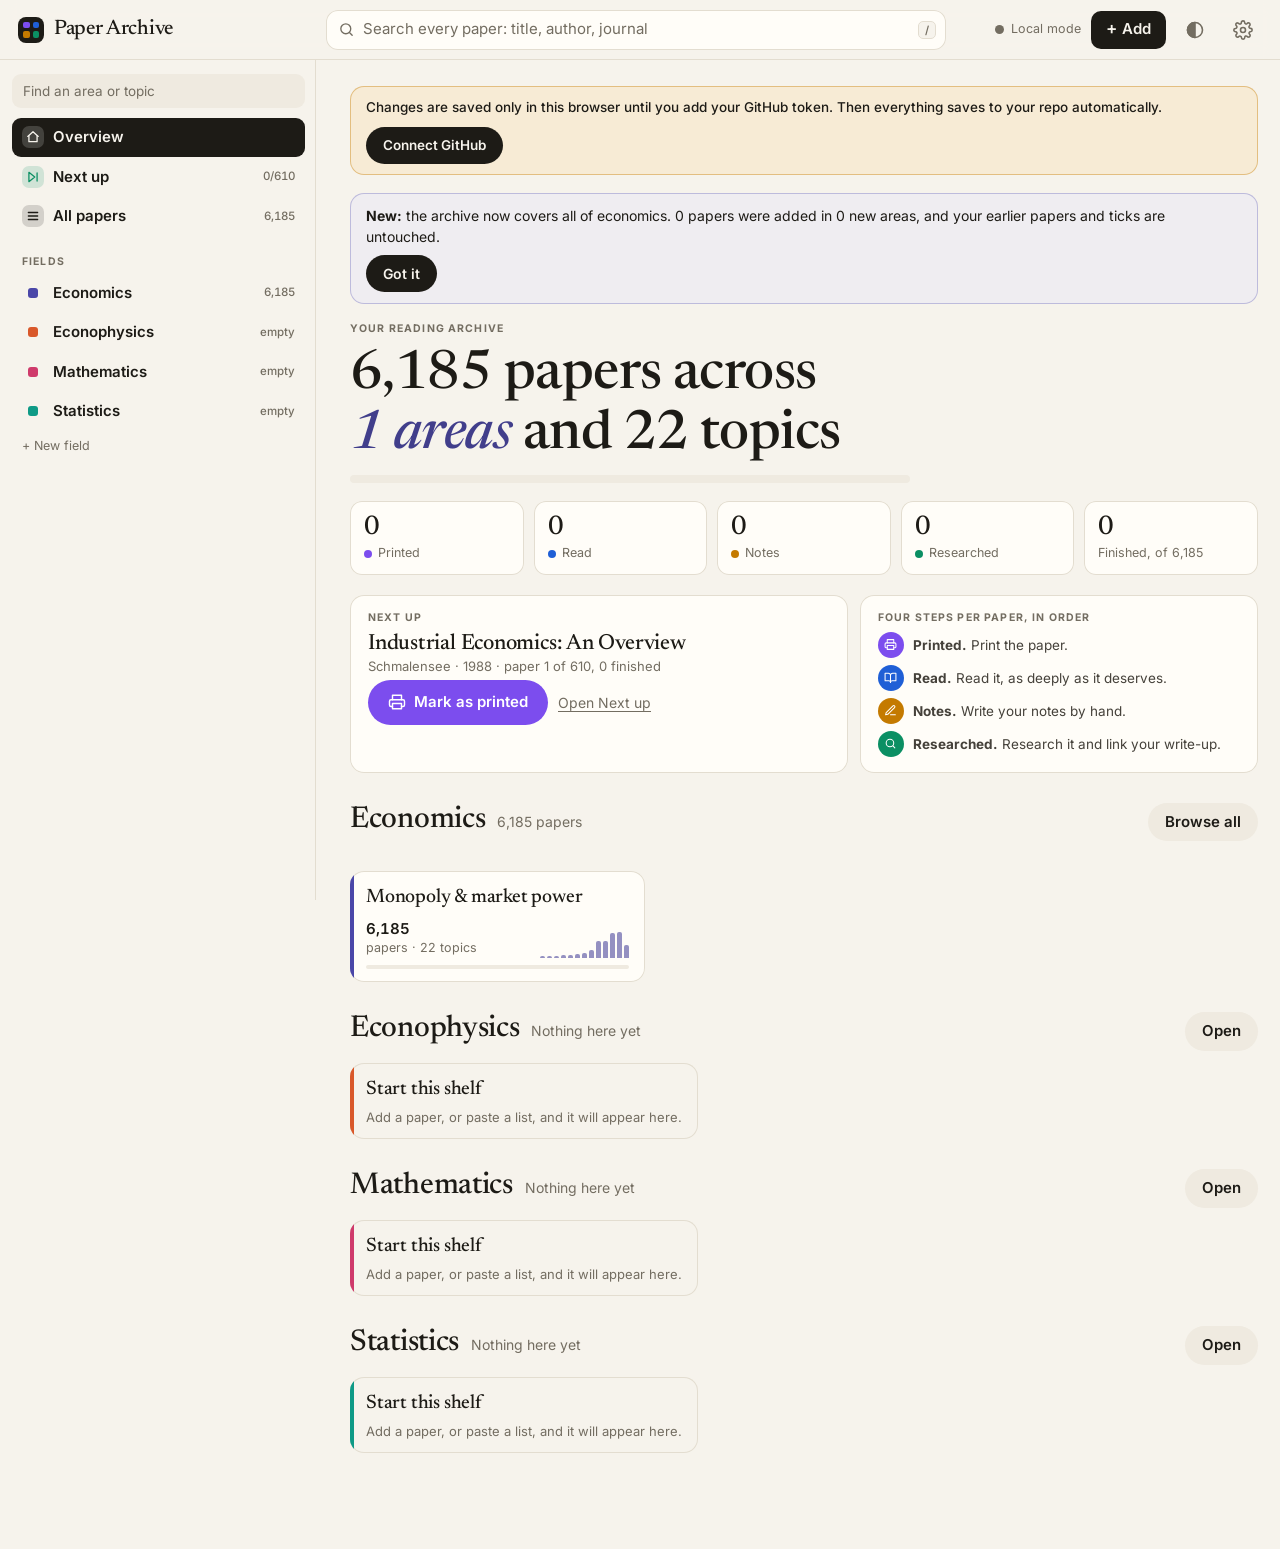
==== index.html @ fc0b7aef "Redesign the site: overview page, area pages, search and new Next up paths - Overview page with ever" ====
<!doctype html>
<html lang="en">
<head>
<meta charset="utf-8">
<meta name="viewport" content="width=device-width, initial-scale=1, viewport-fit=cover">
<title>Paper Archive</title>
<meta name="description" content="A personal archive of economics papers: printed, read, noted, researched.">
<meta name="theme-color" content="#f6f3ec" media="(prefers-color-scheme: light)">
<meta name="theme-color" content="#16150f" media="(prefers-color-scheme: dark)">
<link rel="icon" href="data:image/svg+xml,%3Csvg xmlns='http://www.w3.org/2000/svg' viewBox='0 0 32 32'%3E%3Crect width='32' height='32' rx='8' fill='%231d1b16'/%3E%3Crect x='7' y='7' width='8' height='8' rx='2' fill='%238b5cf6'/%3E%3Crect x='17' y='7' width='8' height='8' rx='2' fill='%232563eb'/%3E%3Crect x='7' y='17' width='8' height='8' rx='2' fill='%23f59e0b'/%3E%3Crect x='17' y='17' width='8' height='8' rx='2' fill='%2310b981'/%3E%3C/svg%3E">
<link rel="preconnect" href="https://fonts.googleapis.com">
<link rel="preconnect" href="https://fonts.gstatic.com" crossorigin>
<link rel="stylesheet" href="https://fonts.googleapis.com/css2?family=Inter:wght@400;500;600;700&family=Newsreader:ital,opsz,wght@0,6..72,400;0,6..72,500;0,6..72,600;1,6..72,400&display=swap">
<link rel="stylesheet" href="styles.css?v=2">
<script>/* apply the saved theme before first paint */try{var t=localStorage.getItem('pa-theme');if(t==='light'||t==='dark')document.documentElement.setAttribute('data-theme',t)}catch(e){}</script>
</head>
<body>
<a class="skip" href="#main">Skip to papers</a>
<header class="top">
  <button class="iconbtn navbtn" id="navToggle" type="button" aria-controls="sidebar" aria-expanded="false" aria-label="Show fields and topics">
    <svg viewBox="0 0 24 24" aria-hidden="true"><path d="M4 7h16M4 12h16M4 17h16"/></svg>
  </button>
  <a class="brand" href="#/" id="brand" aria-label="Paper Archive: overview"><span class="logo" aria-hidden="true"><i></i><i></i><i></i><i></i></span><span class="brandname">Paper Archive</span></a>
  <label class="searchwrap">
    <svg viewBox="0 0 24 24" aria-hidden="true"><circle cx="11" cy="11" r="7"/><path d="m20 20-3.5-3.5"/></svg>
    <input type="search" id="search" placeholder="Search every paper: title, author, journal" aria-label="Search all papers" autocomplete="off" spellcheck="false">
    <kbd aria-hidden="true">/</kbd>
  </label>
  <span class="sync" id="sync" role="status"><span id="syncDot" class="dot" aria-hidden="true"></span><span id="syncText" class="synctext">Loading</span></span>
  <button class="add" id="addBtn" type="button" aria-label="Add papers"><span aria-hidden="true">+</span><span class="addlbl"> Add</span></button>
  <button class="iconbtn" id="themeBtn" type="button" aria-label="Theme: auto" title="Theme: auto"></button>
  <button class="iconbtn" id="settingsBtn" type="button" aria-label="Settings" title="Settings">
    <svg viewBox="0 0 24 24" aria-hidden="true"><circle cx="12" cy="12" r="3"/><path d="M19.4 15a1.7 1.7 0 0 0 .3 1.8l.1.1a2 2 0 1 1-2.8 2.8l-.1-.1a1.7 1.7 0 0 0-1.8-.3 1.7 1.7 0 0 0-1 1.5V21a2 2 0 1 1-4 0v-.1a1.7 1.7 0 0 0-1.1-1.5 1.7 1.7 0 0 0-1.8.3l-.1.1a2 2 0 1 1-2.8-2.8l.1-.1a1.7 1.7 0 0 0 .3-1.8 1.7 1.7 0 0 0-1.5-1H3a2 2 0 1 1 0-4h.1a1.7 1.7 0 0 0 1.5-1.1 1.7 1.7 0 0 0-.3-1.8l-.1-.1a2 2 0 1 1 2.8-2.8l.1.1a1.7 1.7 0 0 0 1.8.3H9a1.7 1.7 0 0 0 1-1.5V3a2 2 0 1 1 4 0v.1a1.7 1.7 0 0 0 1 1.5 1.7 1.7 0 0 0 1.8-.3l.1-.1a2 2 0 1 1 2.8 2.8l-.1.1a1.7 1.7 0 0 0-.3 1.8V9a1.7 1.7 0 0 0 1.5 1H21a2 2 0 1 1 0 4h-.1a1.7 1.7 0 0 0-1.5 1z"/></svg>
  </button>
</header>

<div class="layout">
  <nav id="sidebar" class="sidebar" aria-label="Fields and topics">
    <div class="navfind"><input type="search" id="navFind" placeholder="Find an area or topic" aria-label="Find an area or topic" autocomplete="off"></div>
    <div id="navTree"></div>
  </nav>
  <div class="scrim" id="scrim" hidden></div>
  <main class="main" id="main" tabindex="-1">
    <div class="savebanner" id="saveBanner" hidden>
      <span id="saveBannerText">Your changes are only saved in this browser.</span>
      <button type="button" class="pill dark" id="saveBannerBtn">Connect GitHub</button>
    </div>
    <div id="view"><p class="loading">Opening the archive…</p></div>
  </main>
</div>

<!-- Edit / add paper -->
<dialog id="paperDlg" aria-labelledby="paperDlgTitle">
  <form method="dialog" id="paperForm">
    <h2 id="paperDlgTitle">Edit paper</h2>
    <div class="tabs" id="addTabs" role="tablist">
      <button type="button" role="tab" data-tab="one" aria-selected="true">One paper</button>
      <button type="button" role="tab" data-tab="bulk" aria-selected="false">Paste a list</button>
    </div>
    <div class="fields" data-pane="one">
      <label>Title<input id="pTitle" required></label>
      <label>Link to the paper<input id="pLink" type="url" placeholder="https://…"></label>
    </div>
    <div data-pane="bulk" hidden>
      <label>One paper per line: <code>Title | Authors | Year | Link</code>
        <textarea id="pBulk" rows="7" placeholder="Power Laws in Economics and Finance | Gabaix, X. | 2009 | https://doi.org/10.1146/annurev.economics.050708.142940"></textarea>
      </label>
    </div>
    <div class="row3">
      <label>Field<input id="pField" list="fieldList" required></label>
      <label>Area <span class="hint">optional</span><input id="pArea" list="areaList"></label>
      <label>Topic<input id="pTopic" list="topicList" required></label>
    </div>
    <div class="fields" data-pane="edit">
      <label>Notes<textarea id="pNotes" rows="3"></textarea></label>
      <label>Research link <span class="hint">your repo or write-up</span><input id="pResearch" type="url" placeholder="https://github.com/…"></label>
    </div>
    <details class="more-details" data-pane="one">
      <summary>More details</summary>
      <div class="fields">
        <div class="row2">
          <label>Authors<input id="pAuthors" placeholder="Surname, A."></label>
          <label>Year<input id="pYear" inputmode="numeric" maxlength="4"></label>
        </div>
        <label>Journal or source<input id="pVenue"></label>
        <label>Subtopic<input id="pSub" list="subList"></label>
        <p class="hint" id="pAbout"></p>
      </div>
    </details>
    <p class="formerr" id="paperErr" hidden></p>
    <div class="dlgfoot">
      <button class="linkbtn danger" type="button" id="pDelete">Remove</button>
      <span class="grow"></span>
      <button class="pill" value="cancel" formnovalidate>Cancel</button>
      <button class="pill primary" id="pSave" value="save">Save</button>
    </div>
  </form>
</dialog>

<!-- New field / area / topic -->
<dialog id="groupDlg" aria-labelledby="groupDlgTitle">
  <form method="dialog" id="groupForm">
    <h2 id="groupDlgTitle">New field</h2>
    <label id="gFieldWrap">Field name<input id="gField" list="fieldList" required></label>
    <label id="gAreaWrap">Area name<input id="gArea" list="areaList"></label>
    <label id="gTopicWrap">Topic name<input id="gTopic"></label>
    <div class="dlgfoot"><span class="grow"></span><button class="pill" value="cancel" formnovalidate>Cancel</button><button class="pill primary" value="ok">Create</button></div>
  </form>
</dialog>

<!-- Settings -->
<dialog id="setDlg" aria-labelledby="setDlgTitle">
  <form method="dialog" id="setForm">
    <h2 id="setDlgTitle">Settings</h2>
    <p class="hint" id="setStatus"></p>
    <label>GitHub token <span class="hint">needed once per device to save changes</span>
      <input id="sToken" type="password" autocomplete="off" placeholder="github_pat_…">
    </label>
    <p class="hint"><a href="https://github.com/settings/personal-access-tokens/new" target="_blank" rel="noopener">Create a token</a>: only this repo, Contents set to read and write. It stays in this browser.</p>
    <details class="more-details">
      <summary>Repository</summary>
      <div class="fields">
        <div class="row3">
          <label>User<input id="sOwner" autocomplete="off"></label>
          <label>Repo<input id="sRepo" autocomplete="off"></label>
          <label>Branch<input id="sBranch" autocomplete="off" placeholder="main"></label>
        </div>
        <div class="dlgfoot">
          <button class="linkbtn" type="button" id="sExport">Download a backup</button>
          <button class="linkbtn danger" type="button" id="sForget">Remove token from this device</button>
        </div>
      </div>
    </details>
    <p class="formerr" id="setMsg" hidden></p>
    <div class="dlgfoot">
      <button class="pill" type="button" id="sTest">Test</button>
      <span class="grow"></span>
      <button class="pill" value="cancel" formnovalidate>Close</button>
      <button class="pill primary" value="save">Save</button>
    </div>
  </form>
</dialog>

<!-- Learn: no guide yet -->
<dialog id="learnDlg" aria-labelledby="learnDlgTitle">
  <form method="dialog">
    <h2 id="learnDlgTitle">No guide yet</h2>
    <p class="hint">There's no interactive guide for <b id="learnPaper"></b> yet. Copy this prompt into an AI assistant to make one like Dupuit's Bridge. Once it's saved in the repo, this paper's Learn button opens it.</p>
    <textarea id="learnPrompt" rows="11" readonly aria-label="Prompt for making a guide"></textarea>
    <p class="formerr" id="learnMsg" hidden></p>
    <div class="dlgfoot"><span class="grow"></span><button class="pill" value="close">Close</button><button class="pill primary" type="button" id="learnCopy">Copy prompt</button></div>
  </form>
</dialog>

<!-- Summary of a paper -->
<dialog id="sumDlg" aria-labelledby="sumTitle">
  <form method="dialog">
    <div><h2 id="sumTitle"></h2><p class="hint" id="sumMeta"></p></div>
    <div class="sumread" id="sumRead"></div>
    <p class="sumtext" id="sumText"></p>
    <ul class="sumterms" id="sumTerms"></ul>
    <div class="sumwrite"><div class="sumlbl">Write down</div><ol id="sumWrite"></ol></div>
    <p class="hint" id="sumFoot"></p>
    <p class="formerr" id="sumMsg" hidden></p>
    <div class="dlgfoot"><span class="grow"></span><button class="pill" value="close">Close</button><button class="pill primary" type="button" id="sumCopy">Copy the 4 lines</button></div>
  </form>
</dialog>

<datalist id="fieldList"></datalist>
<datalist id="areaList"></datalist>
<datalist id="topicList"></datalist>
<datalist id="subList"></datalist>
<div id="toast" class="toast" role="status" hidden></div>
<script src="app.js?v=2"></script>
</body>
</html>
---- styles.css ----
/* Paper Archive: a reading room.
   Warm paper background, serif titles, one accent colour per part of the discipline (--fc),
   and four fixed colours for the four steps: printed, read, notes, researched. */
:root {
  --bg: #f6f3ec; --surface: #fffdf8; --raised: #ffffff;
  --ink: #1d1b16; --ink2: #45413a; --muted: #736d61; --line: #e3ddd0; --soft: #efeae0; --softer: #f3efe6;
  --pr: #7c4dee; --rd: #1f5fd6; --nt: #c47a00; --rs: #0b8f63;
  --danger: #c62828; --star: #c98a00; --fc: #3b3a8f;
  --f-display: "Newsreader", "Iowan Old Style", "Palatino Linotype", Georgia, serif;
  --f-body: "Inter", system-ui, -apple-system, "Segoe UI", Roboto, sans-serif;
  --top-h: 60px; --side-w: 316px; --r: 14px;
  --shadow: 0 1px 0 rgba(60, 50, 20, .05), 0 6px 22px rgba(60, 50, 20, .06);
  color-scheme: light;
}
@media (prefers-color-scheme: dark) {
  :root:not([data-theme="light"]) {
    --bg: #16150f; --surface: #1e1c15; --raised: #25221a;
    --ink: #f3efe4; --ink2: #d5cfc0; --muted: #a39c8b; --line: #353124; --soft: #2a271d; --softer: #232018;
    --pr: #a989ff; --rd: #6ea3ff; --nt: #f0b33c; --rs: #3fcf98; --danger: #ff7b72; --star: #f0b33c; --fc: #a5a4ff;
    --shadow: 0 1px 0 rgba(0, 0, 0, .3), 0 8px 26px rgba(0, 0, 0, .35);
    color-scheme: dark;
  }
}
:root[data-theme="dark"] {
  --bg: #16150f; --surface: #1e1c15; --raised: #25221a;
  --ink: #f3efe4; --ink2: #d5cfc0; --muted: #a39c8b; --line: #353124; --soft: #2a271d; --softer: #232018;
  --pr: #a989ff; --rd: #6ea3ff; --nt: #f0b33c; --rs: #3fcf98; --danger: #ff7b72; --star: #f0b33c; --fc: #a5a4ff;
  --shadow: 0 1px 0 rgba(0, 0, 0, .3), 0 8px 26px rgba(0, 0, 0, .35);
  color-scheme: dark;
}
* { box-sizing: border-box; }
[hidden] { display: none !important; }
html { scroll-padding-top: calc(var(--top-h) + 12px); }
html, body { margin: 0; }
body { background: var(--bg); color: var(--ink); font: 15px/1.5 var(--f-body); -webkit-font-smoothing: antialiased; }
a { color: inherit; }
button, input, select, textarea { font: inherit; color: inherit; }
button { cursor: pointer; }
:focus-visible { outline: 2px solid var(--fc); outline-offset: 2px; border-radius: 6px; }
h1, h2, h3 { font-family: var(--f-display); font-weight: 500; margin: 0; line-height: 1.12; text-wrap: balance; letter-spacing: -.01em; }
code { font-size: .9em; background: var(--soft); padding: 1px 5px; border-radius: 4px; }
svg { width: 20px; height: 20px; fill: none; stroke: currentColor; stroke-width: 1.9; stroke-linecap: round; stroke-linejoin: round; flex: none; }
.num { font-variant-numeric: tabular-nums; }
.skip { position: absolute; left: -999px; top: 8px; z-index: 99; background: var(--ink); color: var(--bg); padding: 8px 14px; border-radius: 8px; }
.skip:focus { left: 8px; }
.loading { color: var(--muted); padding: 60px 4px; }

/* ---------- top bar ---------- */
.top {
  position: sticky; top: 0; z-index: 30; height: calc(var(--top-h) + env(safe-area-inset-top, 0px));
  display: flex; align-items: center; gap: 10px;
  padding: env(safe-area-inset-top, 0px) max(18px, env(safe-area-inset-right, 0px)) 0 max(18px, env(safe-area-inset-left, 0px));
  background: color-mix(in srgb, var(--bg) 88%, transparent); backdrop-filter: saturate(1.4) blur(10px);
  border-bottom: 1px solid var(--line);
}
.brand { display: flex; align-items: center; gap: 10px; text-decoration: none; white-space: nowrap; width: calc(var(--side-w) - 18px); flex: none; }
.brandname { font: 500 21px var(--f-display); letter-spacing: -.015em; }
.logo { width: 26px; height: 26px; display: grid; grid-template-columns: 1fr 1fr; gap: 3px; padding: 5px; border-radius: 8px; background: var(--ink); }
.logo i { border-radius: 2px; }
.logo i:nth-child(1) { background: var(--pr); } .logo i:nth-child(2) { background: var(--rd); }
.logo i:nth-child(3) { background: var(--nt); } .logo i:nth-child(4) { background: var(--rs); }
.searchwrap {
  flex: 1; min-width: 0; max-width: 620px; display: flex; align-items: center; gap: 8px;
  height: 40px; padding: 0 10px 0 12px; border-radius: 12px; background: var(--surface);
  box-shadow: inset 0 0 0 1px var(--line); color: var(--muted);
}
.searchwrap:focus-within { box-shadow: inset 0 0 0 2px var(--fc); color: var(--ink); }
.searchwrap svg { width: 17px; height: 17px; }
#search { flex: 1; min-width: 0; border: 0; background: none; outline: 0; padding: 0; color: var(--ink); }
#search::placeholder { color: var(--muted); }
#search::-webkit-search-cancel-button { cursor: pointer; }
kbd { font: 600 11px var(--f-body); color: var(--muted); border: 1px solid var(--line); border-radius: 5px; padding: 1px 6px; background: var(--bg); }
.searchwrap:focus-within kbd { display: none; }
.sync { display: flex; align-items: center; gap: 7px; margin-left: auto; font-size: 12.5px; color: var(--muted); white-space: nowrap; min-width: 0; }
.synctext { overflow: hidden; text-overflow: ellipsis; max-width: 250px; }
.dot { width: 9px; height: 9px; border-radius: 50%; background: var(--muted); flex: none; }
.dot.ok { background: var(--rs); } .dot.busy { background: var(--nt); animation: pulse 1s infinite alternate; }
.dot.local { background: var(--muted); } .dot.warn { background: var(--danger); }
@keyframes pulse { to { opacity: .35; } }
.add { border: 0; border-radius: 10px; height: 38px; padding: 0 15px; font-weight: 600; background: var(--ink); color: var(--bg); white-space: nowrap; }
.add:hover { opacity: .88; }
.add span:first-child { font-size: 17px; line-height: 0; margin-right: 1px; }
.iconbtn { border: 0; background: none; width: 38px; height: 38px; border-radius: 10px; color: var(--muted); display: grid; place-items: center; flex: none; }
.iconbtn:hover { background: var(--soft); color: var(--ink); }
.navbtn { display: none; }

/* ---------- layout ---------- */
.layout { display: grid; grid-template-columns: var(--side-w) minmax(0, 1fr); }
.sidebar {
  position: sticky; top: calc(var(--top-h) + env(safe-area-inset-top, 0px)); align-self: start;
  height: calc(100vh - var(--top-h) - env(safe-area-inset-top, 0px)); overflow-y: auto; overscroll-behavior: contain;
  padding: 14px 10px 48px max(12px, env(safe-area-inset-left, 0px)); border-right: 1px solid var(--line);
  scrollbar-width: thin;
}
.navfind input { width: 100%; height: 34px; border: 0; border-radius: 9px; background: var(--soft); padding: 0 11px; font-size: 13.5px; }
.navfind input::placeholder { color: var(--muted); }
#navTree { display: grid; gap: 1px; margin-top: 10px; }
.nav, .anav, .tnav {
  display: grid; grid-template-columns: auto minmax(0, 1fr) auto; gap: 9px; align-items: center;
  width: 100%; text-align: left; border: 0; background: none; border-radius: 9px;
}
.nav { padding: 8px 10px; font-weight: 600; }
.nav:hover, .anav:hover, .tnav:hover { background: var(--soft); }
.nav .ic { width: 22px; height: 22px; border-radius: 7px; background: color-mix(in srgb, var(--c) 16%, transparent); color: var(--c); display: grid; place-items: center; }
.nav .ic svg { width: 14px; height: 14px; stroke-width: 2.2; }
.nav .sw { width: 10px; height: 10px; border-radius: 3px; background: var(--c); margin: 0 6px; }
.ct { font-size: 11.5px; color: var(--muted); font-variant-numeric: tabular-nums; font-weight: 500; }
.nav[aria-current="true"] { background: var(--ink); color: var(--bg); }
.nav[aria-current="true"] .ct { color: color-mix(in srgb, var(--bg) 75%, transparent); }
.nav[aria-current="true"] .ic { background: color-mix(in srgb, var(--bg) 18%, transparent); color: var(--bg); }
.nav[aria-current="true"] .sw { background: var(--bg); }
.navlabel { font: 700 10.5px var(--f-body); letter-spacing: .11em; text-transform: uppercase; color: var(--muted); padding: 18px 10px 5px; }
.gl { font: 600 11.5px var(--f-body); color: var(--muted); padding: 12px 10px 3px 12px; display: flex; align-items: center; gap: 7px; }
.gl::before { content: ""; width: 7px; height: 7px; border-radius: 50%; background: var(--c); }
.fieldtree { display: grid; gap: 1px; padding-bottom: 6px; }
.anav { padding: 6px 10px 6px 12px; font-size: 13.5px; font-weight: 500; grid-template-columns: minmax(0, 1fr) auto; }
.anav .nm, .tnav .nm, .nav .nm { overflow: hidden; text-overflow: ellipsis; white-space: nowrap; }
.anav[aria-expanded="true"] { font-weight: 650; }
.anav[aria-current="true"], .tnav[aria-current="true"] { background: color-mix(in srgb, var(--c) 13%, transparent); color: color-mix(in srgb, var(--c) 78%, var(--ink)); font-weight: 650; }
.topics { display: grid; gap: 1px; margin: 1px 0 6px 12px; padding-left: 8px; border-left: 2px solid color-mix(in srgb, var(--c) 45%, transparent); }
.tnav { padding: 5px 9px; font-size: 13px; color: var(--ink2); grid-template-columns: minmax(0, 1fr) auto; }
.tnav .nm { white-space: normal; line-height: 1.3; }
.navadd { border: 0; background: none; color: var(--muted); font-size: 12.5px; text-align: left; padding: 5px 10px; border-radius: 8px; }
.navadd:hover { color: var(--ink); background: var(--soft); }
.addrow { display: flex; flex-wrap: wrap; gap: 0 2px; padding-left: 4px; }
.navempty { color: var(--muted); font-size: 13px; padding: 10px; }

.main { padding: 26px max(22px, env(safe-area-inset-right, 0px)) 96px 34px; min-width: 0; max-width: 1120px; outline: 0; }

/* ---------- page head ---------- */
.head { display: grid; gap: 8px; padding-bottom: 18px; border-bottom: 1px solid var(--line); margin-bottom: 16px; }
.crumb { font-size: 13px; color: var(--muted); display: flex; flex-wrap: wrap; gap: 4px 7px; align-items: center; min-height: 20px; }
.crumb button { border: 0; background: none; padding: 0; color: color-mix(in srgb, var(--fc) 80%, var(--ink)); font-weight: 600; }
.crumb button:hover { text-decoration: underline; text-underline-offset: 3px; }
.crumb .tag { display: inline-flex; align-items: center; gap: 6px; font-weight: 600; color: color-mix(in srgb, var(--fc) 80%, var(--ink)); }
.crumb .tag::before { content: ""; width: 8px; height: 8px; border-radius: 50%; background: var(--fc); }
.head h1 { font-size: clamp(30px, 4.2vw, 46px); }
.blurb { color: var(--ink2); font-size: 16px; max-width: 68ch; margin: 0; }
.statline { display: flex; flex-wrap: wrap; gap: 6px 18px; align-items: center; font-size: 13.5px; color: var(--muted); margin-top: 6px; }
.statline b { color: var(--ink); font-weight: 650; font-variant-numeric: tabular-nums; }
.statline .k { display: inline-block; width: 8px; height: 8px; border-radius: 50%; margin-right: 6px; }
.seg { height: 8px; border-radius: 99px; background: var(--soft); overflow: hidden; display: flex; max-width: 560px; }
.seg i { display: block; height: 100%; }
.headtools { display: flex; flex-wrap: wrap; gap: 8px; margin-top: 6px; }
.dllink { display: inline-flex; padding: 6px 12px; border-radius: 99px; background: var(--soft); font-weight: 600; font-size: 13.5px; text-decoration: none; }
.dllink:hover { background: color-mix(in srgb, var(--fc) 16%, var(--soft)); }

/* ---------- filter bar ---------- */
.chips { display: flex; flex-wrap: wrap; gap: 7px; align-items: center; margin: 4px 0 10px; }
.chip {
  border: 0; border-radius: 99px; padding: 6px 13px; font-weight: 500; font-size: 13.5px;
  background: var(--surface); color: var(--ink2); box-shadow: inset 0 0 0 1px var(--line);
}
.chip:hover { box-shadow: inset 0 0 0 1px var(--muted); }
.chip[aria-pressed="true"] { background: var(--ink); color: var(--bg); box-shadow: none; }
.chip.star[aria-pressed="true"] { background: var(--star); color: #241800; }
.chipsep { width: 1px; height: 20px; background: var(--line); margin: 0 3px; }
.sortwrap { margin-left: auto; display: flex; align-items: center; gap: 6px; font-size: 13px; color: var(--muted); }
select { border: 0; background: var(--surface); box-shadow: inset 0 0 0 1px var(--line); border-radius: 9px; padding: 6px 8px; font-size: 13.5px; max-width: 100%; }
.legend { display: flex; flex-wrap: wrap; gap: 4px 14px; font-size: 12px; color: var(--muted); padding: 2px 2px 10px; align-items: center; }
.legend span { display: inline-flex; align-items: center; gap: 5px; }
.legend i { width: 8px; height: 8px; border-radius: 50%; }
.legend .s { color: var(--star); letter-spacing: 1px; }
.legend .gap { flex: 1; }

/* ---------- paper rows ---------- */
.list { display: grid; gap: 0; background: var(--surface); border-radius: var(--r); box-shadow: inset 0 0 0 1px var(--line); overflow: clip; }
.list:empty { display: none; }
.group {
  font: 600 12px var(--f-body); letter-spacing: .04em; color: var(--ink2); padding: 10px 18px 8px; background: var(--softer);
  border-top: 1px solid var(--line); border-bottom: 1px solid var(--line); display: flex; gap: 8px; align-items: baseline;
  position: sticky; top: calc(var(--top-h) + env(safe-area-inset-top, 0px)); z-index: 2;
}
.group:first-child { border-top: 0; }
.group small { font-weight: 500; color: var(--muted); letter-spacing: 0; }
.group button { border: 0; background: none; padding: 0; font: inherit; color: inherit; text-align: left; }
.group button:hover { color: var(--fc); text-decoration: underline; text-underline-offset: 3px; }
.paper {
  display: grid; grid-template-columns: minmax(0, 1fr) auto auto; gap: 4px 12px; align-items: center;
  padding: 12px 8px 12px 18px; border-bottom: 1px solid var(--line); position: relative;
}
.paper:last-child { border-bottom: 0; }
.paper:hover { background: color-mix(in srgb, var(--soft) 45%, transparent); }
.paper.done::before { content: ""; position: absolute; left: 0; top: 0; bottom: 0; width: 3px; background: var(--rs); }
.pmain { min-width: 0; }
.ptitle { font: 500 17.5px/1.28 var(--f-display); text-decoration: none; overflow-wrap: anywhere; letter-spacing: -.005em; }
.ptitle:hover { color: color-mix(in srgb, var(--fc) 85%, var(--ink)); text-decoration: underline; text-decoration-thickness: 1px; text-underline-offset: 3px; }
.ptitle mark, .pmeta mark { background: color-mix(in srgb, var(--nt) 30%, transparent); color: inherit; border-radius: 3px; padding: 0 1px; }
.pmeta { font-size: 13px; color: var(--muted); margin-top: 3px; overflow-wrap: anywhere; display: flex; flex-wrap: wrap; gap: 2px 8px; align-items: center; }
.pmeta .au { color: var(--ink2); }
.pmeta .s { color: var(--star); letter-spacing: 1px; }
.pmeta .where { color: color-mix(in srgb, var(--fc) 75%, var(--ink)); font-weight: 500; border: 0; background: none; padding: 0; font-size: inherit; text-align: left; }
.pmeta .where:hover { text-decoration: underline; text-underline-offset: 3px; }
.pmeta .sep { opacity: .5; }
.pmeta + .pmeta { margin-top: 5px; gap: 4px 8px; }
.pmeta .cites { font-size: 12px; font-variant-numeric: tabular-nums; }
.pnote { font-size: 12.5px; line-height: 1.4; color: var(--muted); margin-top: 3px; max-width: 76ch; display: -webkit-box; -webkit-line-clamp: 2; -webkit-box-orient: vertical; overflow: hidden; }
.pnote.mine { color: var(--ink2); }
.plink.res { color: var(--pr); background: color-mix(in srgb, var(--pr) 12%, transparent); }
.plink.res:hover { background: var(--pr); color: #fff; }
.plink {
  display: inline-flex; align-items: center; padding: 1px 8px; border-radius: 99px; font-size: 12px; font-weight: 600;
  text-decoration: none; color: var(--rd); background: color-mix(in srgb, var(--rd) 11%, transparent); white-space: nowrap;
}
.plink:hover { background: var(--rd); color: #fff; }
.plink.pdf { color: var(--rs); background: color-mix(in srgb, var(--rs) 13%, transparent); }
.plink.pdf:hover { background: var(--rs); color: #fff; }
.plink.alt { color: var(--muted); background: var(--soft); font-weight: 500; }
.plink.alt:hover { background: var(--muted); color: var(--surface); }
.btns { display: flex; gap: 5px; align-items: center; }
.st {
  width: 36px; height: 36px; border-radius: 50%; border: 0; display: grid; place-items: center;
  background: var(--soft); color: var(--muted); transition: transform .12s, background .12s;
}
.st:hover { color: var(--c); background: color-mix(in srgb, var(--c) 15%, var(--soft)); }
.st:active { transform: scale(.9); }
.st[aria-pressed="true"] { background: var(--c); color: #fff; }
.st svg { width: 17px; height: 17px; }
.st.pr, .step.pr { --c: var(--pr); } .st.rd, .step.rd { --c: var(--rd); } .st.nt, .step.nt { --c: var(--nt); } .st.rs, .step.rs { --c: var(--rs); }
.st.locked { opacity: .38; cursor: not-allowed; }
.st.locked:hover { color: var(--muted); background: var(--soft); }
.learn {
  display: inline-flex; align-items: center; gap: 6px; height: 36px; padding: 0 12px 0 10px; margin-left: 3px;
  border-radius: 99px; border: 1px dashed var(--line); background: transparent; color: var(--muted);
  font-weight: 600; font-size: 13px; text-decoration: none; white-space: nowrap;
}
.learn svg { width: 16px; height: 16px; }
.learn:hover { color: var(--ink); border-color: var(--muted); }
.learn.has { border: 0; color: #fff; background: linear-gradient(135deg, var(--pr), var(--rd)); }
.learn.has:hover { filter: brightness(1.08); color: #fff; }
.learn.sum.has { background: linear-gradient(135deg, var(--nt), var(--rs)); }
.learn.bare { padding: 0; width: 36px; justify-content: center; }
.learn.bare span { display: none; }
#learnPrompt { font: 13px/1.5 ui-monospace, Menlo, Consolas, monospace; }
.more-btn { border: 0; background: none; width: 32px; height: 36px; border-radius: 9px; color: var(--muted); display: grid; place-items: center; }
.more-btn:hover { background: var(--soft); color: var(--ink); }
.more-btn svg { fill: currentColor; stroke: none; }
.empty { padding: 44px 8px; color: var(--muted); display: grid; gap: 14px; justify-items: start; }
.more { padding: 18px 0; display: flex; justify-content: center; }

/* ---------- cards: fields, areas, topics ---------- */
.sec { margin-top: 30px; }
.sechead { display: flex; flex-wrap: wrap; align-items: baseline; gap: 4px 12px; margin-bottom: 12px; }
.sechead h2 { font-size: 24px; display: flex; align-items: center; gap: 10px; }
.sechead h2::before { content: ""; width: 10px; height: 10px; border-radius: 50%; background: var(--c, var(--fc)); }
.sechead.plain h2::before { display: none; }
.sechead p { margin: 0; color: var(--muted); font-size: 14px; }
.sechead .grow { flex: 1; }
.cards { display: grid; grid-template-columns: repeat(auto-fill, minmax(258px, 1fr)); gap: 12px; }
.card {
  display: grid; gap: 7px; align-content: start; text-align: left; border: 0; border-radius: var(--r); padding: 15px 16px 13px;
  background: var(--surface); box-shadow: inset 0 0 0 1px var(--line); position: relative; overflow: hidden;
  transition: box-shadow .15s, transform .15s;
}
.card::before { content: ""; position: absolute; left: 0; top: 0; bottom: 0; width: 4px; background: var(--c); }
.card:hover { box-shadow: inset 0 0 0 1px color-mix(in srgb, var(--c) 55%, var(--line)), var(--shadow); transform: translateY(-1px); }
.card h3 { font-size: 19.5px; line-height: 1.18; }
.card p { margin: 0; font-size: 13px; line-height: 1.42; color: var(--muted); display: -webkit-box; -webkit-line-clamp: 3; -webkit-box-orient: vertical; overflow: hidden; }
.cardfoot { display: flex; align-items: end; justify-content: space-between; gap: 10px; margin-top: 3px; }
.cardnum { font-size: 12.5px; color: var(--muted); display: grid; gap: 1px; }
.cardnum b { font: 600 15px var(--f-body); color: var(--ink); font-variant-numeric: tabular-nums; }
.spark { display: flex; align-items: end; gap: 2px; height: 26px; }
.spark i { width: 5px; border-radius: 2px 2px 0 0; background: color-mix(in srgb, var(--c) 55%, var(--soft)); min-height: 2px; }
.cardbar { height: 4px; border-radius: 99px; background: var(--soft); overflow: hidden; }
.cardbar i { display: block; height: 100%; background: var(--rd); }
.card.empty-card { box-shadow: inset 0 0 0 1px var(--line); background: transparent; border-style: dashed; }
.tgrid { display: grid; grid-template-columns: repeat(auto-fill, minmax(300px, 1fr)); gap: 8px; }
.tcard {
  display: grid; grid-template-columns: minmax(0, 1fr) auto; gap: 2px 12px; align-items: center; text-align: left;
  border: 0; border-radius: 12px; padding: 11px 14px; background: var(--surface); box-shadow: inset 0 0 0 1px var(--line);
}
.tcard:hover { box-shadow: inset 0 0 0 1px color-mix(in srgb, var(--fc) 55%, var(--line)); }
.tcard b { font: 500 16.5px/1.25 var(--f-display); }
.tcard .tn { font-size: 12.5px; color: var(--muted); font-variant-numeric: tabular-nums; white-space: nowrap; text-align: right; }
.tcard .cardbar { grid-column: 1 / -1; margin-top: 6px; }

/* ---------- home ---------- */
.welcome { display: grid; gap: 10px; padding-bottom: 6px; }
.welcome h1 { font-size: clamp(34px, 5vw, 54px); }
.welcome h1 em { font-style: italic; color: color-mix(in srgb, var(--fc) 80%, var(--ink)); }
.statgrid { display: grid; grid-template-columns: repeat(auto-fit, minmax(128px, 1fr)); gap: 10px; margin-top: 8px; }
.stat { background: var(--surface); border-radius: 12px; padding: 12px 14px; box-shadow: inset 0 0 0 1px var(--line); display: grid; gap: 1px; }
.stat b { font: 500 27px/1.1 var(--f-display); font-variant-numeric: tabular-nums; }
.stat span { font-size: 12.5px; color: var(--muted); display: flex; align-items: center; gap: 6px; }
.stat .k { width: 8px; height: 8px; border-radius: 50%; }
.duo { display: grid; grid-template-columns: minmax(0, 1.25fr) minmax(0, 1fr); gap: 12px; margin-top: 14px; align-items: stretch; }
.panel { background: var(--surface); border-radius: var(--r); padding: 16px 18px; box-shadow: inset 0 0 0 1px var(--line); display: grid; gap: 8px; align-content: start; min-width: 0; }
.eyebrow { font: 700 10.5px var(--f-body); letter-spacing: .11em; text-transform: uppercase; color: var(--muted); }
.cont h3 { font-size: 22px; }
.cont h3 a { text-decoration: none; }
.cont h3 a:hover { text-decoration: underline; text-underline-offset: 3px; text-decoration-thickness: 1px; }
.cont .meta { font-size: 13px; color: var(--muted); }
.cont .row { display: flex; flex-wrap: wrap; gap: 10px; align-items: center; margin-top: 4px; }
.heat { display: grid; grid-auto-flow: column; grid-template-rows: repeat(7, 11px); gap: 3px; justify-content: start; overflow: hidden; }
.heat i { width: 11px; height: 11px; border-radius: 3px; background: var(--soft); }
.heat i[data-l="1"] { background: color-mix(in srgb, var(--rs) 30%, var(--soft)); }
.heat i[data-l="2"] { background: color-mix(in srgb, var(--rs) 55%, var(--soft)); }
.heat i[data-l="3"] { background: color-mix(in srgb, var(--rs) 80%, var(--soft)); }
.heat i[data-l="4"] { background: var(--rs); }
.heatnote { font-size: 13px; color: var(--muted); }
.heatnote b { color: var(--ink); }
.news { display: flex; flex-wrap: wrap; gap: 8px 16px; align-items: center; justify-content: space-between; padding: 12px 16px; border-radius: var(--r);
  background: color-mix(in srgb, var(--fc) 9%, var(--surface)); box-shadow: inset 0 0 0 1px color-mix(in srgb, var(--fc) 30%, transparent); font-size: 14px; margin-bottom: 18px; }
.howto { margin: 0; padding: 0; list-style: none; display: grid; gap: 7px; font-size: 13.5px; color: var(--ink2); }
.howto li { display: flex; gap: 9px; align-items: center; }
.howto .st { width: 26px; height: 26px; cursor: default; flex: none; }
.howto .st svg { width: 13px; height: 13px; }

/* ---------- save banner ---------- */
.savebanner {
  display: flex; flex-wrap: wrap; gap: 10px 16px; align-items: center; justify-content: space-between;
  margin-bottom: 18px; padding: 11px 16px; border-radius: var(--r);
  background: color-mix(in srgb, var(--nt) 14%, var(--surface)); font-size: 13.5px; font-weight: 500;
  box-shadow: inset 0 0 0 1px color-mix(in srgb, var(--nt) 40%, transparent);
}

/* ---------- Next up ---------- */
.pathbar { display: flex; flex-wrap: wrap; gap: 8px; align-items: center; margin: 0 0 16px; font-size: 13px; color: var(--muted); font-weight: 600; }
.pathbar select { font-weight: 500; color: var(--ink); }
.now { background: var(--surface); border-radius: 18px; padding: 22px 24px; display: grid; gap: 12px; box-shadow: inset 0 0 0 1px var(--line), var(--shadow); }
.now-top { display: flex; gap: 10px; align-items: center; flex-wrap: wrap; }
.nowtag { font-size: 12px; font-weight: 700; letter-spacing: .06em; text-transform: uppercase; color: color-mix(in srgb, var(--fc) 80%, var(--ink)); }
.now-top .s { color: var(--star); letter-spacing: 1px; }
.nowtitle { font: 500 clamp(24px, 3.2vw, 33px)/1.14 var(--f-display); letter-spacing: -.012em; text-decoration: none; text-wrap: balance; }
.nowtitle:hover { text-decoration: underline; text-underline-offset: 4px; text-decoration-thickness: 1px; }
.nowmeta { color: var(--muted); font-size: 14px; overflow-wrap: anywhere; }
.nowlinks { display: flex; flex-wrap: wrap; gap: 8px; align-items: center; }
.nowlinks .plink { padding: 5px 12px; font-size: 13px; }
.nowlinks .learn { margin-left: 0; }
.steps { list-style: none; margin: 6px 0 0; padding: 0; display: grid; grid-template-columns: repeat(4, minmax(0, 1fr)); gap: 8px; }
.step { display: flex; gap: 10px; align-items: center; padding: 10px 12px; border-radius: 12px; background: var(--soft); color: var(--muted); min-width: 0; }
.step .dotn { flex: none; width: 28px; height: 28px; border-radius: 50%; display: grid; place-items: center; font-weight: 700; font-size: 13px; background: var(--surface); }
.step .sl { display: grid; min-width: 0; }
.step b { font-size: 13.5px; color: inherit; }
.step small { font-size: 11.5px; min-height: 1.2em; }
.step.done { color: var(--ink); background: color-mix(in srgb, var(--c) 13%, var(--surface)); }
.step.done .dotn { background: var(--c); color: #fff; }
.step.now { color: var(--ink); box-shadow: inset 0 0 0 2px var(--c); background: var(--surface); }
.step.now .dotn { background: color-mix(in srgb, var(--c) 18%, var(--surface)); color: var(--c); }
.doit { display: grid; gap: 10px; padding-top: 4px; }
.doit p { margin: 0; font-size: 15px; }
.doit-btns { display: flex; flex-wrap: wrap; gap: 14px; align-items: center; }
.pill.go { display: inline-flex; align-items: center; gap: 8px; padding: 11px 20px; font-size: 15px; color: #fff; }
.pill.go svg { width: 18px; height: 18px; }
.pill.go.pr { background: var(--pr); } .pill.go.rd { background: var(--rd); } .pill.go.nt { background: var(--nt); } .pill.go.rs { background: var(--rs); }
.rsin { display: grid; gap: 5px; font-size: 13px; font-weight: 600; color: var(--muted); max-width: 520px; }
.rsin input { padding: 10px 12px; border: 0; border-radius: 10px; background: var(--soft); color: var(--ink); font-weight: 400; }
.phasetask { padding: 12px 14px; border-radius: 12px; background: color-mix(in srgb, var(--fc) 10%, var(--surface)); font-size: 14px; }
.nexth { font-size: 20px; margin: 28px 2px 10px; }
.uplist { list-style: none; margin: 0; padding: 0; display: grid; background: var(--surface); border-radius: var(--r); box-shadow: inset 0 0 0 1px var(--line); overflow: clip; }
.up { display: grid; grid-template-columns: 38px minmax(0, 1fr) auto; gap: 10px; align-items: center; padding: 10px 16px 10px 8px; border-bottom: 1px solid var(--line); }
.up:last-child { border-bottom: 0; }
.upn { font: 600 12.5px var(--f-body); color: var(--muted); text-align: center; font-variant-numeric: tabular-nums; }
.upt { display: grid; min-width: 0; }
.upt b { font: 500 16px/1.3 var(--f-display); overflow-wrap: anywhere; }
.upt small { color: var(--muted); font-size: 12.5px; }
.upd { display: flex; gap: 4px; }
.upd i { width: 8px; height: 8px; border-radius: 50%; background: var(--line); }
.upd i.on.pr { background: var(--pr); } .upd i.on.rd { background: var(--rd); } .upd i.on.nt { background: var(--nt); } .upd i.on.rs { background: var(--rs); }
.donep { opacity: .7; }
.donep .upn { color: var(--rs); }
.phasemark { font-size: 11.5px; font-weight: 700; letter-spacing: .07em; text-transform: uppercase; color: color-mix(in srgb, var(--fc) 80%, var(--ink)); padding: 10px 16px 8px; background: var(--softer); border-bottom: 1px solid var(--line); }

/* ---------- buttons, dialogs ---------- */
.pill { border: 0; border-radius: 99px; padding: 8px 17px; font-weight: 600; background: var(--soft); text-decoration: none; display: inline-flex; align-items: center; gap: 6px; }
.pill:hover { filter: brightness(.96); }
.pill.primary { background: var(--fc); color: #fff; }
:root[data-theme="dark"] .pill.primary { color: #14130d; }
@media (prefers-color-scheme: dark) { :root:not([data-theme="light"]) .pill.primary { color: #14130d; } }
.pill.dark { background: var(--ink); color: var(--bg); }
.linkbtn { border: 0; background: none; padding: 4px 0; color: var(--muted); text-decoration: underline; text-underline-offset: 3px; font-size: 14px; }
.linkbtn:hover { color: var(--ink); }
.danger { color: var(--danger); }
dialog {
  width: min(540px, calc(100vw - 28px)); max-height: calc(100vh - 28px); overflow-y: auto;
  border: 0; border-radius: 18px; padding: 0; background: var(--raised); color: var(--ink);
  box-shadow: 0 30px 80px rgba(30, 24, 8, .34);
}
dialog::backdrop { background: rgba(24, 20, 10, .5); backdrop-filter: blur(2px); }
dialog form { display: grid; gap: 14px; padding: 22px 22px 18px; }
dialog h2 { font-size: 26px; }
dialog label { display: grid; gap: 5px; font-size: 12.5px; font-weight: 600; color: var(--muted); }
dialog input, dialog textarea { padding: 10px 12px; border: 0; border-radius: 10px; background: var(--soft); width: 100%; font-weight: 400; color: var(--ink); font-size: 14.5px; }
dialog textarea { resize: vertical; }
.fields { display: grid; gap: 12px; }
.row2 { display: grid; grid-template-columns: repeat(2, minmax(0, 1fr)); gap: 12px; }
.row3 { display: grid; grid-template-columns: repeat(3, minmax(0, 1fr)); gap: 10px; }
.more-details summary { cursor: pointer; font-size: 14px; font-weight: 600; color: var(--muted); padding: 4px 0; }
.more-details[open] summary { margin-bottom: 10px; }
.hint { font-size: 12.5px; color: var(--muted); font-weight: 400; margin: 0; }
.hint a { color: color-mix(in srgb, var(--fc) 80%, var(--ink)); }
.formerr { color: var(--danger); font-size: 13.5px; margin: 0; }
.formerr.ok { color: var(--rs); }
.dlgfoot { display: flex; flex-wrap: wrap; gap: 8px 14px; align-items: center; }
.grow { flex: 1; }
.tabs { display: flex; gap: 6px; }
.tabs button { border: 0; background: var(--soft); padding: 7px 14px; border-radius: 99px; color: var(--muted); font-weight: 500; }
.tabs button[aria-selected="true"] { background: var(--ink); color: var(--bg); }
.toast { position: fixed; left: 50%; transform: translateX(-50%); bottom: calc(24px + env(safe-area-inset-bottom, 0px)); background: var(--ink); color: var(--bg); padding: 10px 18px; border-radius: 99px; font-size: 14px; font-weight: 500; z-index: 60; box-shadow: var(--shadow); max-width: calc(100vw - 32px); }
.scrim { display: none; }
#sumDlg { max-width: 680px; width: min(680px, calc(100vw - 28px)); }
#sumDlg h2 { font-size: 23px; line-height: 1.2; }
#sumDlg .hint { margin: 4px 0 0; }
.sumread { background: var(--soft); border-radius: 12px; padding: 10px 12px; font-size: 14px; }
.sumtext { margin: 0; font: 400 17px/1.55 var(--f-display); }
.sumterms { margin: 0; padding-left: 18px; font-size: 14px; color: var(--muted); }
.sumwrite { border: 1.5px solid var(--ink); border-radius: 12px; padding: 10px 14px; }
.sumwrite ol { margin: 4px 0 0; padding-left: 18px; display: grid; gap: 4px; font-weight: 500; }
.sumlbl { font-size: 11px; font-weight: 700; letter-spacing: .06em; text-transform: uppercase; color: var(--muted); }

/* ---------- narrow screens ---------- */
@media (max-width: 1100px) { .synctext { display: none; } .brand { width: auto; } }
@media (max-width: 920px) {
  .navbtn { display: grid; }
  .layout { grid-template-columns: minmax(0, 1fr); }
  .sidebar {
    position: fixed; z-index: 50; top: 0; left: 0; bottom: 0; height: auto; width: min(330px, 88vw);
    padding-top: calc(16px + env(safe-area-inset-top, 0px)); border-right: 0;
    background: var(--bg); transform: translateX(-102%); transition: transform .2s; visibility: hidden;
  }
  .sidebar.open { transform: none; visibility: visible; box-shadow: 8px 0 30px rgba(0, 0, 0, .2); }
  .scrim { display: block; position: fixed; inset: 0; z-index: 45; background: rgba(24, 20, 10, .45); }
  .scrim[hidden] { display: none; }
  .main { padding: 20px max(16px, env(safe-area-inset-right, 0px)) 90px max(16px, env(safe-area-inset-left, 0px)); }
  .duo { grid-template-columns: minmax(0, 1fr); }
}
@media (max-width: 640px) {
  .top { gap: 6px; padding-left: max(8px, env(safe-area-inset-left, 0px)); padding-right: max(10px, env(safe-area-inset-right, 0px)); }
  .brandname, kbd, .addlbl { display: none; }
  .add { padding: 0 13px; }
  #search::placeholder { color: transparent; }
  .paper { grid-template-columns: minmax(0, 1fr) auto; padding: 12px 6px 12px 14px; row-gap: 9px; }
  .pmain { grid-column: 1; grid-row: 1; }
  .more-btn { grid-column: 2; grid-row: 1; align-self: start; }
  .btns { grid-column: 1 / -1; grid-row: 2; }
  .st { width: 42px; height: 42px; }
  .learn { height: 42px; margin-left: auto; }
  .learn.bare { width: 42px; margin-left: auto; }
  .sortwrap { margin-left: 0; }
  .row3 { grid-template-columns: minmax(0, 1fr); }
  .steps { grid-template-columns: repeat(2, minmax(0, 1fr)); }
  .now { padding: 18px 16px; }
  .cards { grid-template-columns: minmax(0, 1fr); }
  .tgrid { grid-template-columns: minmax(0, 1fr); }
  .group { padding-left: 14px; }
  .legend .gap { flex-basis: 100%; height: 0; }
}
@media (prefers-reduced-motion: reduce) { * { transition: none !important; animation: none !important; } }
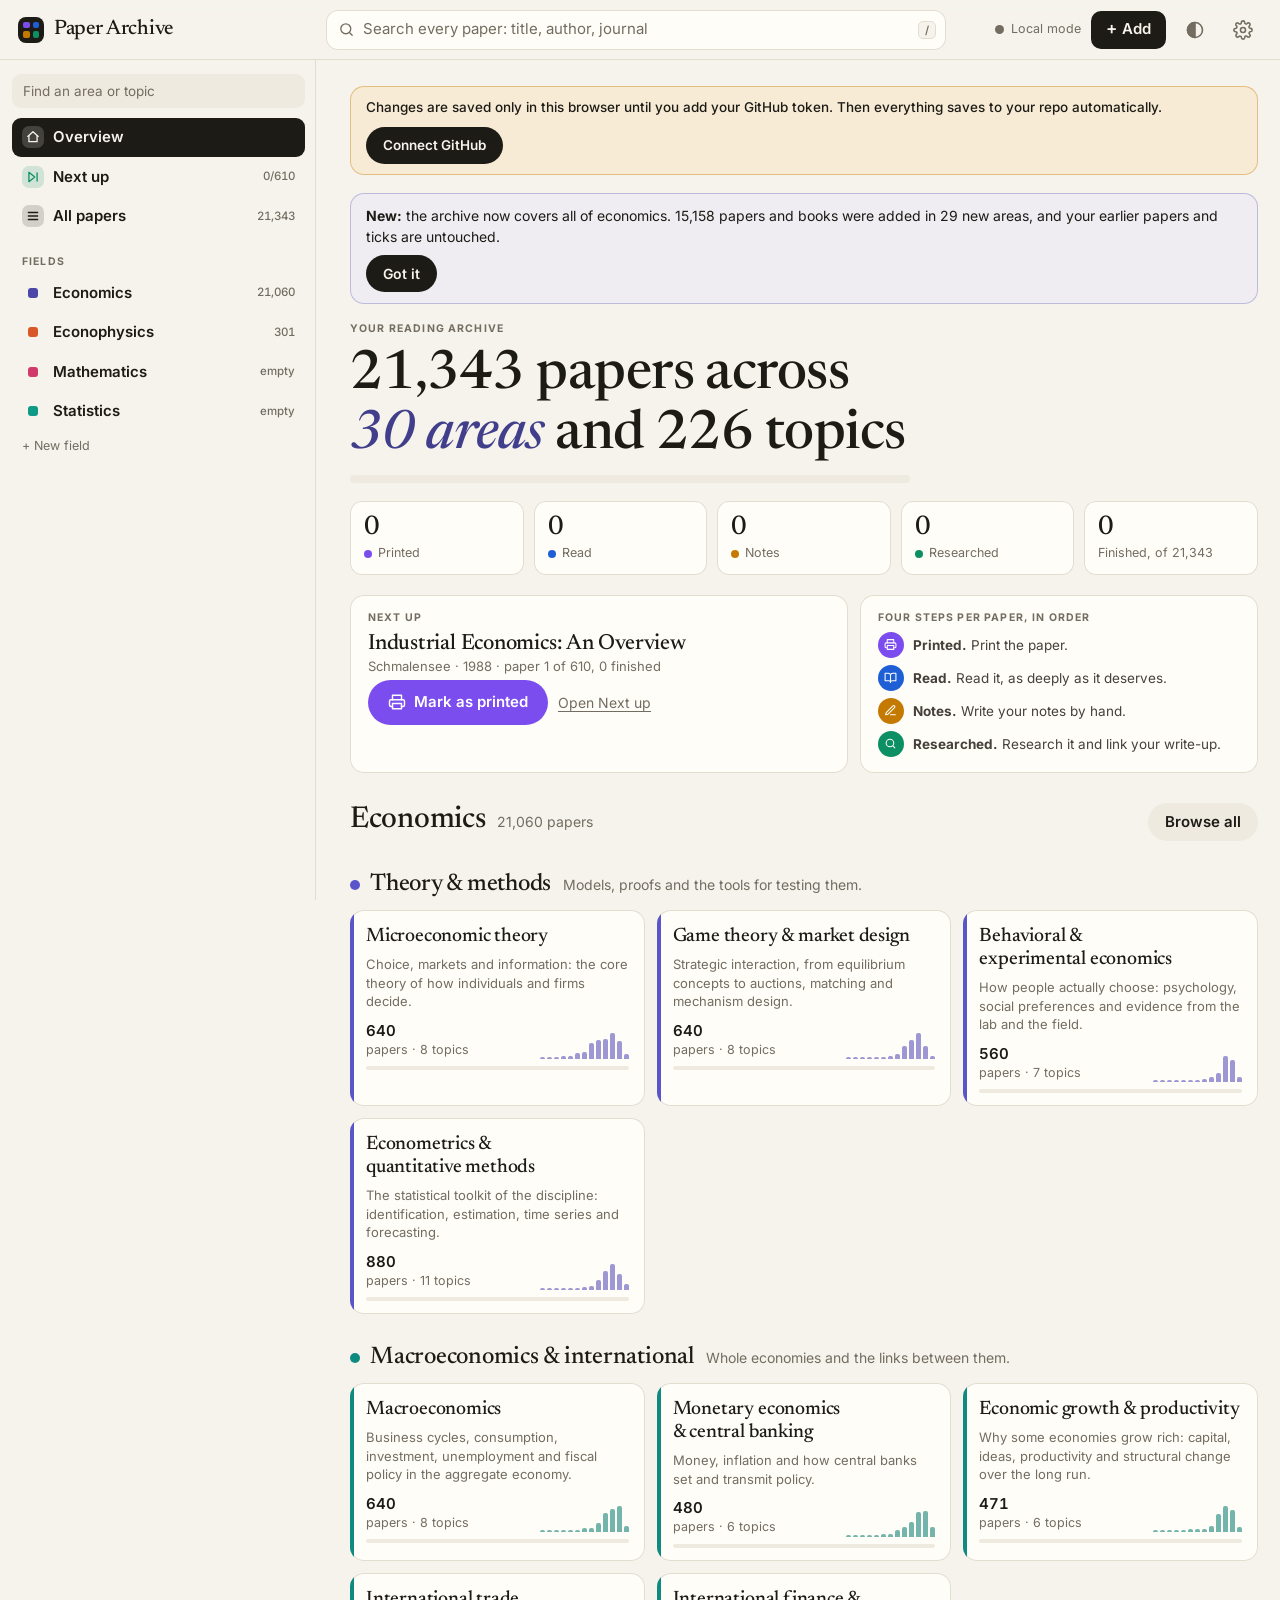
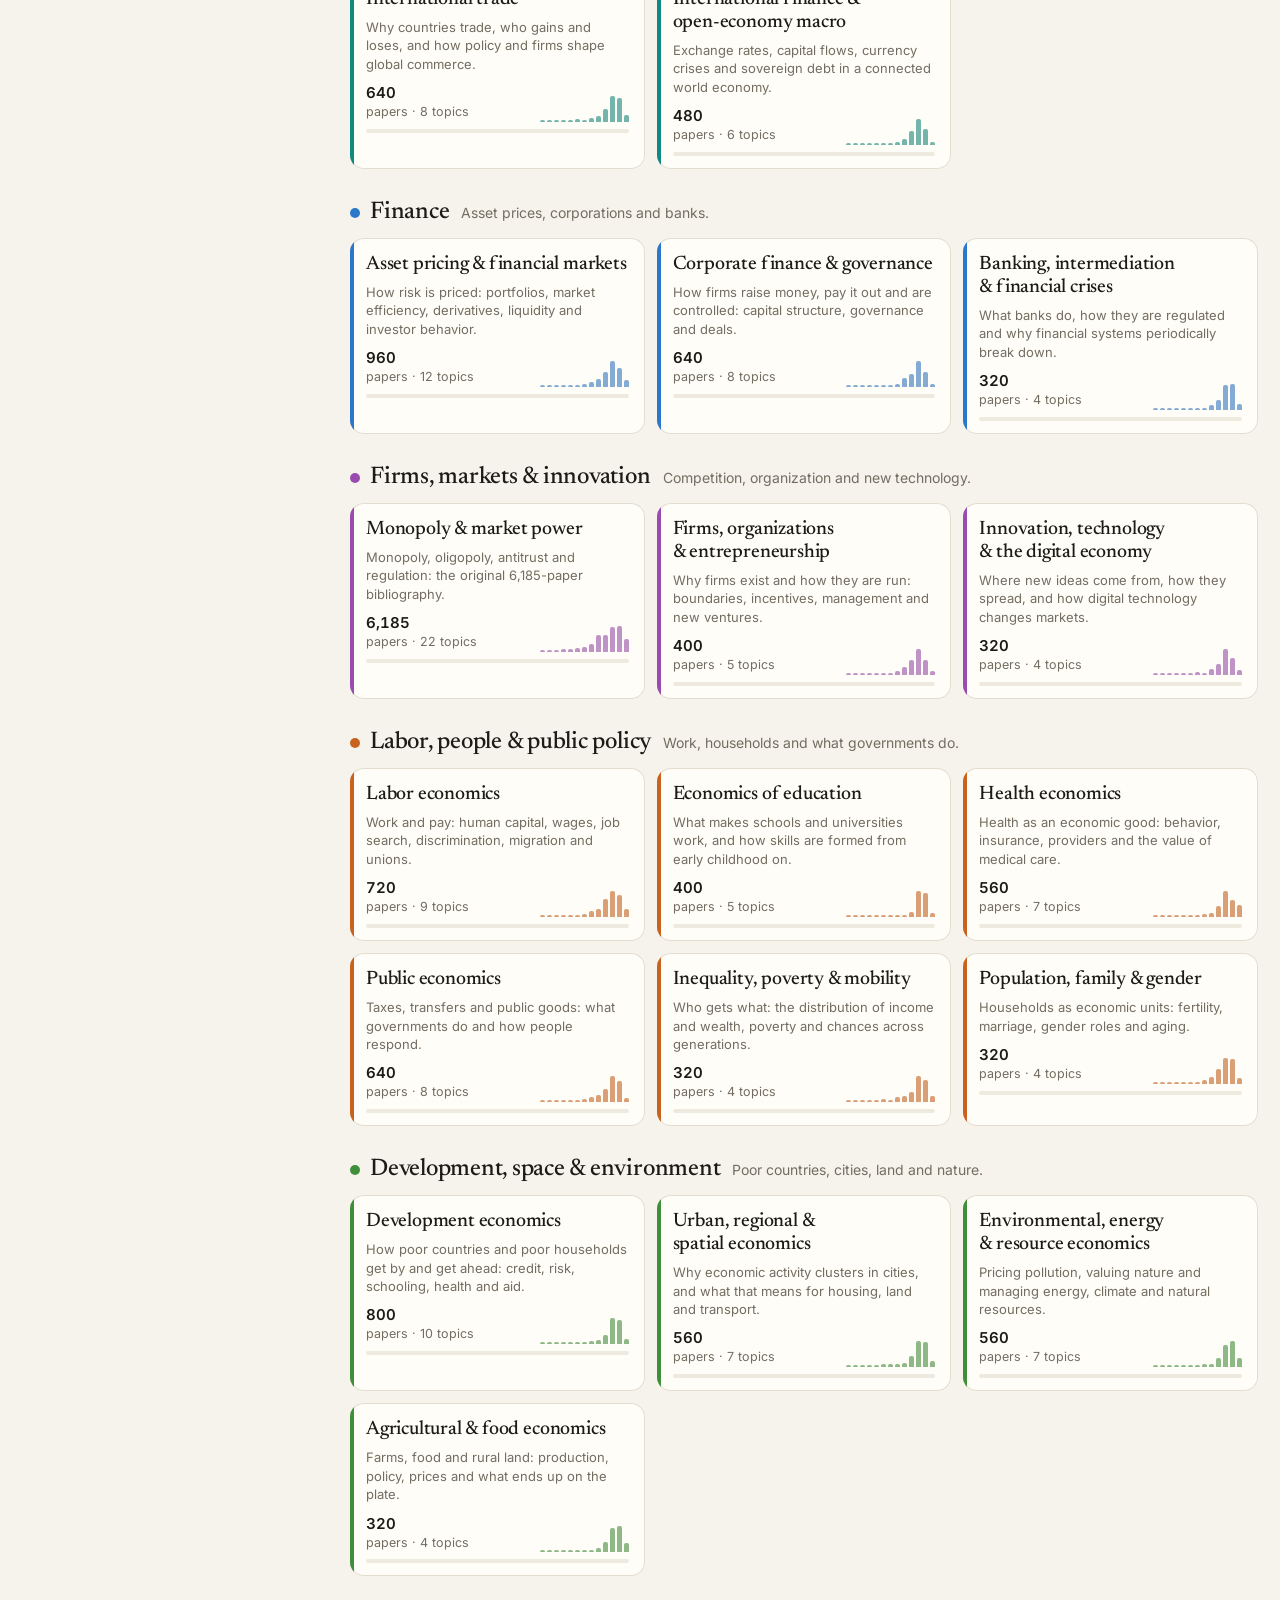
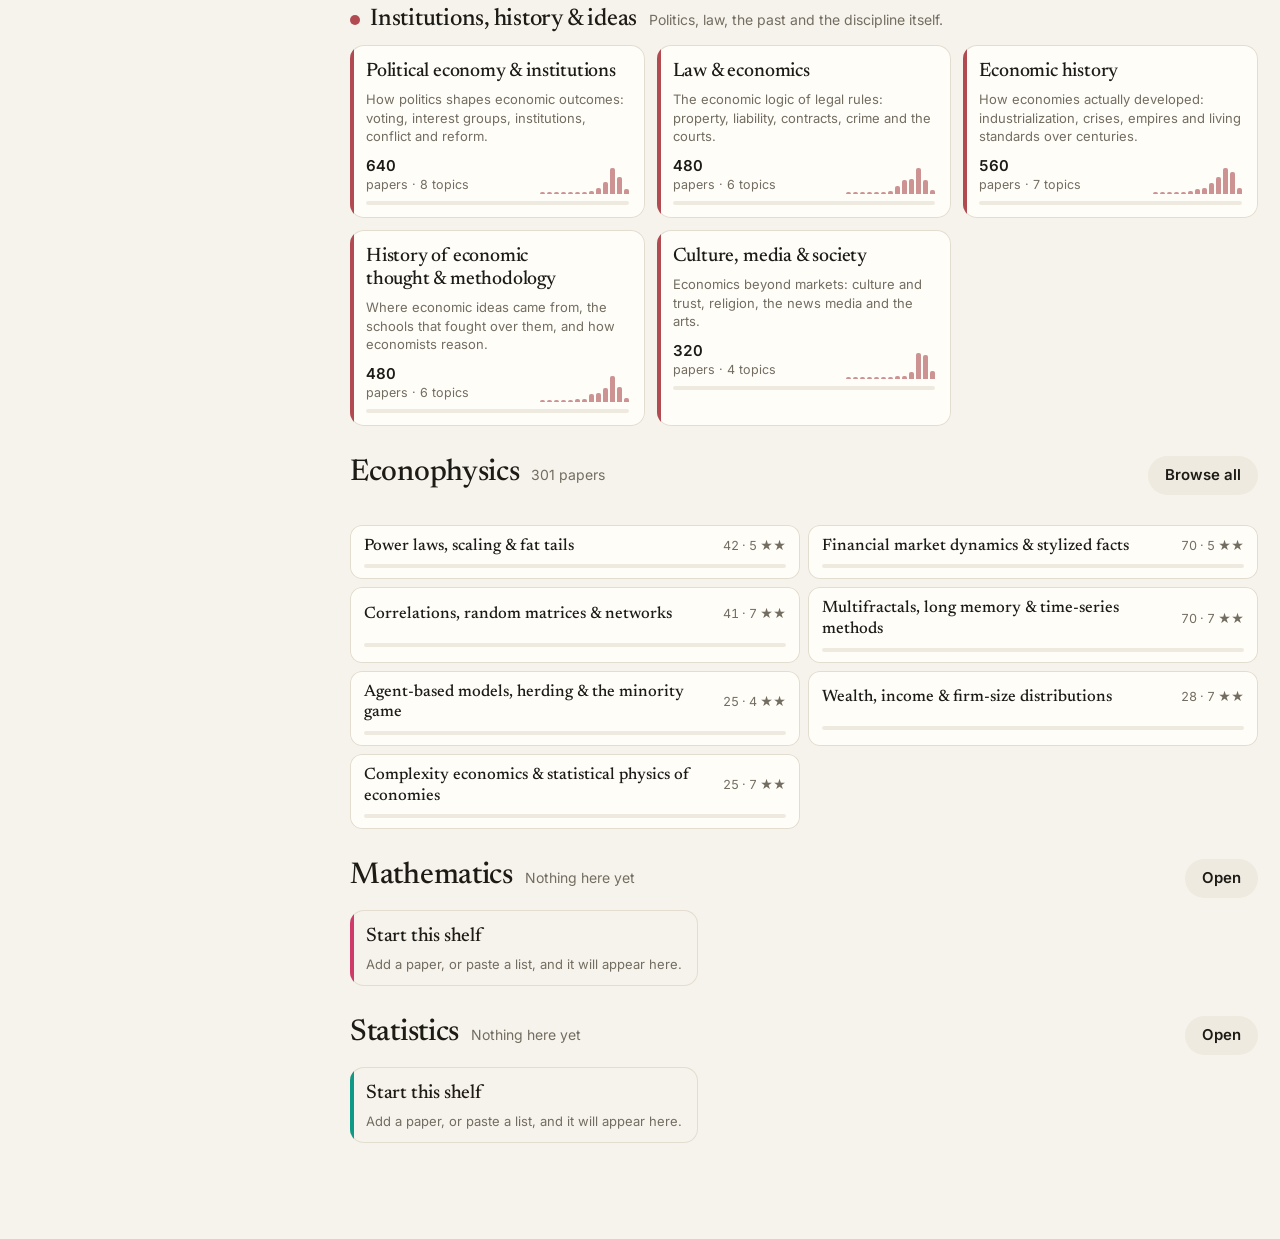
==== commit 701f0cf3: "Show landmark notes, label books and add a Books filter" ====
--- a/index.html
+++ b/index.html
@@ -11,7 +11,7 @@
 <link rel="preconnect" href="https://fonts.googleapis.com">
 <link rel="preconnect" href="https://fonts.gstatic.com" crossorigin>
 <link rel="stylesheet" href="https://fonts.googleapis.com/css2?family=Inter:wght@400;500;600;700&family=Newsreader:ital,opsz,wght@0,6..72,400;0,6..72,500;0,6..72,600;1,6..72,400&display=swap">
-<link rel="stylesheet" href="styles.css?v=2">
+<link rel="stylesheet" href="styles.css?v=3">
 <script>/* apply the saved theme before first paint */try{var t=localStorage.getItem('pa-theme');if(t==='light'||t==='dark')document.documentElement.setAttribute('data-theme',t)}catch(e){}</script>
 </head>
 <body>
@@ -171,6 +171,6 @@
 <datalist id="topicList"></datalist>
 <datalist id="subList"></datalist>
 <div id="toast" class="toast" role="status" hidden></div>
-<script src="app.js?v=2"></script>
+<script src="app.js?v=3"></script>
 </body>
 </html>
--- a/styles.css
+++ b/styles.css
@@ -189,6 +189,7 @@
 .pmeta { font-size: 13px; color: var(--muted); margin-top: 3px; overflow-wrap: anywhere; display: flex; flex-wrap: wrap; gap: 2px 8px; align-items: center; }
 .pmeta .au { color: var(--ink2); }
 .pmeta .s { color: var(--star); letter-spacing: 1px; }
+.pmeta .kind { font-size: 10.5px; font-weight: 600; letter-spacing: .06em; text-transform: uppercase; color: var(--ink2); border: 1px solid var(--line); border-radius: 5px; padding: 0 5px; line-height: 1.5; }
 .pmeta .where { color: color-mix(in srgb, var(--fc) 75%, var(--ink)); font-weight: 500; border: 0; background: none; padding: 0; font-size: inherit; text-align: left; }
 .pmeta .where:hover { text-decoration: underline; text-underline-offset: 3px; }
 .pmeta .sep { opacity: .5; }
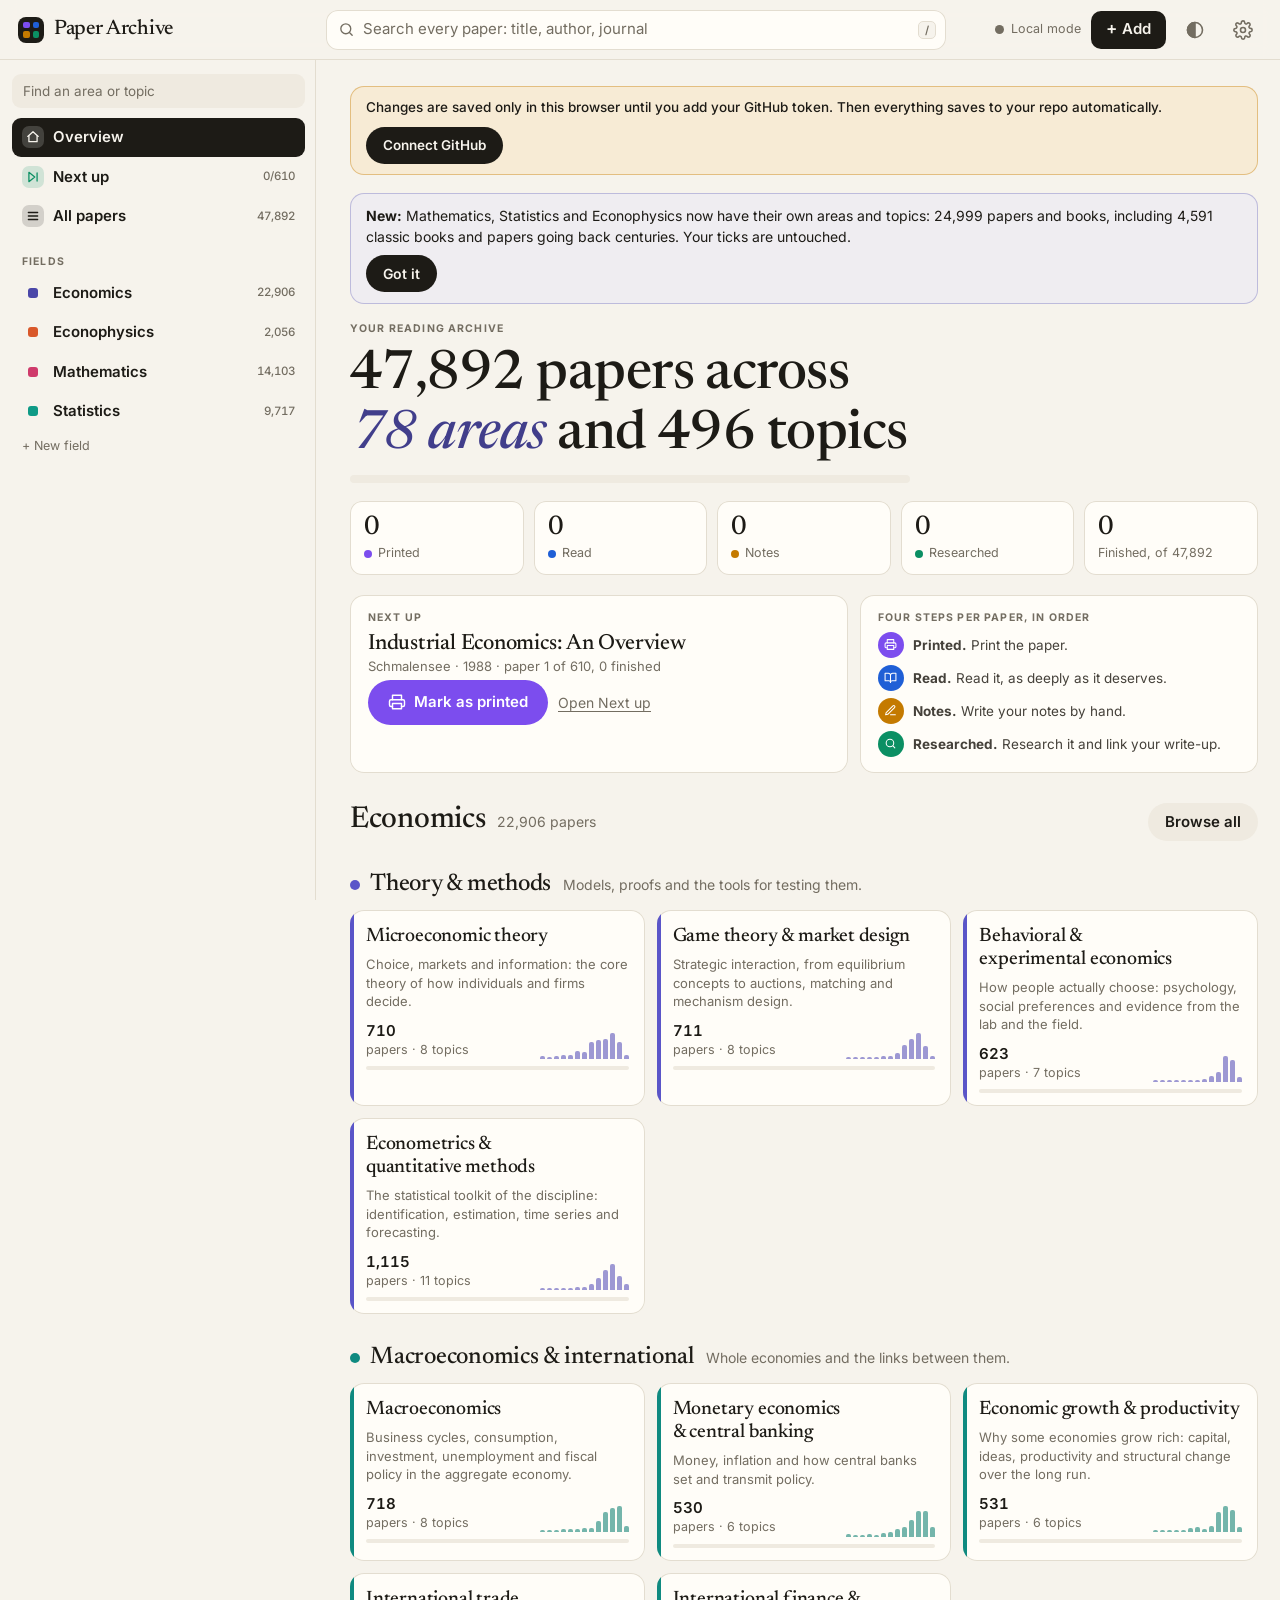
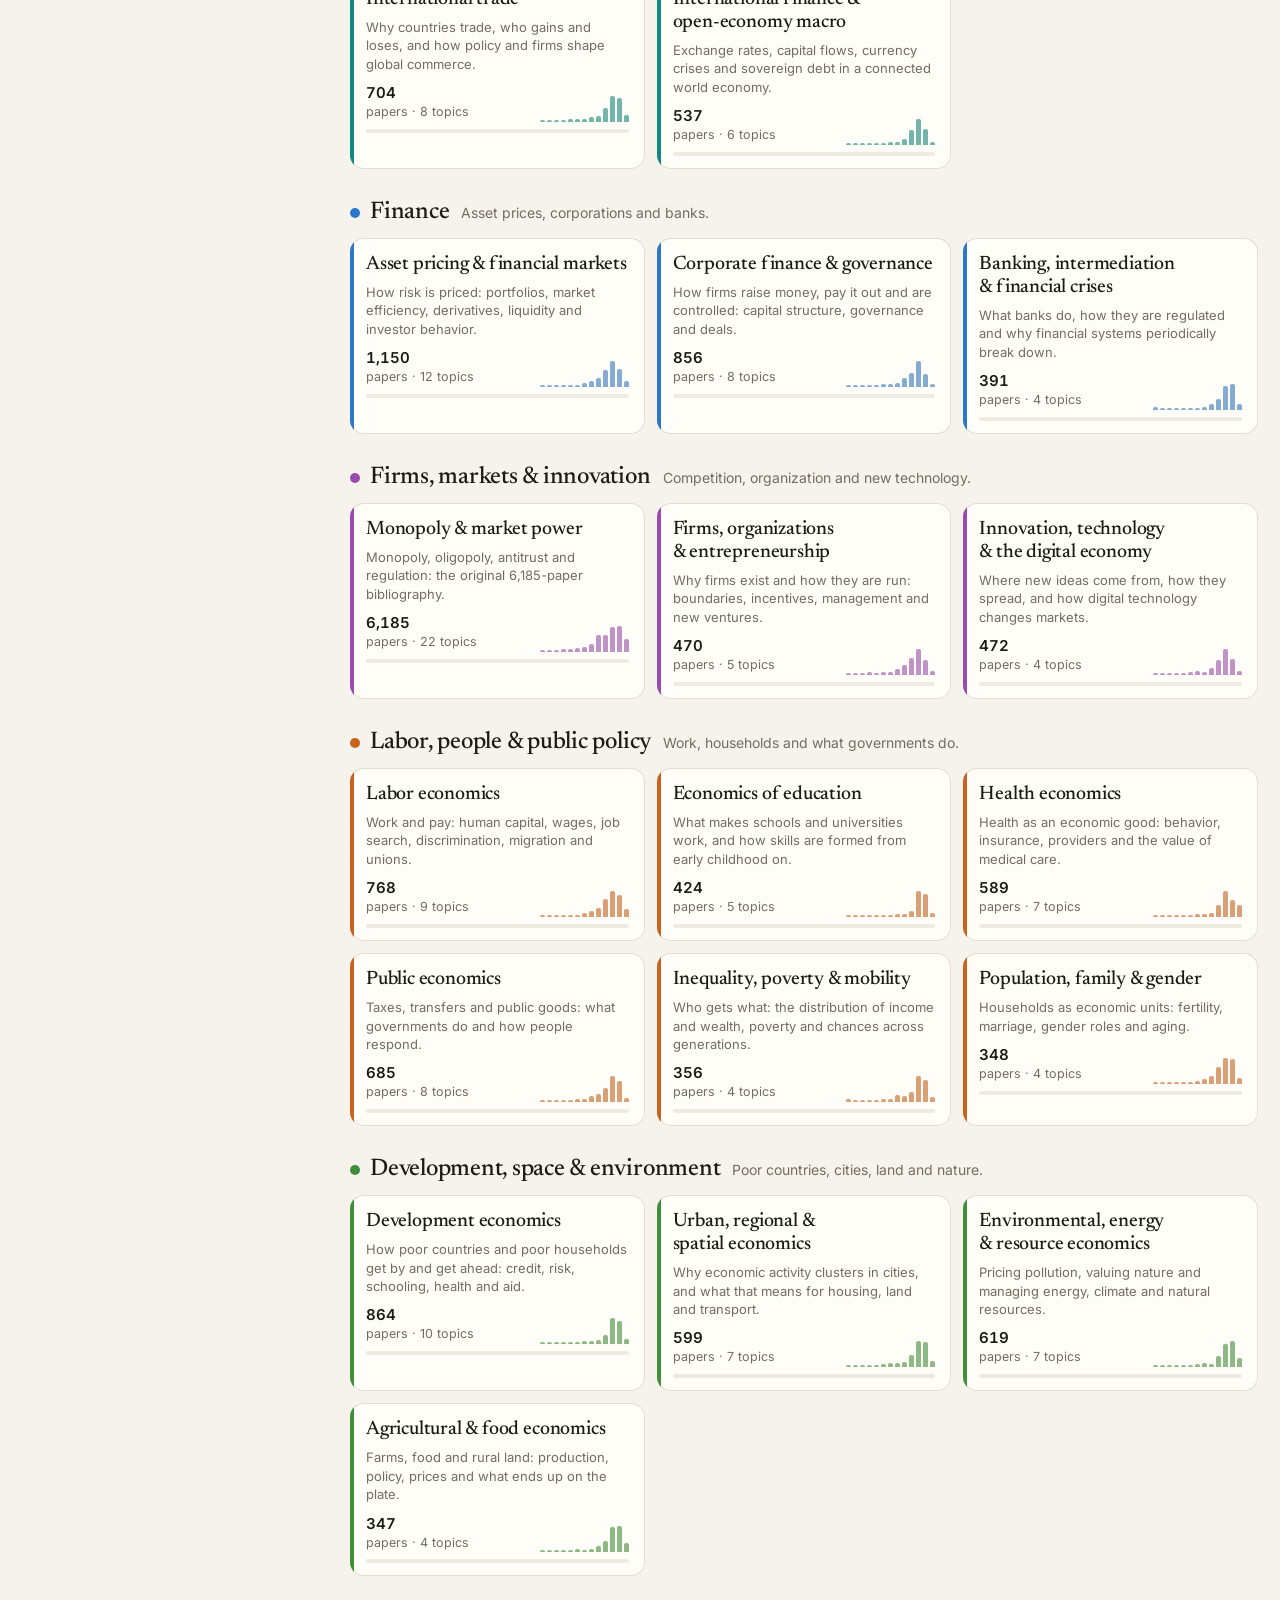
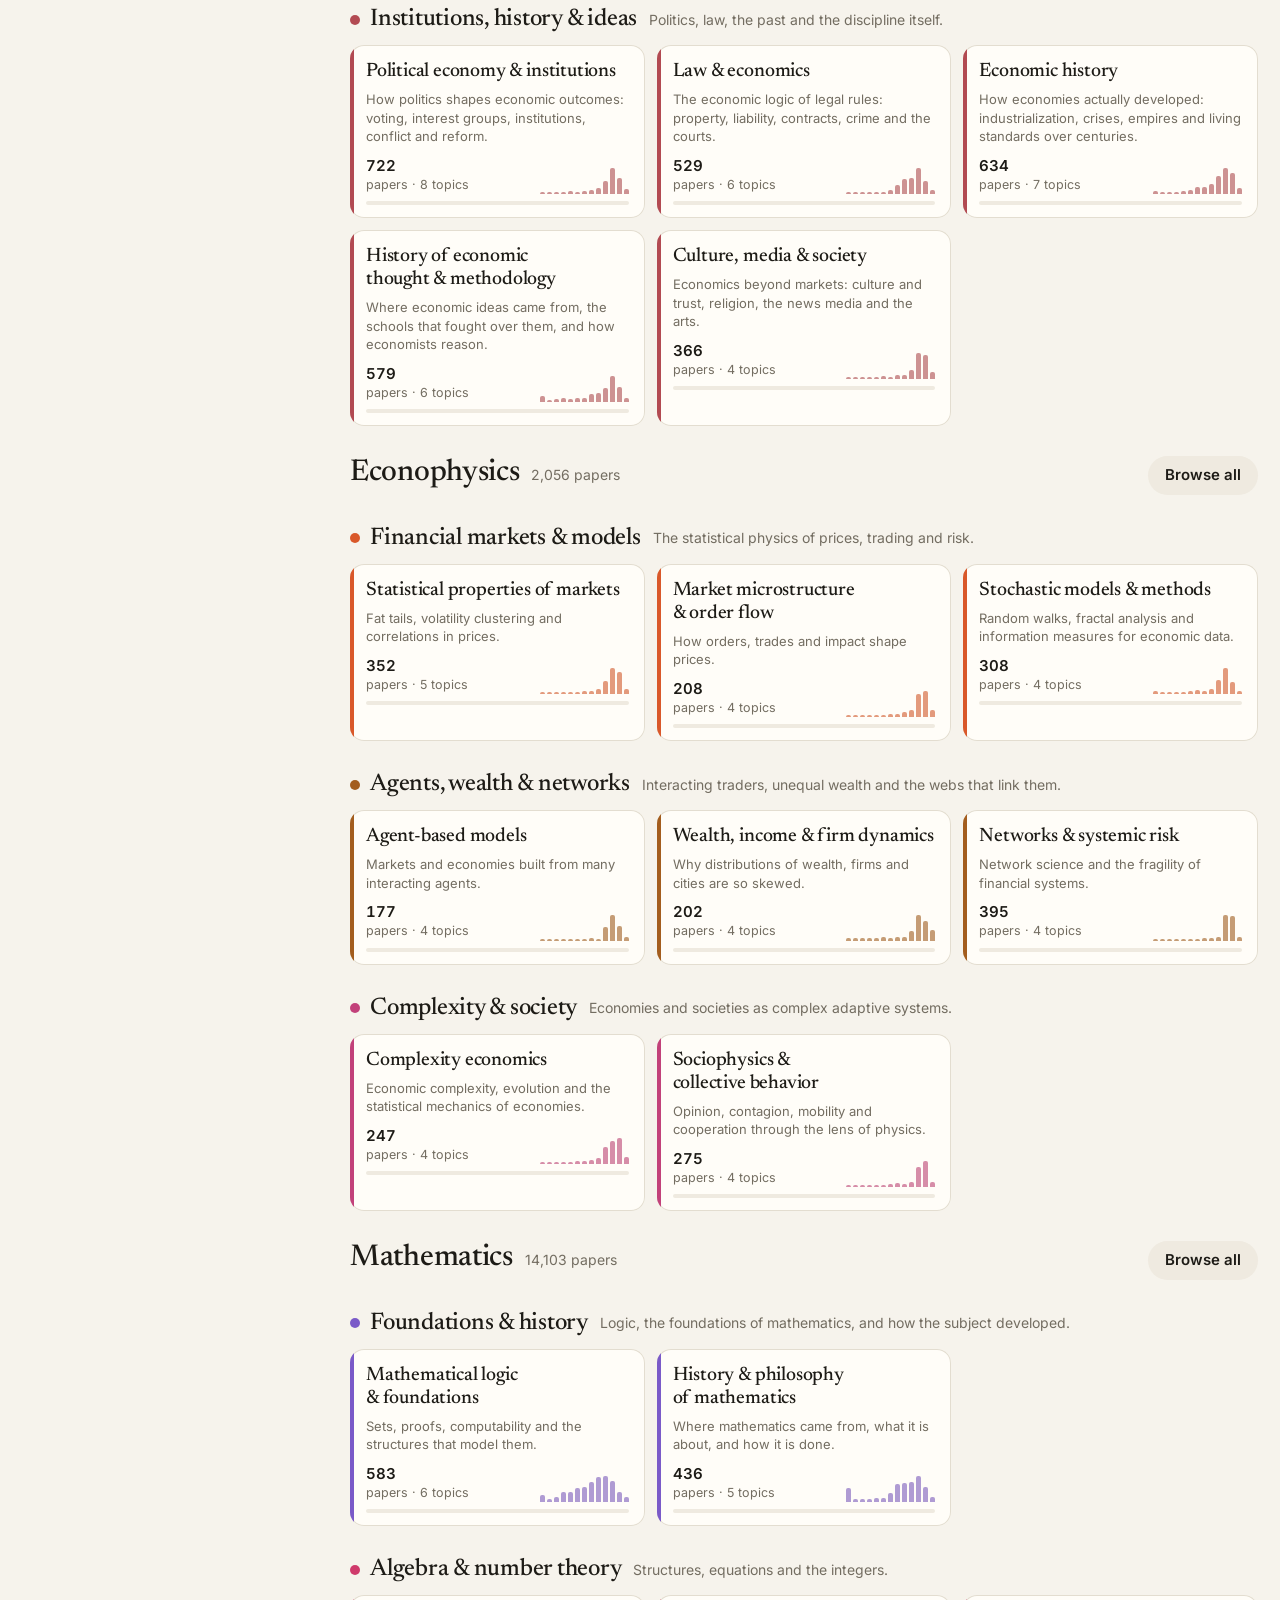
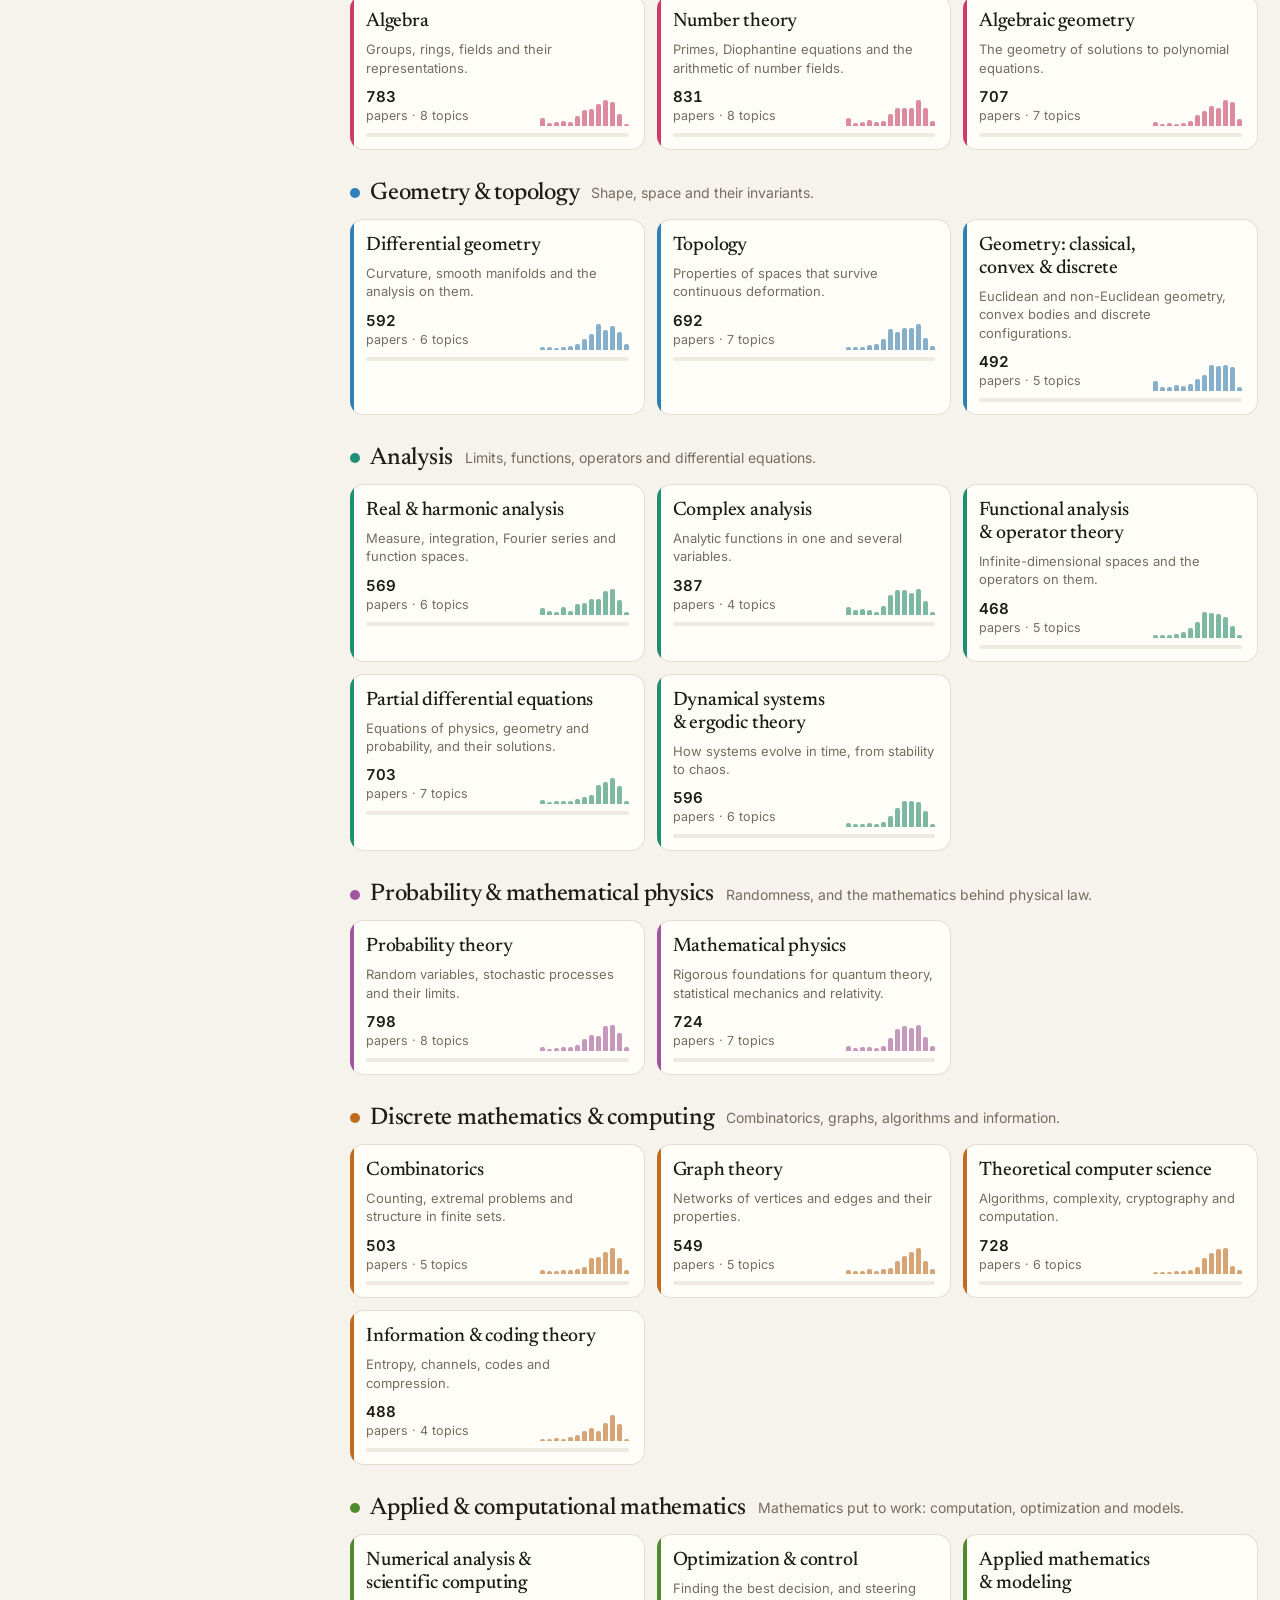
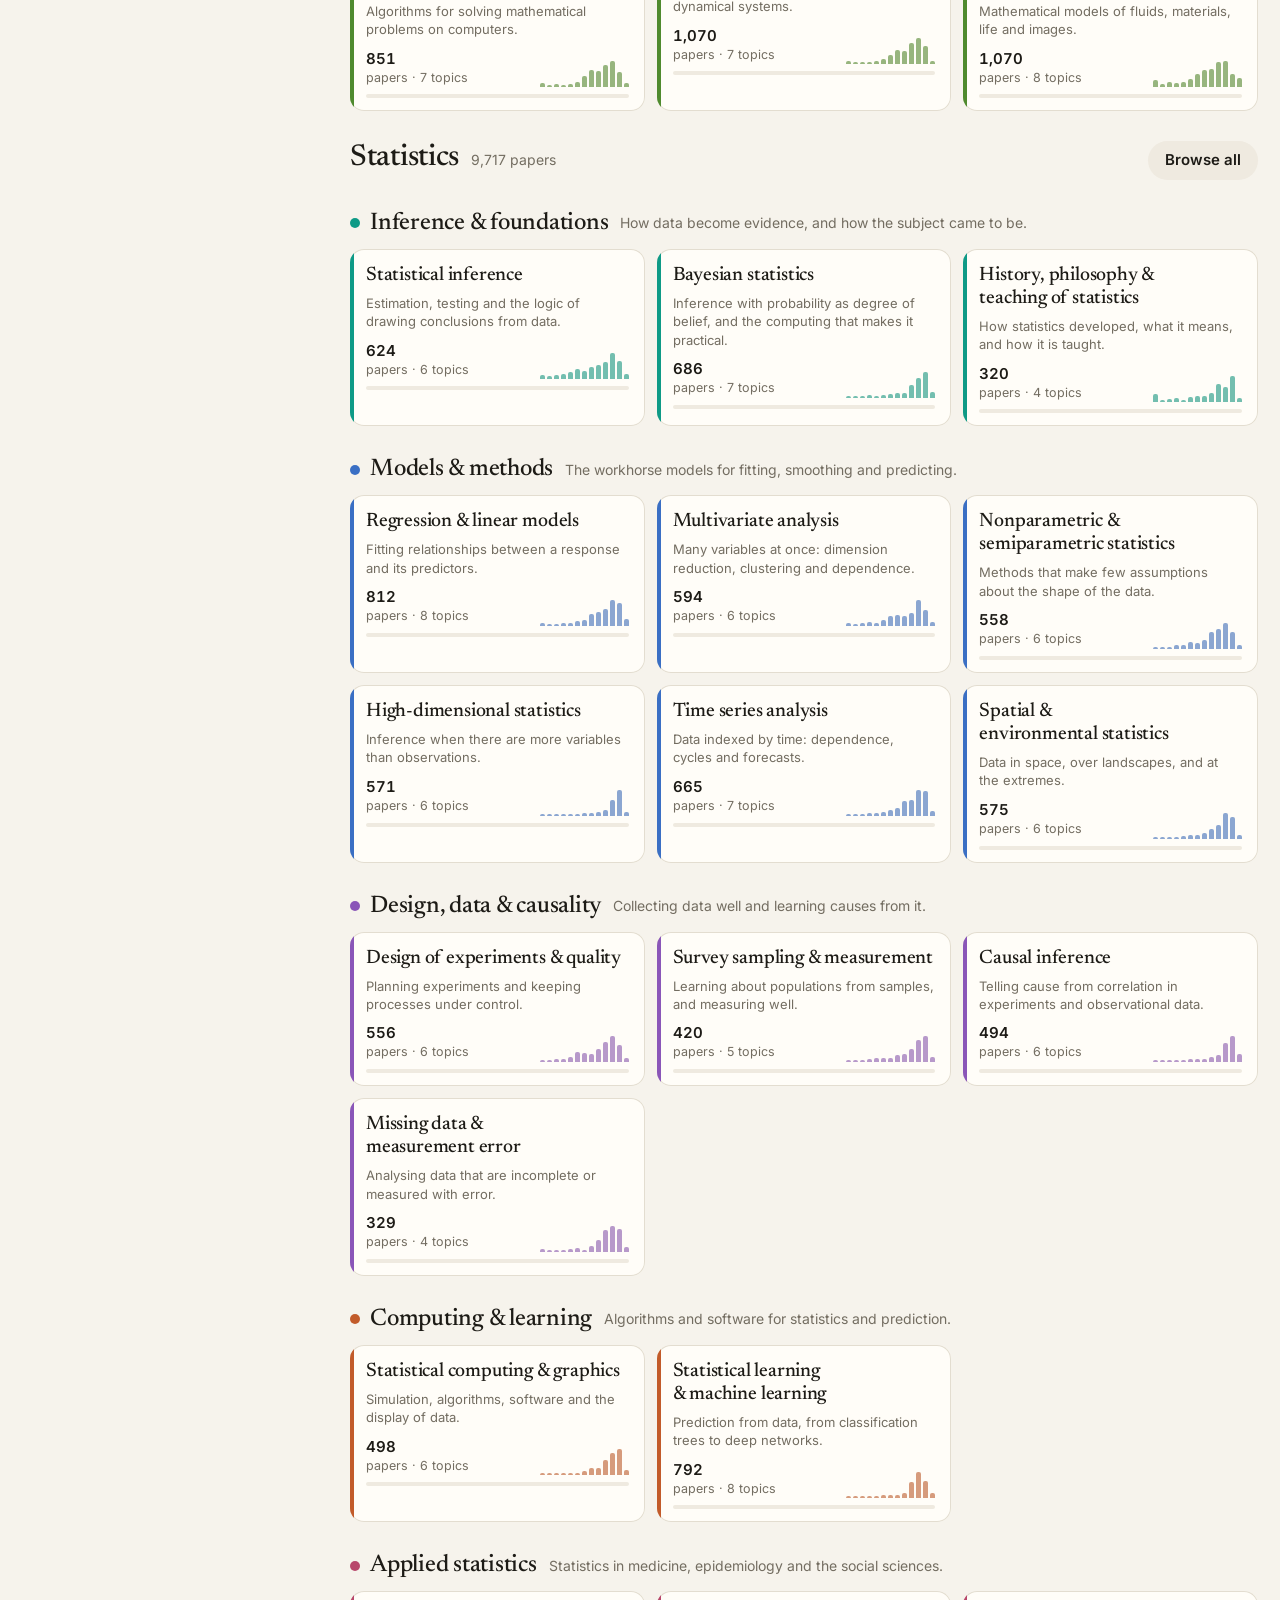
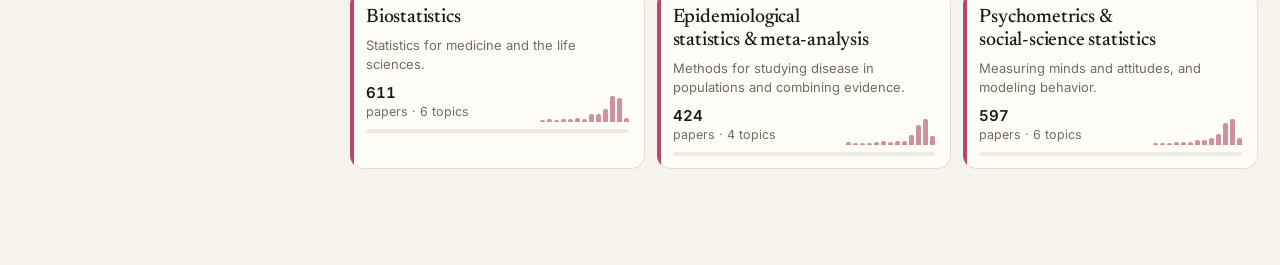
==== commit 09d32838: "Add Mathematics, Statistics and an expanded Econophysics Three fields in a new catalog, data/science" ====
--- a/index.html
+++ b/index.html
@@ -171,6 +171,6 @@
 <datalist id="topicList"></datalist>
 <datalist id="subList"></datalist>
 <div id="toast" class="toast" role="status" hidden></div>
-<script src="app.js?v=3"></script>
+<script src="app.js?v=4"></script>
 </body>
 </html>
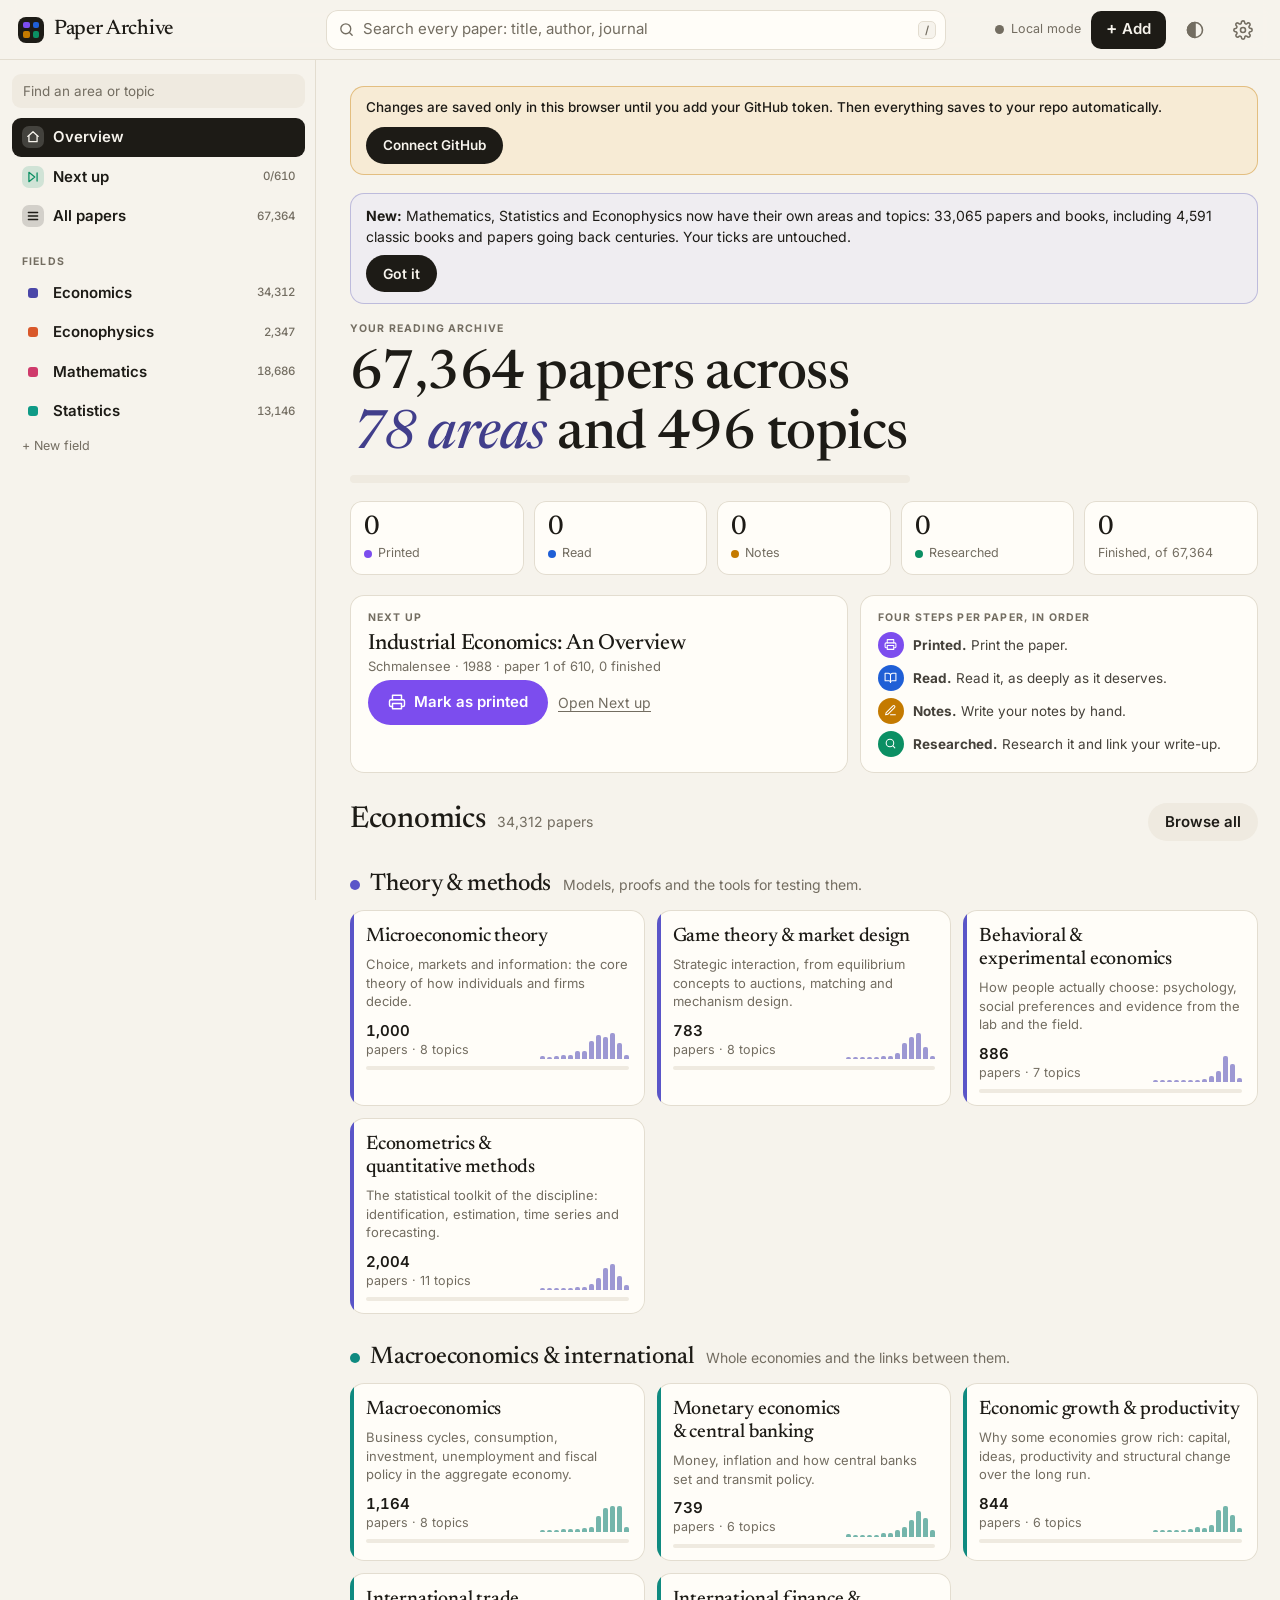
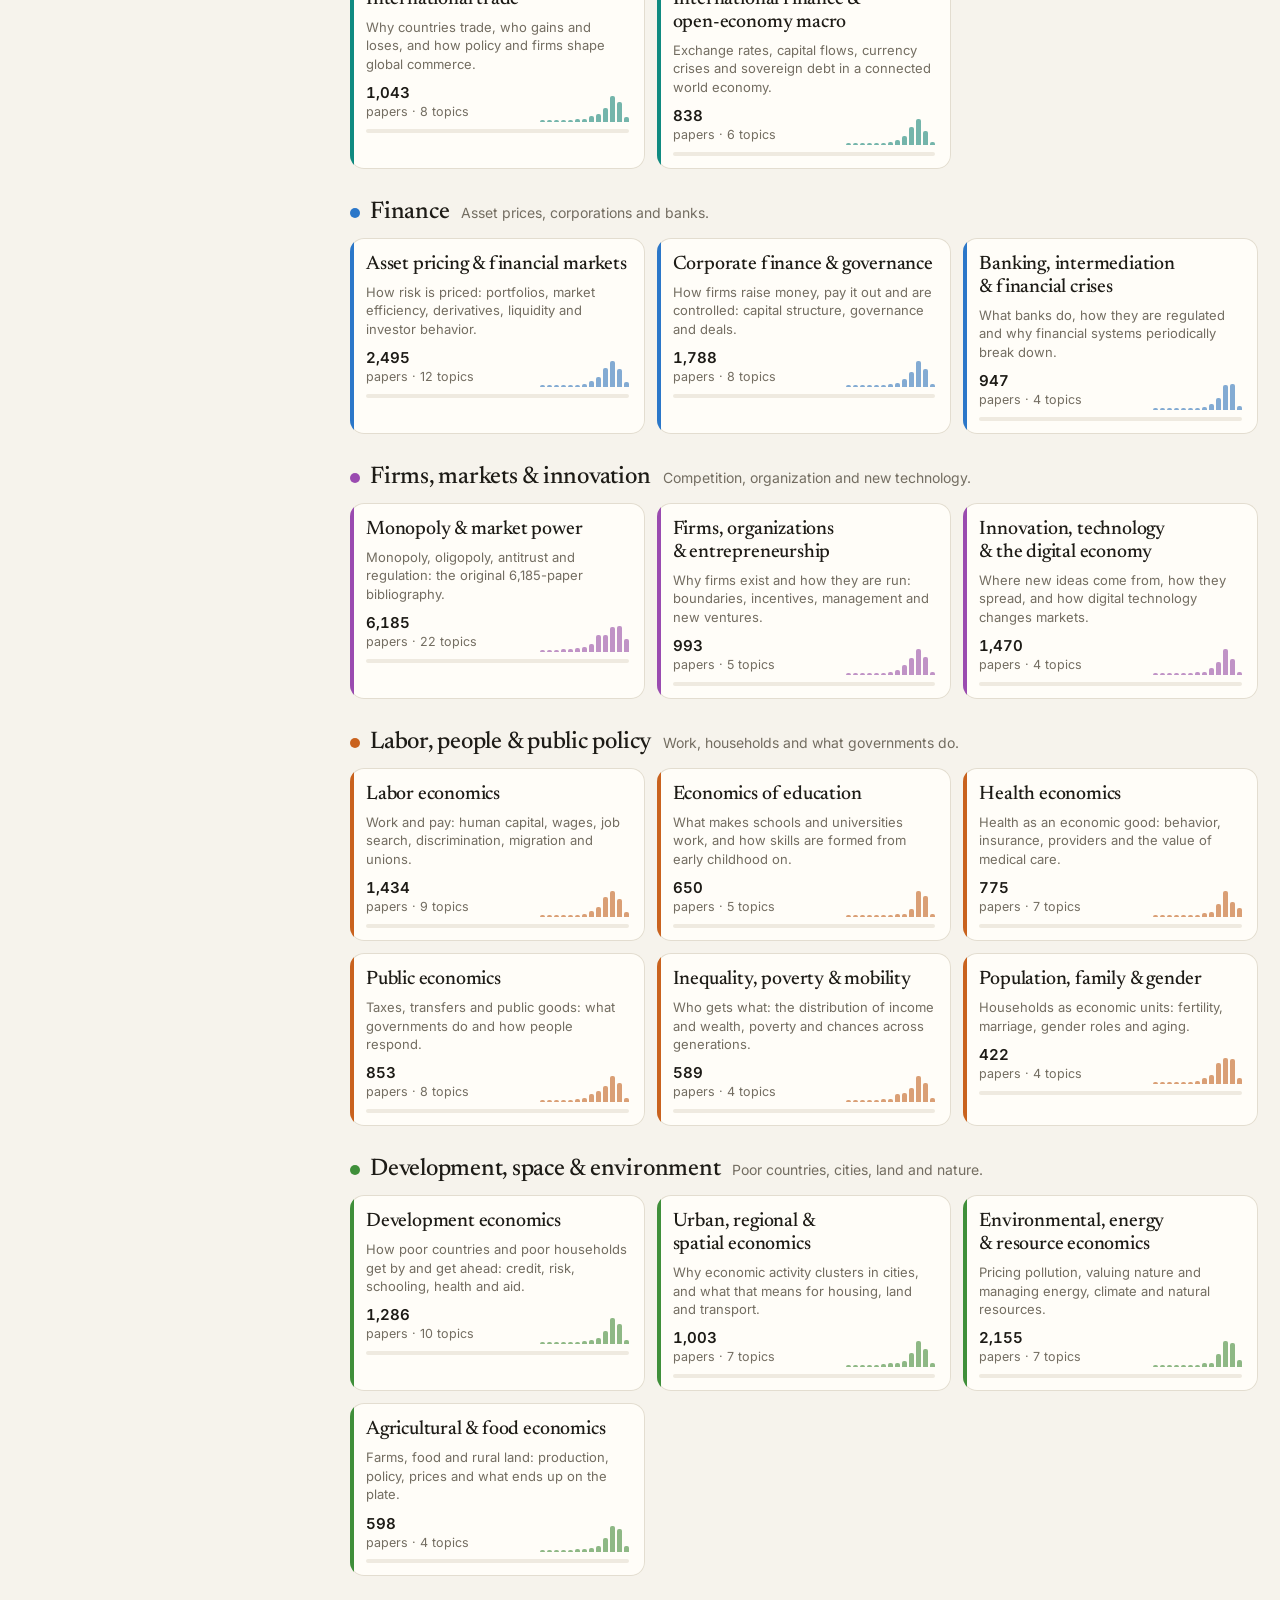
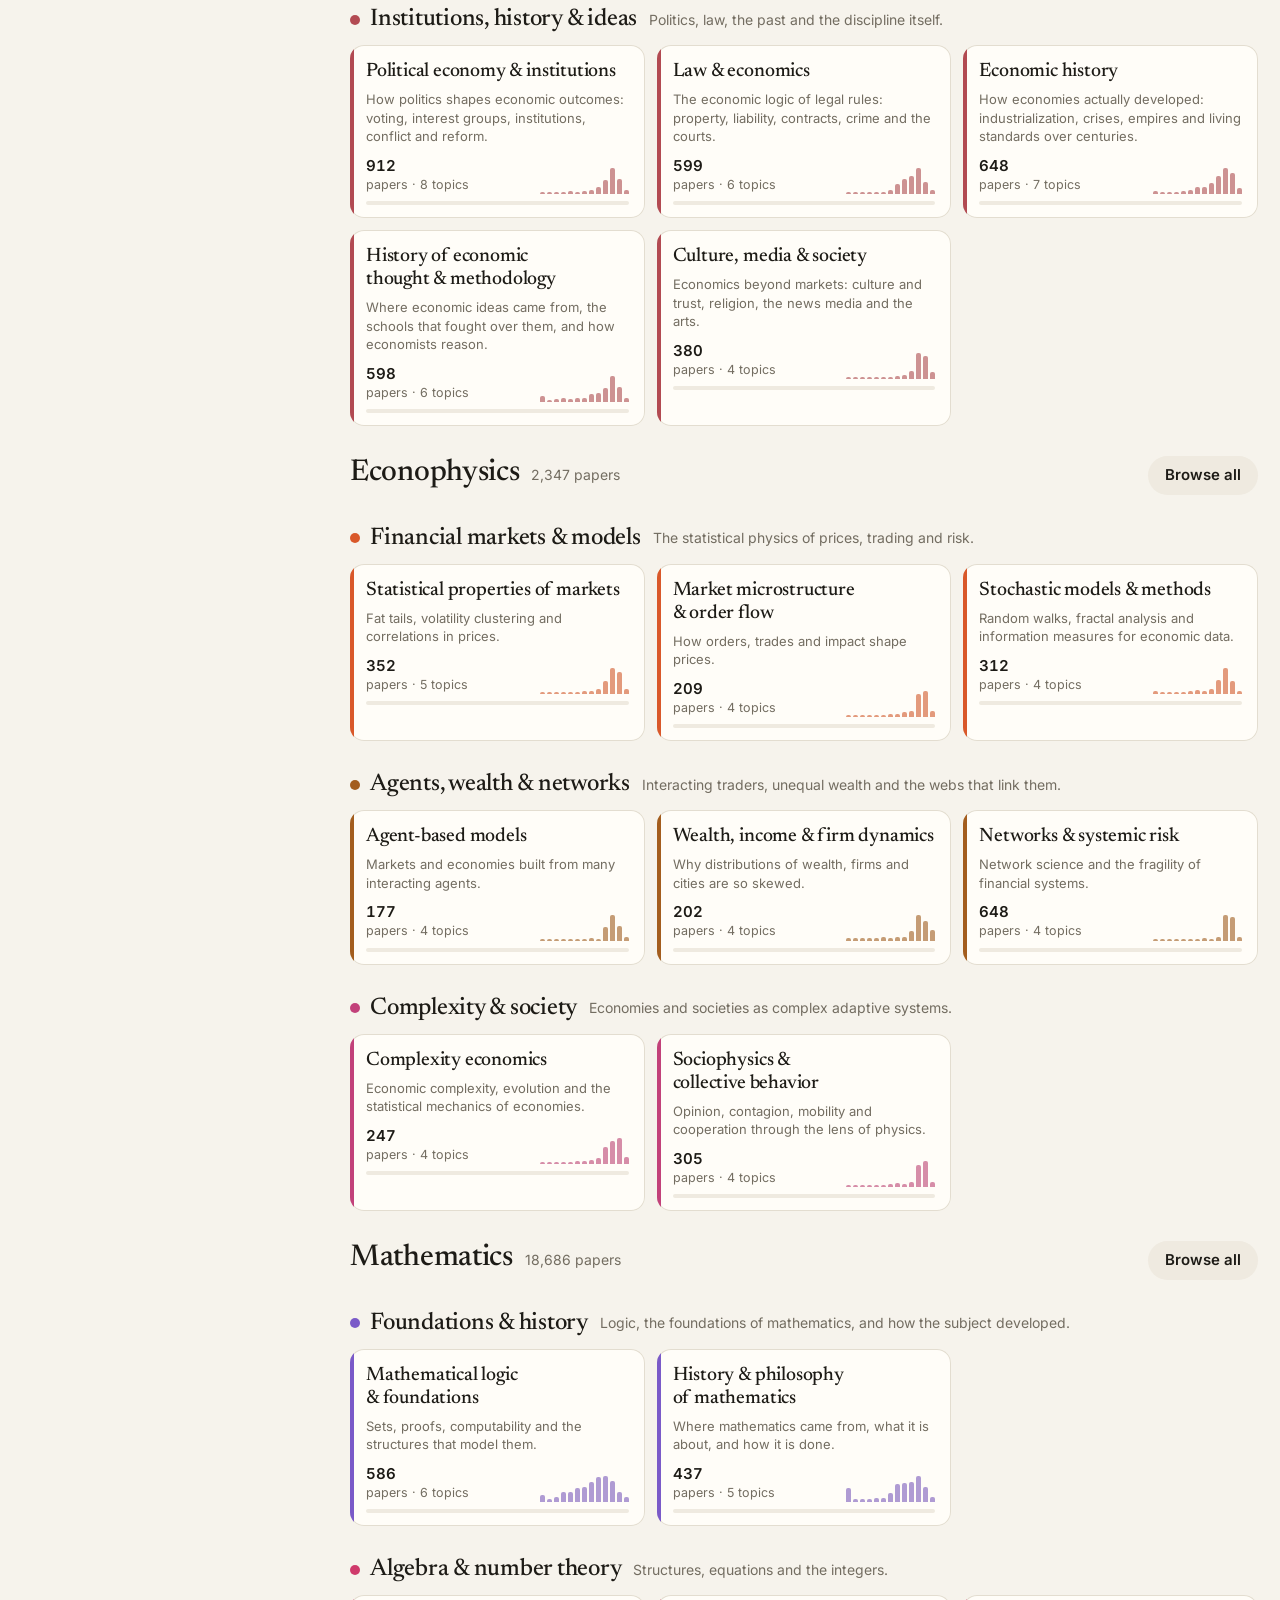
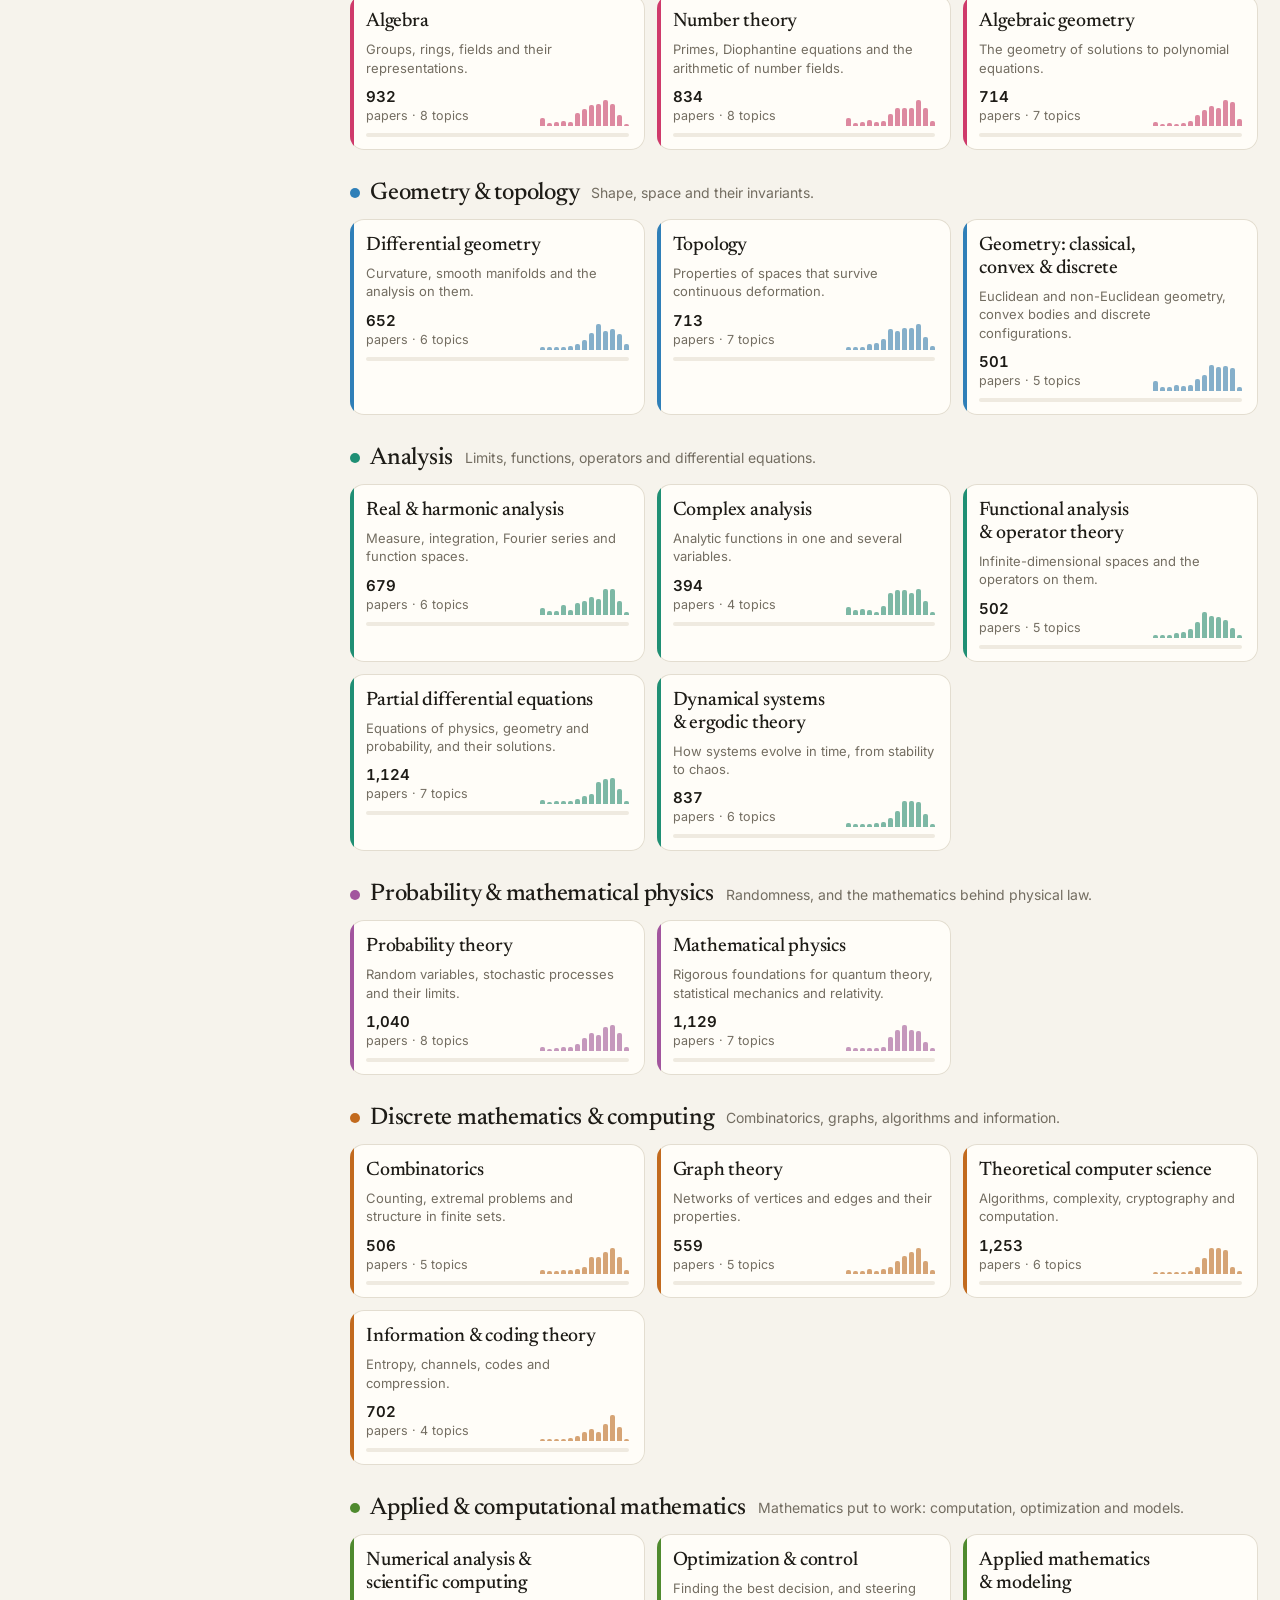
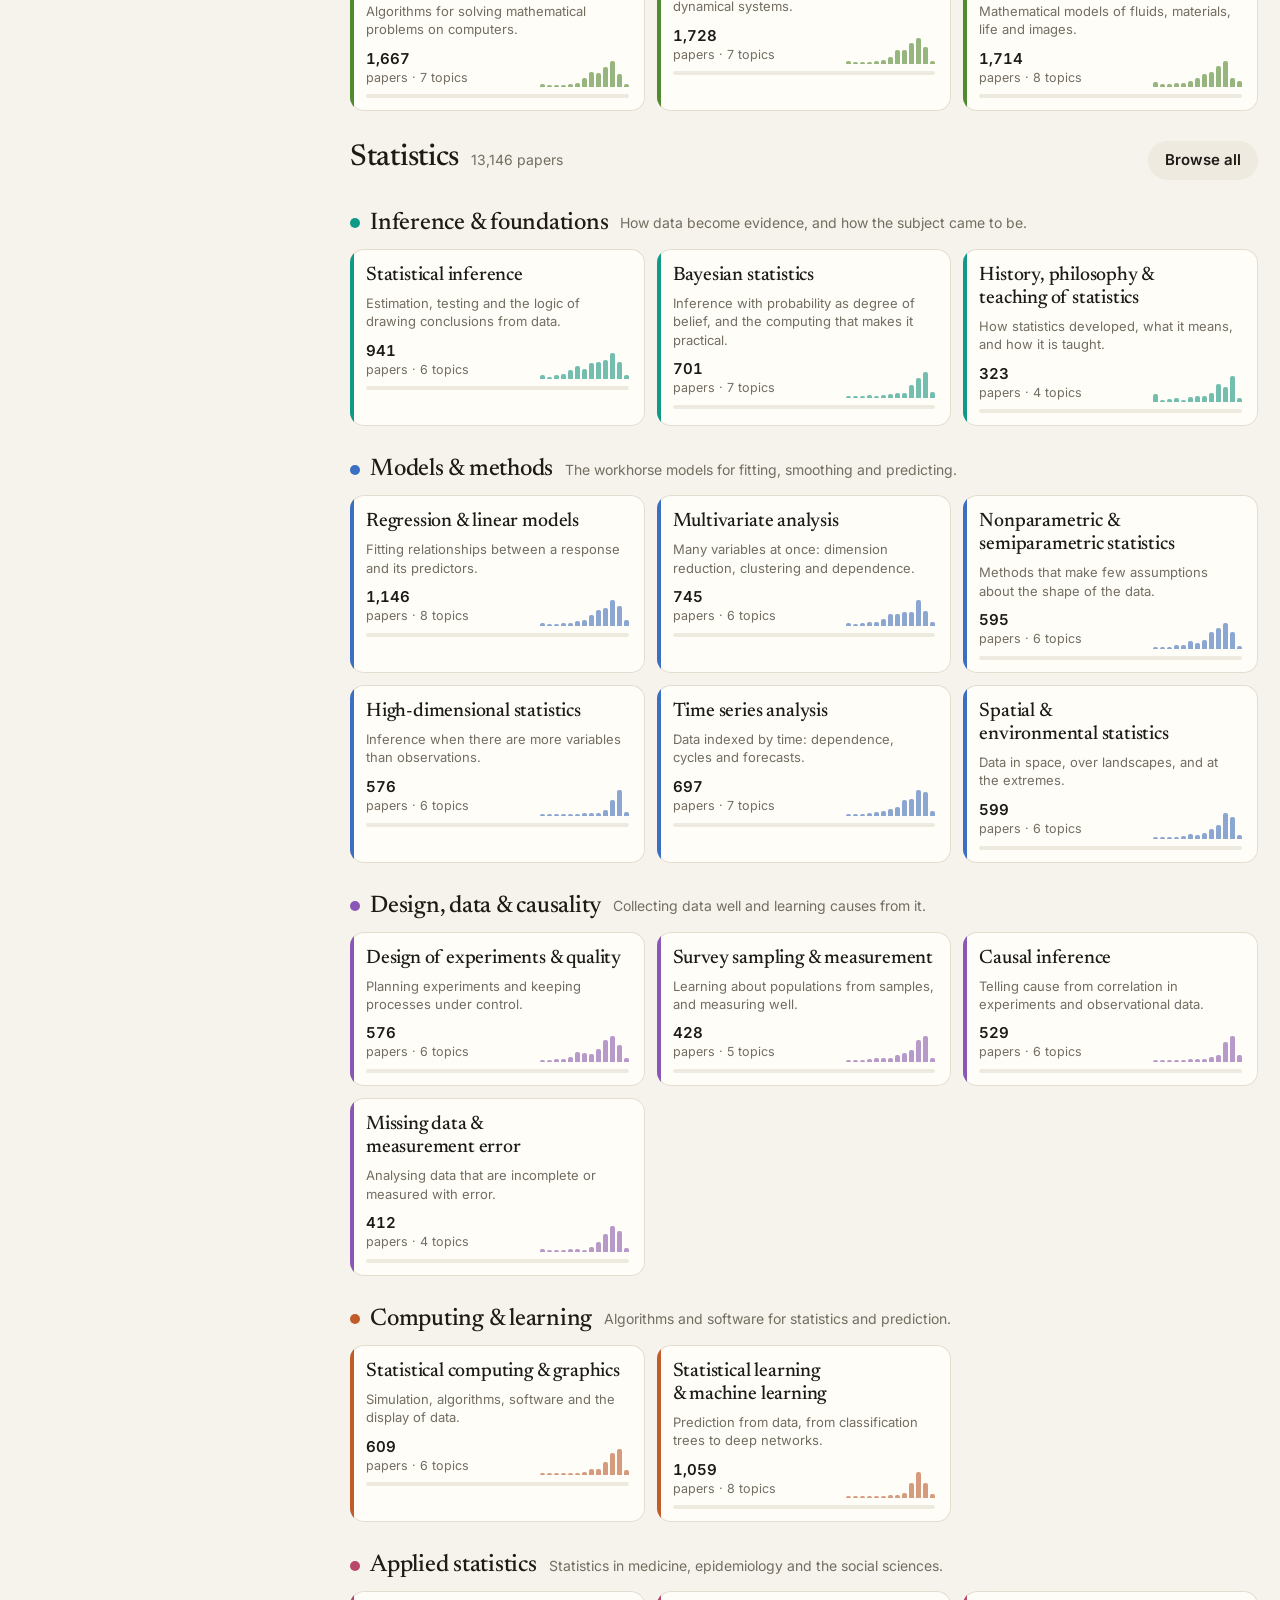
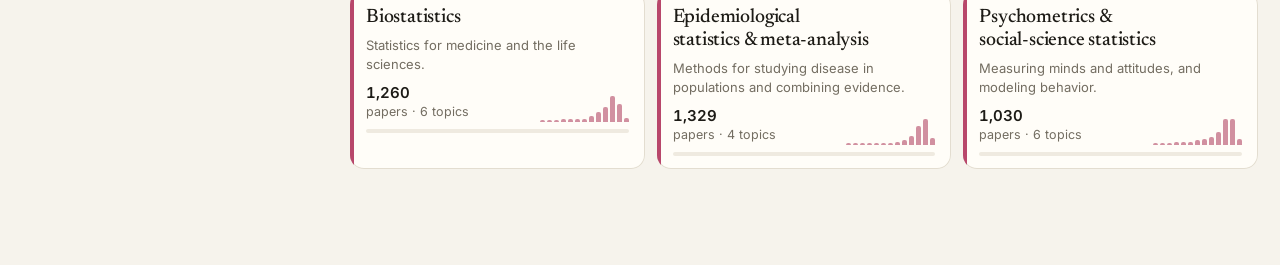
==== commit 400cdeae: "List every paper with 250+ citations in each topic Each topic keeps its 80 most-cited papers (60 in " ====
--- a/index.html
+++ b/index.html
@@ -171,6 +171,6 @@
 <datalist id="topicList"></datalist>
 <datalist id="subList"></datalist>
 <div id="toast" class="toast" role="status" hidden></div>
-<script src="app.js?v=4"></script>
+<script src="app.js?v=5"></script>
 </body>
 </html>
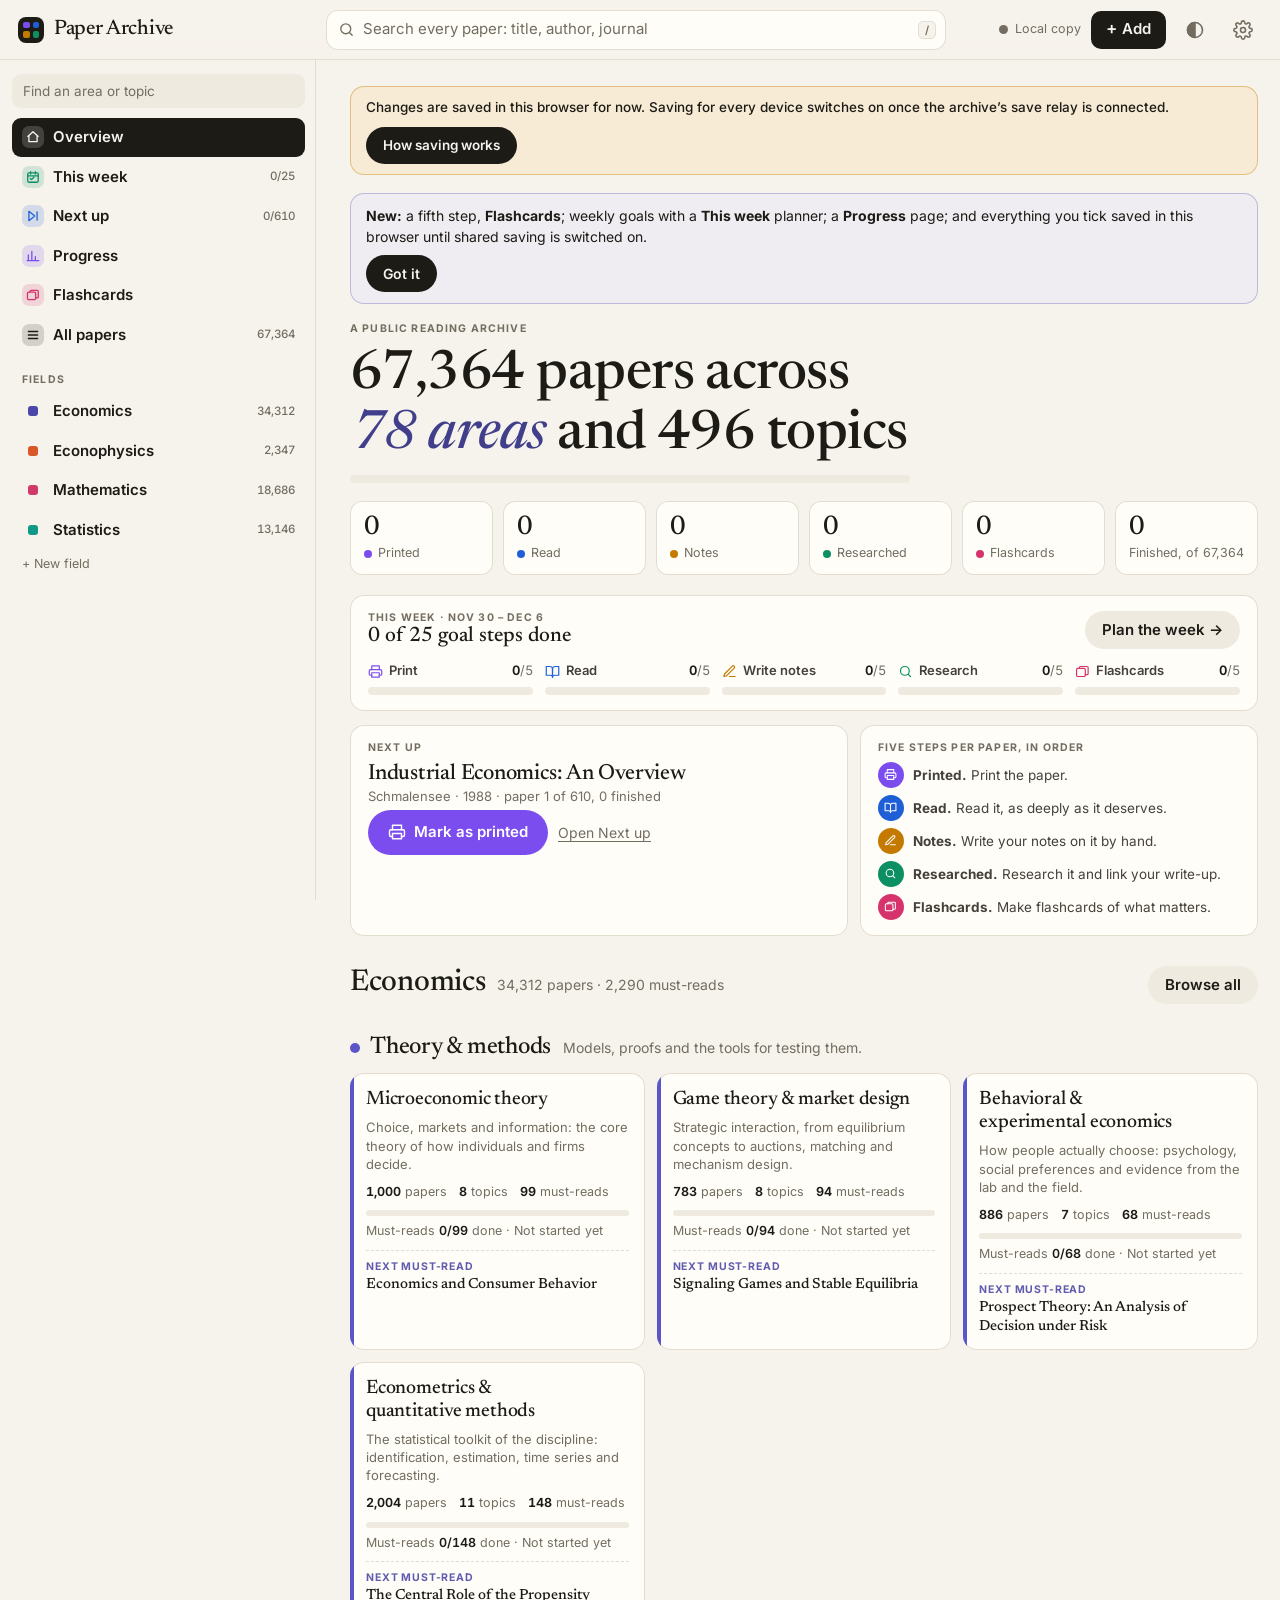
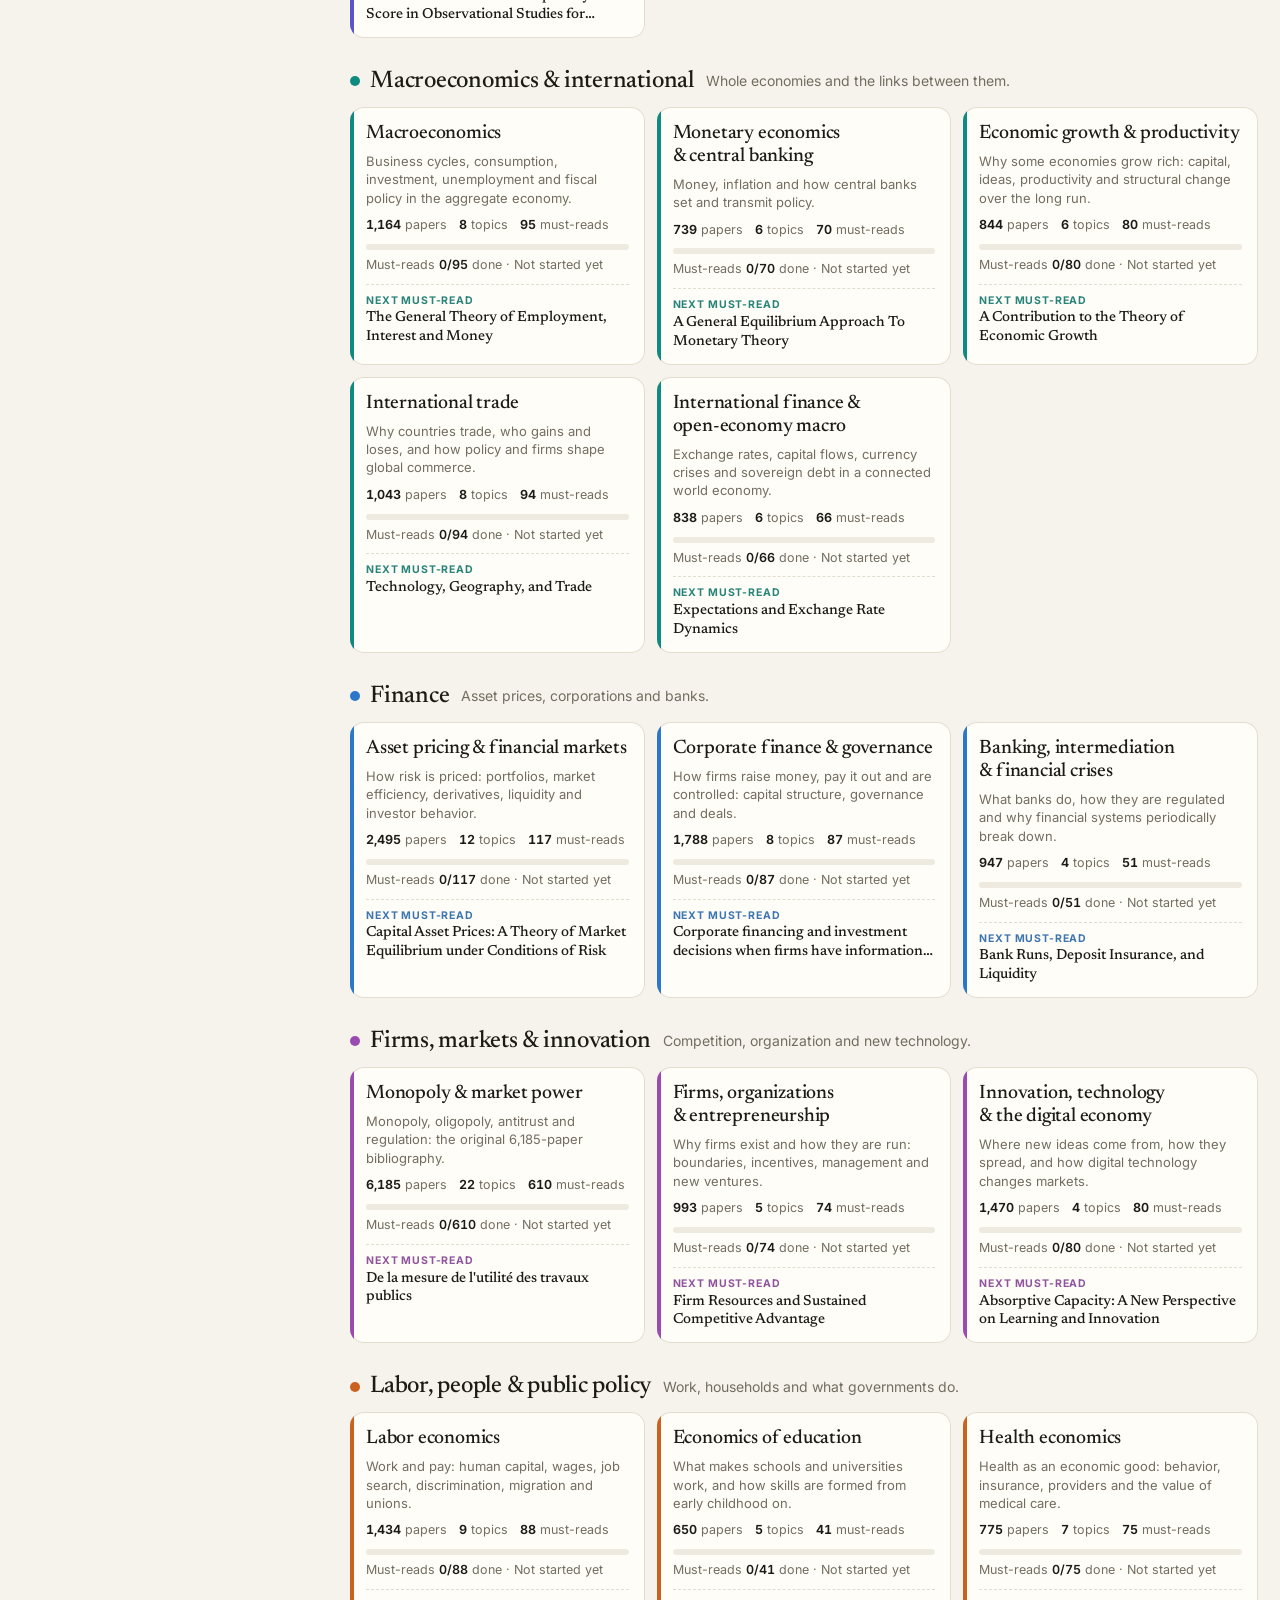
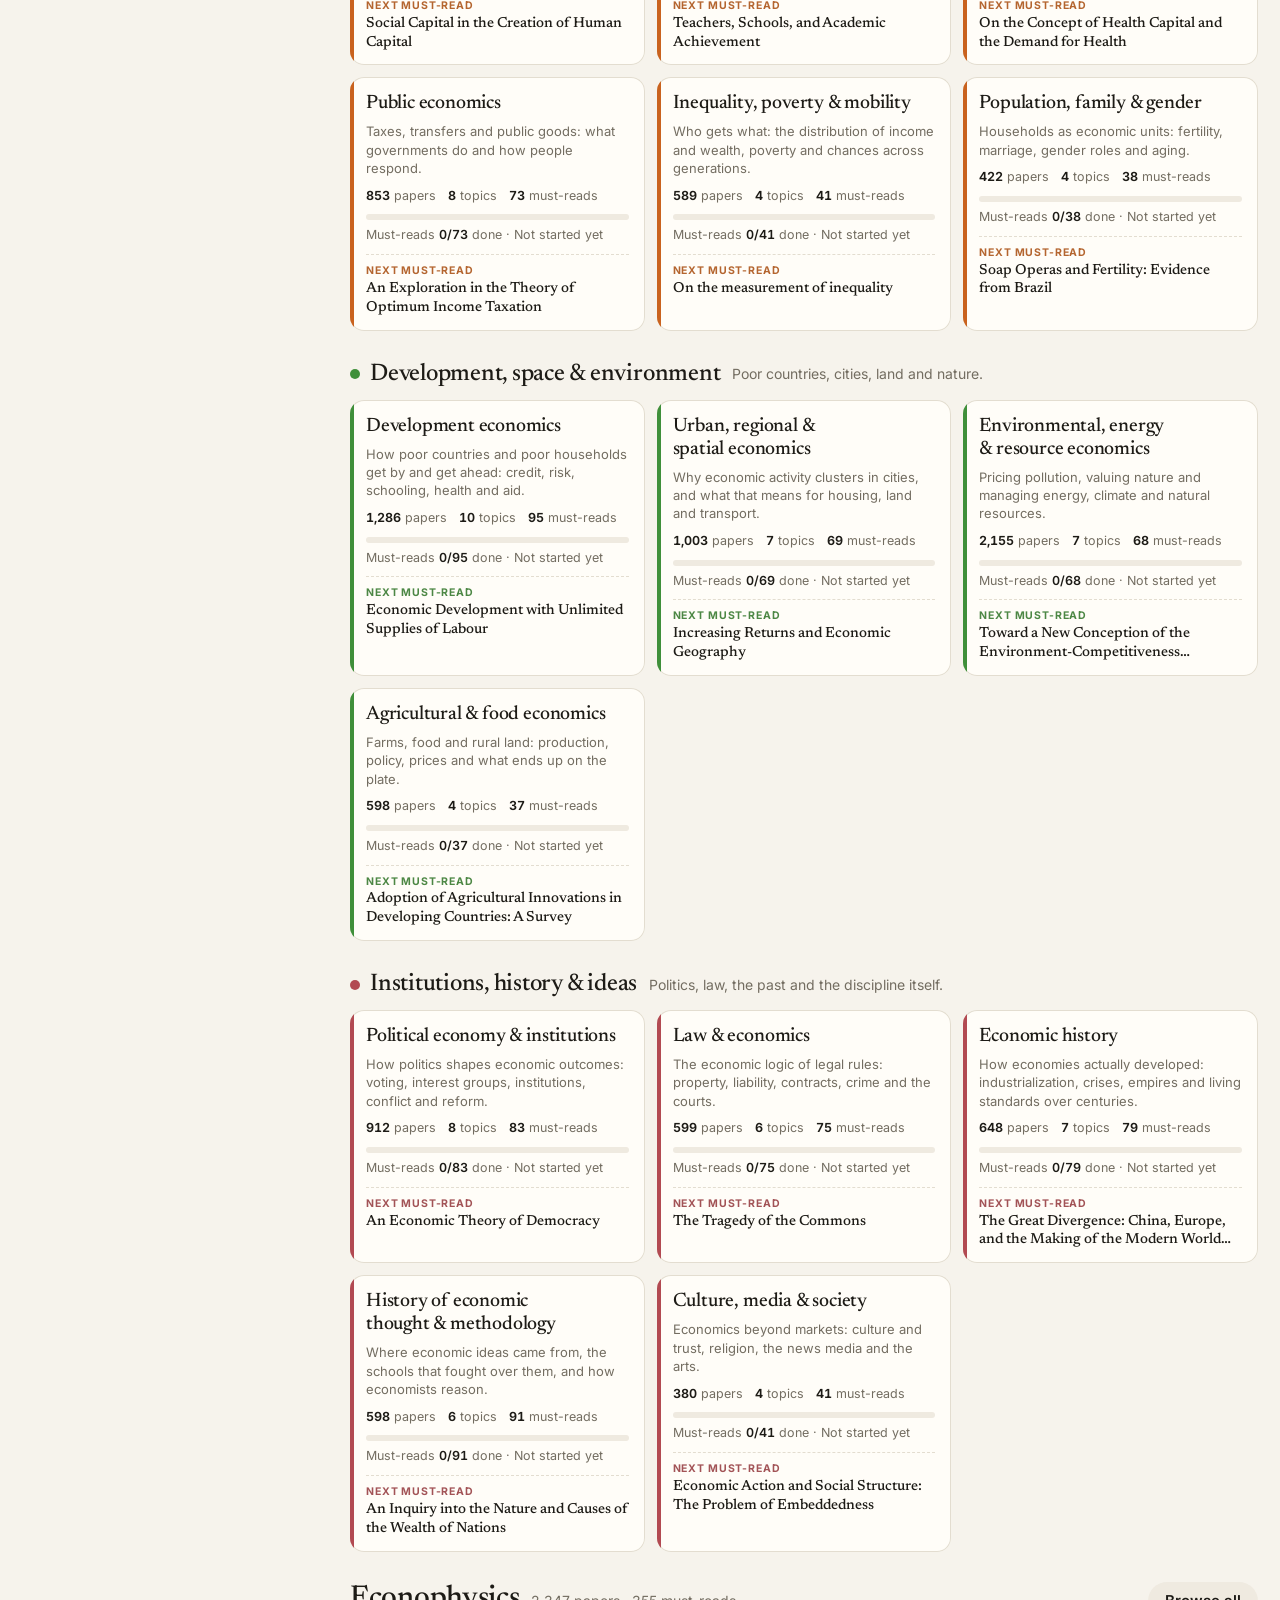
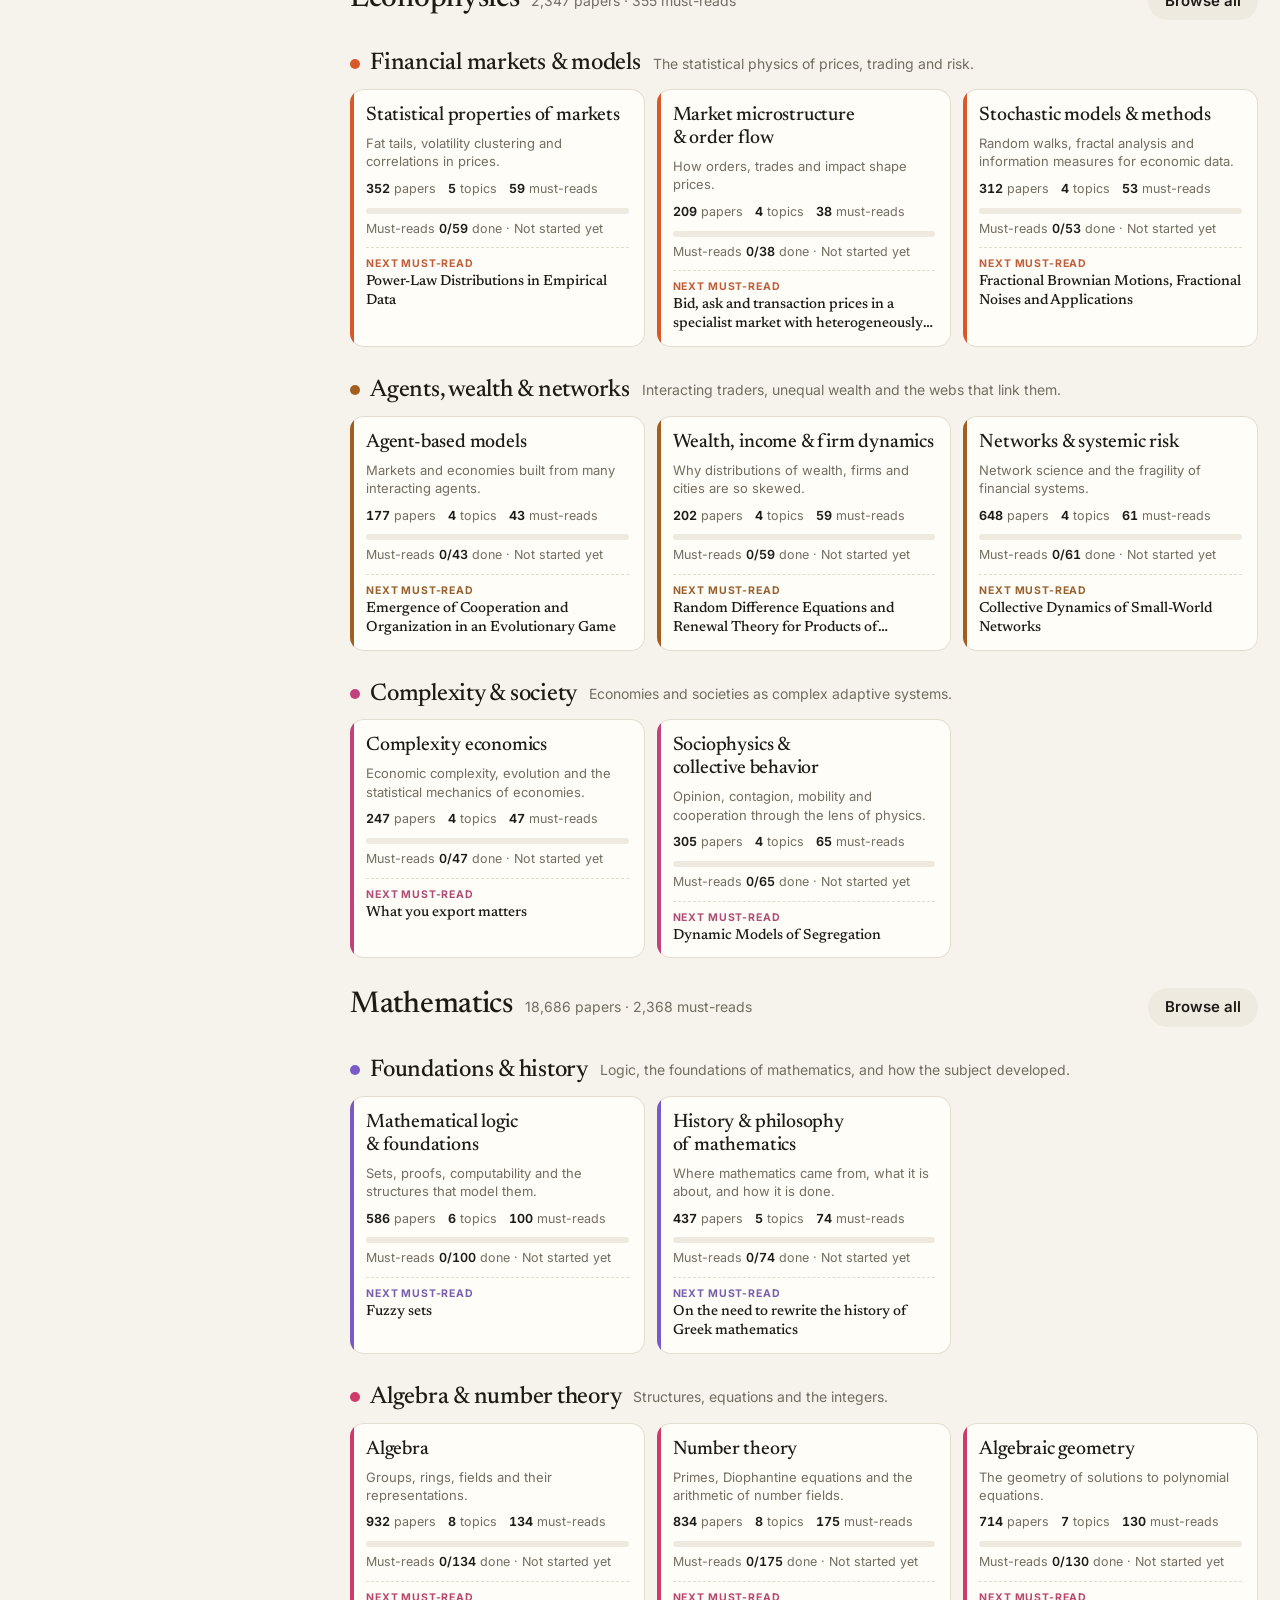
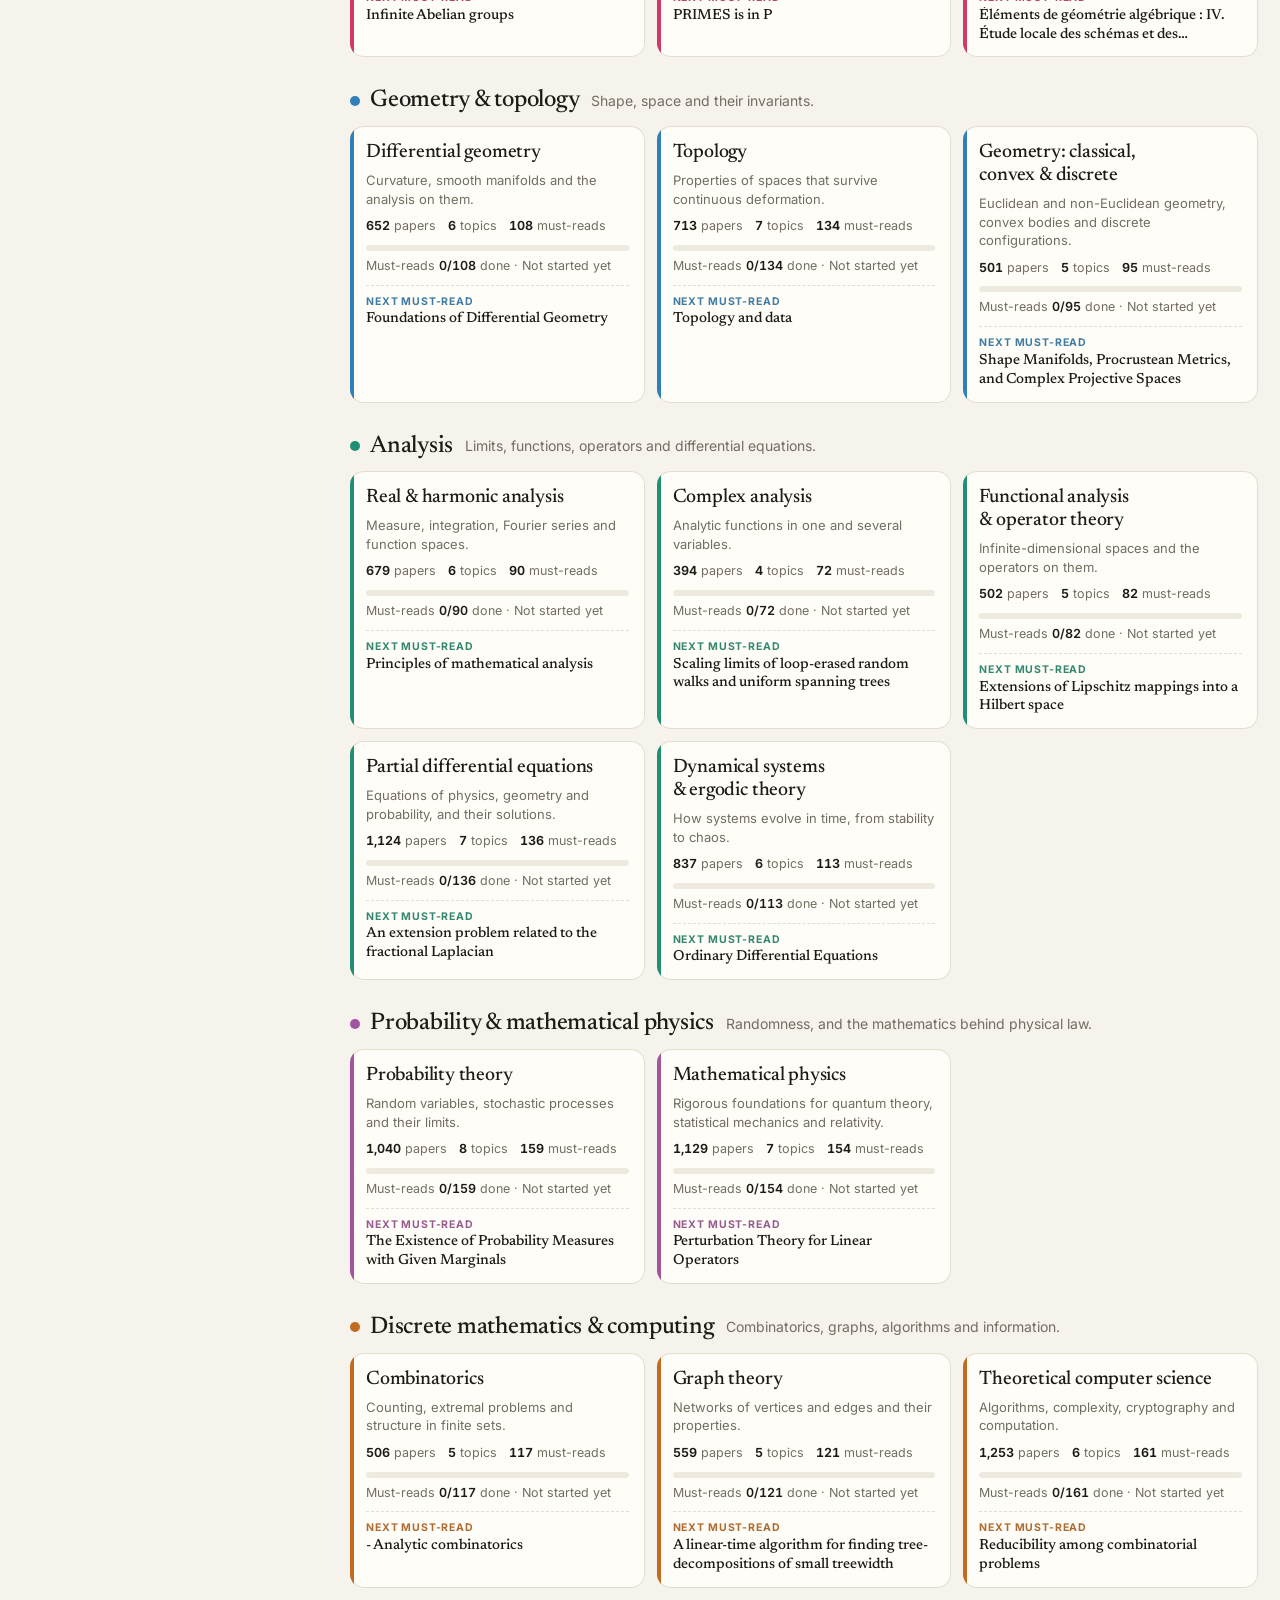
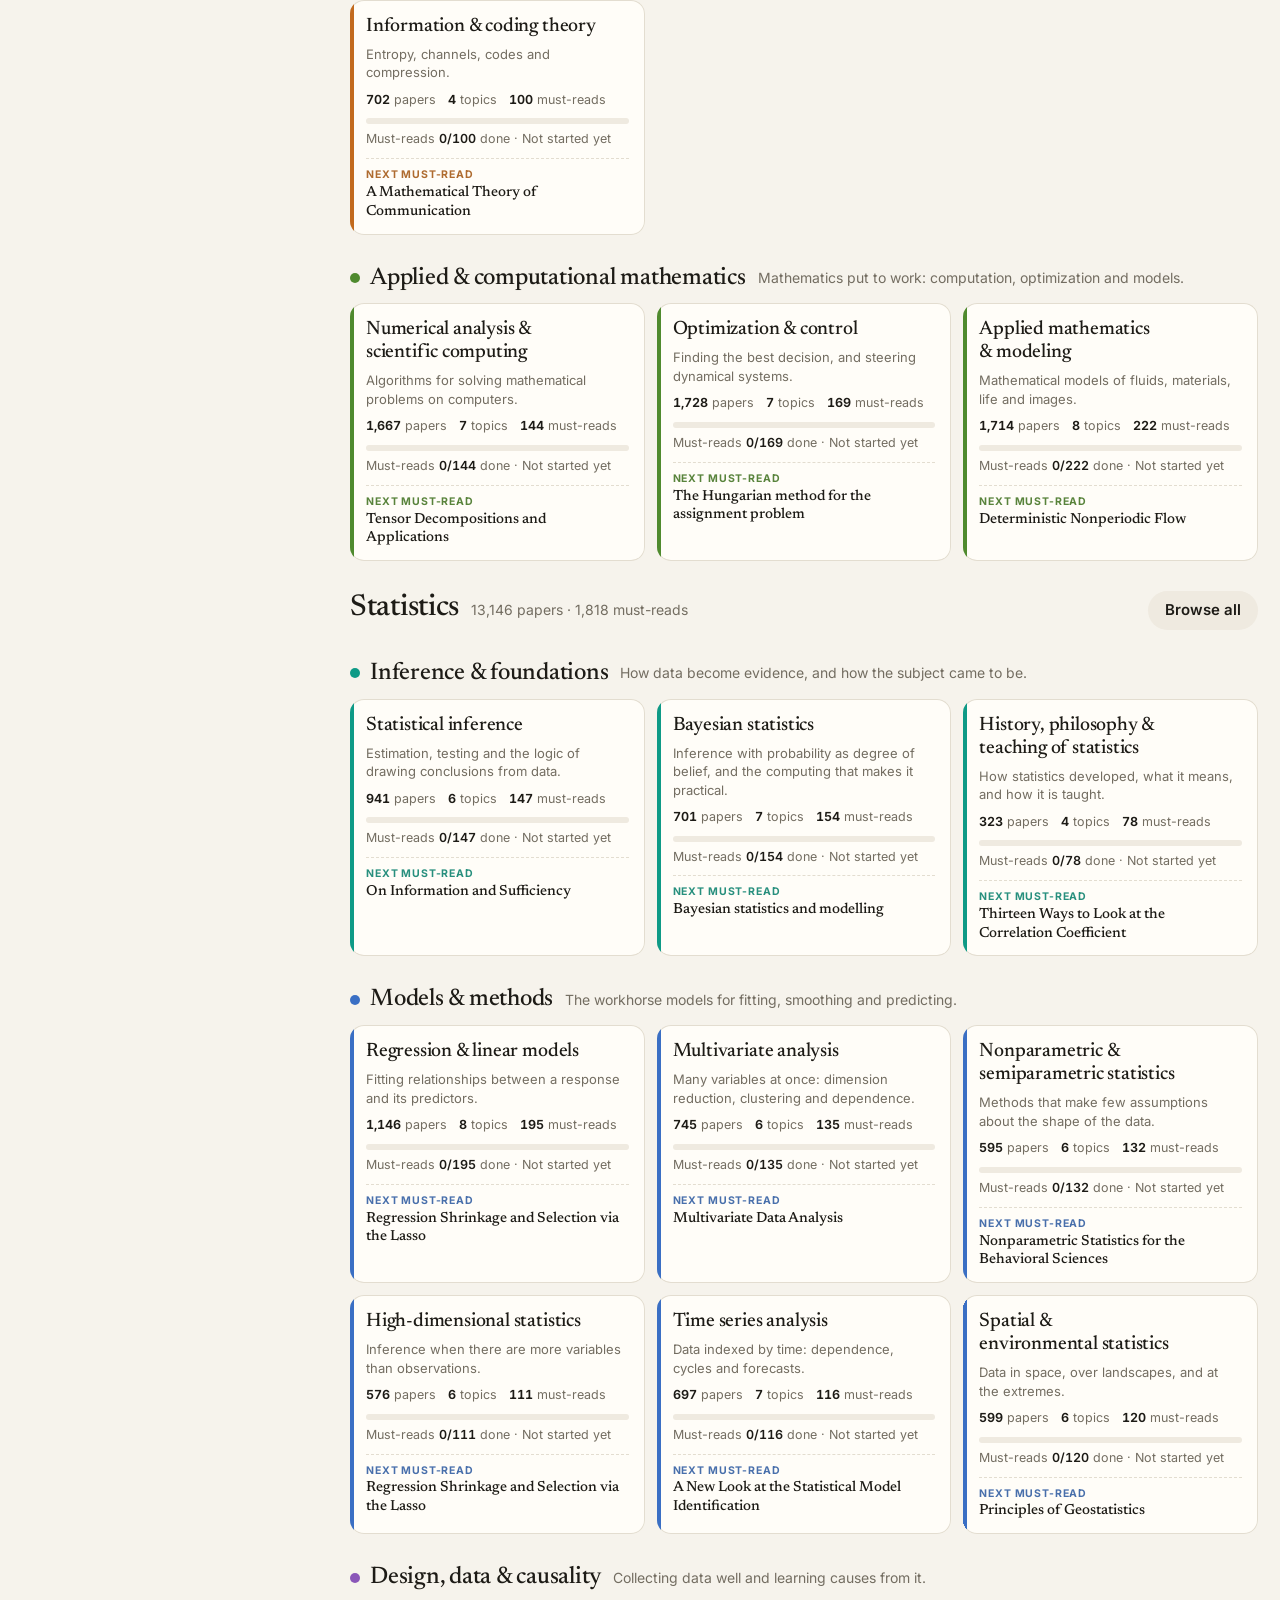
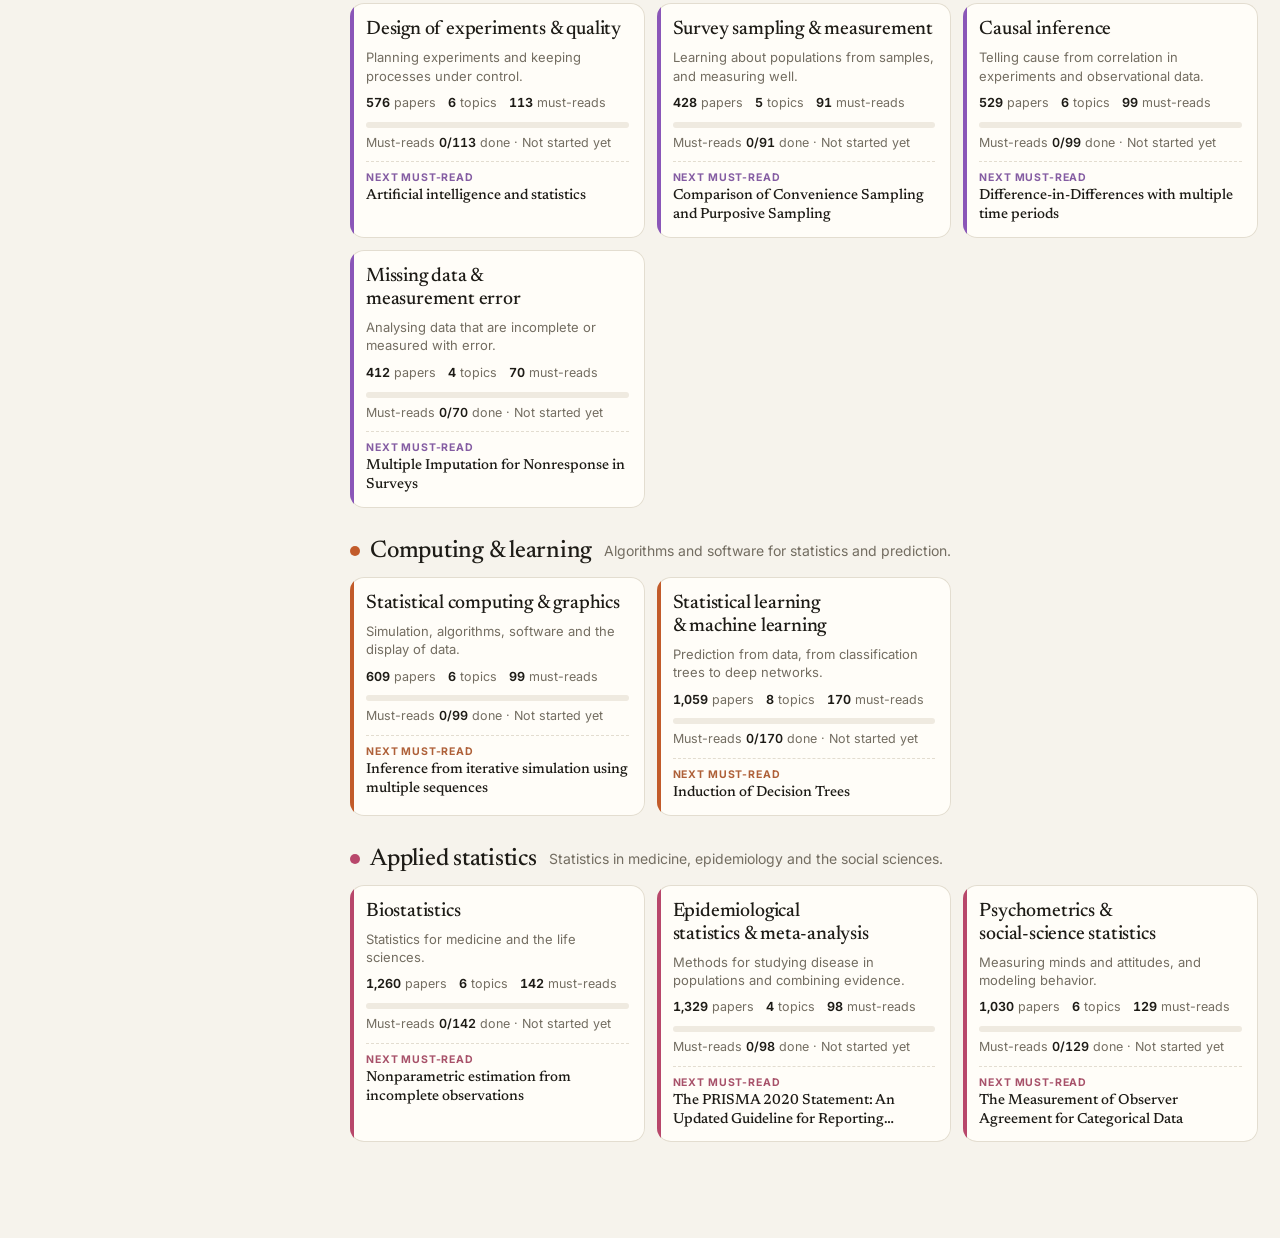
==== commit dfb0fcaa: "Redesign around weekly goals and five steps, and save from any device - A fifth step, Flashcards: wr" ====
--- a/index.html
+++ b/index.html
@@ -4,14 +4,14 @@
 <meta charset="utf-8">
 <meta name="viewport" content="width=device-width, initial-scale=1, viewport-fit=cover">
 <title>Paper Archive</title>
-<meta name="description" content="A personal archive of economics papers: printed, read, noted, researched.">
+<meta name="description" content="A public reading archive of economics, mathematics and statistics papers: printed, read, noted, researched and made into flashcards.">
 <meta name="theme-color" content="#f6f3ec" media="(prefers-color-scheme: light)">
 <meta name="theme-color" content="#16150f" media="(prefers-color-scheme: dark)">
 <link rel="icon" href="data:image/svg+xml,%3Csvg xmlns='http://www.w3.org/2000/svg' viewBox='0 0 32 32'%3E%3Crect width='32' height='32' rx='8' fill='%231d1b16'/%3E%3Crect x='7' y='7' width='8' height='8' rx='2' fill='%238b5cf6'/%3E%3Crect x='17' y='7' width='8' height='8' rx='2' fill='%232563eb'/%3E%3Crect x='7' y='17' width='8' height='8' rx='2' fill='%23f59e0b'/%3E%3Crect x='17' y='17' width='8' height='8' rx='2' fill='%2310b981'/%3E%3C/svg%3E">
 <link rel="preconnect" href="https://fonts.googleapis.com">
 <link rel="preconnect" href="https://fonts.gstatic.com" crossorigin>
 <link rel="stylesheet" href="https://fonts.googleapis.com/css2?family=Inter:wght@400;500;600;700&family=Newsreader:ital,opsz,wght@0,6..72,400;0,6..72,500;0,6..72,600;1,6..72,400&display=swap">
-<link rel="stylesheet" href="styles.css?v=3">
+<link rel="stylesheet" href="styles.css?v=4">
 <script>/* apply the saved theme before first paint */try{var t=localStorage.getItem('pa-theme');if(t==='light'||t==='dark')document.documentElement.setAttribute('data-theme',t)}catch(e){}</script>
 </head>
 <body>
@@ -43,11 +43,12 @@
   <main class="main" id="main" tabindex="-1">
     <div class="savebanner" id="saveBanner" hidden>
       <span id="saveBannerText">Your changes are only saved in this browser.</span>
-      <button type="button" class="pill dark" id="saveBannerBtn">Connect GitHub</button>
+      <button type="button" class="pill dark" id="saveBannerBtn">How saving works</button>
     </div>
     <div id="view"><p class="loading">Opening the archive…</p></div>
   </main>
 </div>
+<nav class="tabbar" id="tabbar" aria-label="Views"></nav>
 
 <!-- Edit / add paper -->
 <dialog id="paperDlg" aria-labelledby="paperDlgTitle">
@@ -72,8 +73,19 @@
       <label>Topic<input id="pTopic" list="topicList" required></label>
     </div>
     <div class="fields" data-pane="edit">
+      <div class="timeline" id="pSteps" aria-label="Steps done"></div>
       <label>Notes<textarea id="pNotes" rows="3"></textarea></label>
       <label>Research link <span class="hint">your repo or write-up</span><input id="pResearch" type="url" placeholder="https://github.com/…"></label>
+      <div class="cardsed" id="pCardsWrap">
+        <div class="cardsed-head"><b>Flashcards</b><span class="hint" id="pCardsCount"></span></div>
+        <ol class="cardlist" id="pCards"></ol>
+        <div class="row2">
+          <label>Question<textarea id="pQ" rows="2" placeholder="What does the paper ask?"></textarea></label>
+          <label>Answer<textarea id="pA" rows="2"></textarea></label>
+        </div>
+        <div><button type="button" class="pill" id="pAddCard">+ Add card</button></div>
+        <label>Deck link <span class="hint">optional: Anki, Quizlet or any page</span><input id="pDeck" type="url" placeholder="https://…"></label>
+      </div>
     </div>
     <details class="more-details" data-pane="one">
       <summary>More details</summary>
@@ -112,28 +124,39 @@
 <dialog id="setDlg" aria-labelledby="setDlgTitle">
   <form method="dialog" id="setForm">
     <h2 id="setDlgTitle">Settings</h2>
-    <p class="hint" id="setStatus"></p>
-    <label>GitHub token <span class="hint">needed once per device to save changes</span>
-      <input id="sToken" type="password" autocomplete="off" placeholder="github_pat_…">
-    </label>
-    <p class="hint"><a href="https://github.com/settings/personal-access-tokens/new" target="_blank" rel="noopener">Create a token</a>: only this repo, Contents set to read and write. It stays in this browser.</p>
+    <div class="savestate" id="setStatus"></div>
+    <fieldset class="goalset" id="goalSet">
+      <legend>Weekly goals <span class="hint">papers per week, for each step</span></legend>
+      <div class="goalinputs">
+        <label><span><i class="k" style="background:var(--pr)"></i>Print</span><input id="gPr" type="number" min="0" max="200" inputmode="numeric"></label>
+        <label><span><i class="k" style="background:var(--rd)"></i>Read</span><input id="gRd" type="number" min="0" max="200" inputmode="numeric"></label>
+        <label><span><i class="k" style="background:var(--nt)"></i>Notes</span><input id="gNt" type="number" min="0" max="200" inputmode="numeric"></label>
+        <label><span><i class="k" style="background:var(--rs)"></i>Research</span><input id="gRs" type="number" min="0" max="200" inputmode="numeric"></label>
+        <label><span><i class="k" style="background:var(--fl)"></i>Flashcards</span><input id="gFl" type="number" min="0" max="200" inputmode="numeric"></label>
+      </div>
+      <label class="inline">Weeks start on <select id="gWs"><option value="1">Monday</option><option value="0">Sunday</option></select></label>
+    </fieldset>
     <details class="more-details">
-      <summary>Repository</summary>
+      <summary>Advanced: save with your own GitHub token</summary>
       <div class="fields">
+        <label>GitHub token <span class="hint">only needed if the save relay is not connected</span>
+          <input id="sToken" type="password" autocomplete="off" placeholder="github_pat_…">
+        </label>
+        <p class="hint"><a href="https://github.com/settings/personal-access-tokens/new" target="_blank" rel="noopener">Create a token</a>: only this repo, Contents set to read and write. It stays in this browser.</p>
         <div class="row3">
           <label>User<input id="sOwner" autocomplete="off"></label>
           <label>Repo<input id="sRepo" autocomplete="off"></label>
           <label>Branch<input id="sBranch" autocomplete="off" placeholder="main"></label>
         </div>
         <div class="dlgfoot">
-          <button class="linkbtn" type="button" id="sExport">Download a backup</button>
+          <button class="pill" type="button" id="sTest">Test token</button>
           <button class="linkbtn danger" type="button" id="sForget">Remove token from this device</button>
         </div>
       </div>
     </details>
     <p class="formerr" id="setMsg" hidden></p>
     <div class="dlgfoot">
-      <button class="pill" type="button" id="sTest">Test</button>
+      <button class="linkbtn" type="button" id="sExport">Download a backup</button>
       <span class="grow"></span>
       <button class="pill" value="cancel" formnovalidate>Close</button>
       <button class="pill primary" value="save">Save</button>
@@ -171,6 +194,6 @@
 <datalist id="topicList"></datalist>
 <datalist id="subList"></datalist>
 <div id="toast" class="toast" role="status" hidden></div>
-<script src="app.js?v=5"></script>
+<script src="app.js?v=6"></script>
 </body>
 </html>
--- a/styles.css
+++ b/styles.css
@@ -1,10 +1,10 @@
 /* Paper Archive: a reading room.
    Warm paper background, serif titles, one accent colour per part of the discipline (--fc),
-   and four fixed colours for the four steps: printed, read, notes, researched. */
+   and five fixed colours for the five steps: printed, read, notes, researched, flashcards. */
 :root {
   --bg: #f6f3ec; --surface: #fffdf8; --raised: #ffffff;
   --ink: #1d1b16; --ink2: #45413a; --muted: #736d61; --line: #e3ddd0; --soft: #efeae0; --softer: #f3efe6;
-  --pr: #7c4dee; --rd: #1f5fd6; --nt: #c47a00; --rs: #0b8f63;
+  --pr: #7c4dee; --rd: #1f5fd6; --nt: #c47a00; --rs: #0b8f63; --fl: #d6336c;
   --danger: #c62828; --star: #c98a00; --fc: #3b3a8f;
   --f-display: "Newsreader", "Iowan Old Style", "Palatino Linotype", Georgia, serif;
   --f-body: "Inter", system-ui, -apple-system, "Segoe UI", Roboto, sans-serif;
@@ -16,7 +16,7 @@
   :root:not([data-theme="light"]) {
     --bg: #16150f; --surface: #1e1c15; --raised: #25221a;
     --ink: #f3efe4; --ink2: #d5cfc0; --muted: #a39c8b; --line: #353124; --soft: #2a271d; --softer: #232018;
-    --pr: #a989ff; --rd: #6ea3ff; --nt: #f0b33c; --rs: #3fcf98; --danger: #ff7b72; --star: #f0b33c; --fc: #a5a4ff;
+    --pr: #a989ff; --rd: #6ea3ff; --nt: #f0b33c; --rs: #3fcf98; --fl: #ff7aa8; --danger: #ff7b72; --star: #f0b33c; --fc: #a5a4ff;
     --shadow: 0 1px 0 rgba(0, 0, 0, .3), 0 8px 26px rgba(0, 0, 0, .35);
     color-scheme: dark;
   }
@@ -24,7 +24,7 @@
 :root[data-theme="dark"] {
   --bg: #16150f; --surface: #1e1c15; --raised: #25221a;
   --ink: #f3efe4; --ink2: #d5cfc0; --muted: #a39c8b; --line: #353124; --soft: #2a271d; --softer: #232018;
-  --pr: #a989ff; --rd: #6ea3ff; --nt: #f0b33c; --rs: #3fcf98; --danger: #ff7b72; --star: #f0b33c; --fc: #a5a4ff;
+  --pr: #a989ff; --rd: #6ea3ff; --nt: #f0b33c; --rs: #3fcf98; --fl: #ff7aa8; --danger: #ff7b72; --star: #f0b33c; --fc: #a5a4ff;
   --shadow: 0 1px 0 rgba(0, 0, 0, .3), 0 8px 26px rgba(0, 0, 0, .35);
   color-scheme: dark;
 }
@@ -217,7 +217,7 @@
 .st:active { transform: scale(.9); }
 .st[aria-pressed="true"] { background: var(--c); color: #fff; }
 .st svg { width: 17px; height: 17px; }
-.st.pr, .step.pr { --c: var(--pr); } .st.rd, .step.rd { --c: var(--rd); } .st.nt, .step.nt { --c: var(--nt); } .st.rs, .step.rs { --c: var(--rs); }
+.pr { --c: var(--pr); } .rd { --c: var(--rd); } .nt { --c: var(--nt); } .rs { --c: var(--rs); } .fl { --c: var(--fl); }
 .st.locked { opacity: .38; cursor: not-allowed; }
 .st.locked:hover { color: var(--muted); background: var(--soft); }
 .learn {
@@ -264,6 +264,15 @@
 .spark i { width: 5px; border-radius: 2px 2px 0 0; background: color-mix(in srgb, var(--c) 55%, var(--soft)); min-height: 2px; }
 .cardbar { height: 4px; border-radius: 99px; background: var(--soft); overflow: hidden; }
 .cardbar i { display: block; height: 100%; background: var(--rd); }
+.cardstats { display: flex; flex-wrap: wrap; gap: 2px 12px; font-size: 12.5px; color: var(--muted); margin-top: 2px; }
+.cardstats b { color: var(--ink); font-weight: 650; font-variant-numeric: tabular-nums; }
+.cardprog { display: grid; gap: 6px; margin-top: 2px; }
+.cardprogtxt { font-size: 12.5px; color: var(--muted); }
+.cardprogtxt b { color: var(--ink); font-weight: 600; font-variant-numeric: tabular-nums; }
+.cardnext { display: grid; gap: 1px; padding-top: 8px; margin-top: 2px; border-top: 1px dashed var(--line); }
+.cardnext span { font-size: 10.5px; font-weight: 700; letter-spacing: .08em; text-transform: uppercase; color: color-mix(in srgb, var(--c) 75%, var(--muted)); }
+.cardnext b { font: 500 14.5px/1.3 var(--f-display); display: -webkit-box; -webkit-line-clamp: 2; -webkit-box-orient: vertical; overflow: hidden; }
+.seg.thin { height: 6px; max-width: none; }
 .card.empty-card { box-shadow: inset 0 0 0 1px var(--line); background: transparent; border-style: dashed; }
 .tgrid { display: grid; grid-template-columns: repeat(auto-fill, minmax(300px, 1fr)); gap: 8px; }
 .tcard {
@@ -273,13 +282,14 @@
 .tcard:hover { box-shadow: inset 0 0 0 1px color-mix(in srgb, var(--fc) 55%, var(--line)); }
 .tcard b { font: 500 16.5px/1.25 var(--f-display); }
 .tcard .tn { font-size: 12.5px; color: var(--muted); font-variant-numeric: tabular-nums; white-space: nowrap; text-align: right; }
-.tcard .cardbar { grid-column: 1 / -1; margin-top: 6px; }
+.tcard .cardbar, .tcard .seg { grid-column: 1 / -1; margin-top: 6px; }
+.tcard .tsub { grid-column: 1 / -1; font-size: 12px; color: var(--muted); white-space: nowrap; overflow: hidden; text-overflow: ellipsis; }
 
 /* ---------- home ---------- */
 .welcome { display: grid; gap: 10px; padding-bottom: 6px; }
 .welcome h1 { font-size: clamp(34px, 5vw, 54px); }
 .welcome h1 em { font-style: italic; color: color-mix(in srgb, var(--fc) 80%, var(--ink)); }
-.statgrid { display: grid; grid-template-columns: repeat(auto-fit, minmax(128px, 1fr)); gap: 10px; margin-top: 8px; }
+.statgrid { display: grid; grid-template-columns: repeat(auto-fit, minmax(104px, 1fr)); gap: 10px; margin-top: 8px; }
 .stat { background: var(--surface); border-radius: 12px; padding: 12px 14px; box-shadow: inset 0 0 0 1px var(--line); display: grid; gap: 1px; }
 .stat b { font: 500 27px/1.1 var(--f-display); font-variant-numeric: tabular-nums; }
 .stat span { font-size: 12.5px; color: var(--muted); display: flex; align-items: center; gap: 6px; }
@@ -328,7 +338,7 @@
 .nowlinks { display: flex; flex-wrap: wrap; gap: 8px; align-items: center; }
 .nowlinks .plink { padding: 5px 12px; font-size: 13px; }
 .nowlinks .learn { margin-left: 0; }
-.steps { list-style: none; margin: 6px 0 0; padding: 0; display: grid; grid-template-columns: repeat(4, minmax(0, 1fr)); gap: 8px; }
+.steps { list-style: none; margin: 6px 0 0; padding: 0; display: grid; grid-template-columns: repeat(5, minmax(0, 1fr)); gap: 8px; }
 .step { display: flex; gap: 10px; align-items: center; padding: 10px 12px; border-radius: 12px; background: var(--soft); color: var(--muted); min-width: 0; }
 .step .dotn { flex: none; width: 28px; height: 28px; border-radius: 50%; display: grid; place-items: center; font-weight: 700; font-size: 13px; background: var(--surface); }
 .step .sl { display: grid; min-width: 0; }
@@ -343,7 +353,9 @@
 .doit-btns { display: flex; flex-wrap: wrap; gap: 14px; align-items: center; }
 .pill.go { display: inline-flex; align-items: center; gap: 8px; padding: 11px 20px; font-size: 15px; color: #fff; }
 .pill.go svg { width: 18px; height: 18px; }
-.pill.go.pr { background: var(--pr); } .pill.go.rd { background: var(--rd); } .pill.go.nt { background: var(--nt); } .pill.go.rs { background: var(--rs); }
+.pill.go { background: var(--c); }
+:root[data-theme="dark"] .pill.go { color: #14130d; }
+@media (prefers-color-scheme: dark) { :root:not([data-theme="light"]) .pill.go { color: #14130d; } }
 .rsin { display: grid; gap: 5px; font-size: 13px; font-weight: 600; color: var(--muted); max-width: 520px; }
 .rsin input { padding: 10px 12px; border: 0; border-radius: 10px; background: var(--soft); color: var(--ink); font-weight: 400; }
 .phasetask { padding: 12px 14px; border-radius: 12px; background: color-mix(in srgb, var(--fc) 10%, var(--surface)); font-size: 14px; }
@@ -357,7 +369,7 @@
 .upt small { color: var(--muted); font-size: 12.5px; }
 .upd { display: flex; gap: 4px; }
 .upd i { width: 8px; height: 8px; border-radius: 50%; background: var(--line); }
-.upd i.on.pr { background: var(--pr); } .upd i.on.rd { background: var(--rd); } .upd i.on.nt { background: var(--nt); } .upd i.on.rs { background: var(--rs); }
+.upd i.on { background: var(--c); }
 .donep { opacity: .7; }
 .donep .upn { color: var(--rs); }
 .phasemark { font-size: 11.5px; font-weight: 700; letter-spacing: .07em; text-transform: uppercase; color: color-mix(in srgb, var(--fc) 80%, var(--ink)); padding: 10px 16px 8px; background: var(--softer); border-bottom: 1px solid var(--line); }
@@ -409,6 +421,158 @@
 .sumwrite ol { margin: 4px 0 0; padding-left: 18px; display: grid; gap: 4px; font-weight: 500; }
 .sumlbl { font-size: 11px; font-weight: 700; letter-spacing: .06em; text-transform: uppercase; color: var(--muted); }
 
+
+/* ---------- tasks, events, goals: shared by Overview, This week and Progress ---------- */
+.blurb.small { font-size: 14px; color: var(--muted); }
+.pill.sm { padding: 5px 12px; font-size: 13px; }
+.pill.go.sm { padding: 6px 12px; font-size: 13px; gap: 6px; }
+.pill.go.sm svg { width: 15px; height: 15px; }
+.tstep { width: 30px; height: 30px; border-radius: 9px; display: grid; place-items: center; flex: none;
+  background: color-mix(in srgb, var(--c) 15%, var(--surface)); color: var(--c); }
+.tstep svg { width: 16px; height: 16px; }
+.tstep.mini { width: 22px; height: 22px; border-radius: 7px; }
+.tstep.mini svg { width: 12px; height: 12px; }
+.tasks { list-style: none; margin: 0; padding: 0; display: grid; }
+.task { display: grid; grid-template-columns: auto minmax(0, 1fr) auto; gap: 10px; align-items: center; padding: 9px 2px; border-bottom: 1px solid var(--line); }
+.task:last-child { border-bottom: 0; }
+.tmain { display: grid; min-width: 0; }
+.ttitle { font: 500 15.5px/1.3 var(--f-display); text-decoration: none; overflow-wrap: anywhere; }
+.ttitle:hover { text-decoration: underline; text-underline-offset: 3px; text-decoration-thickness: 1px; }
+.tmain small { font-size: 12.5px; color: var(--muted); }
+.tmain .s { color: var(--star); letter-spacing: 1px; }
+.tmain .where, .evt .where { border: 0; background: none; padding: 0; font: inherit; color: var(--muted); text-decoration: underline; text-decoration-color: var(--line); text-underline-offset: 3px; }
+.tmain .where:hover { text-decoration: underline; text-underline-offset: 3px; }
+.tdone { font-size: 12.5px; font-weight: 600; color: var(--c, var(--rs)); white-space: nowrap; }
+.twait { font-size: 12px; color: var(--muted); white-space: nowrap; }
+.evlist { list-style: none; margin: 0; padding: 0; display: grid; }
+.ev, .fin { display: grid; grid-template-columns: 54px auto minmax(0, 1fr); gap: 10px; align-items: center; padding: 8px 2px; border-bottom: 1px solid var(--line); }
+.fin { grid-template-columns: 54px minmax(0, 1fr) auto; }
+.ev:last-child, .fin:last-child { border-bottom: 0; }
+.evd { font-size: 12px; font-weight: 600; color: var(--muted); font-variant-numeric: tabular-nums; }
+.evt { display: grid; min-width: 0; }
+.evt b { font: 500 15px/1.3 var(--f-display); overflow-wrap: anywhere; }
+.evt small { font-size: 12px; color: var(--muted); }
+.evt small a { color: var(--pr); }
+.finlinks { display: flex; gap: 6px; flex-wrap: wrap; justify-content: end; }
+.plink.fc { color: var(--fl); background: color-mix(in srgb, var(--fl) 12%, transparent); border: 0; cursor: pointer; font-family: inherit; }
+.plink.fc:hover { background: var(--fl); color: #fff; }
+button.plink { border: 0; font-family: inherit; cursor: pointer; }
+.dayhead { display: flex; gap: 8px; align-items: baseline; font-weight: 650; font-size: 13.5px; padding: 14px 2px 4px; }
+.dayhead small { font-weight: 500; color: var(--muted); }
+.dayhead:first-child { padding-top: 0; }
+
+.weekpanel { margin-top: 14px; gap: 12px; }
+.wphead { display: flex; flex-wrap: wrap; gap: 10px 16px; align-items: center; justify-content: space-between; }
+.wpsum { font: 500 21px/1.2 var(--f-display); }
+.goalmini { display: grid; grid-template-columns: repeat(5, minmax(0, 1fr)); gap: 12px; }
+.gb { display: grid; gap: 6px; min-width: 0; }
+.gbt { display: flex; justify-content: space-between; gap: 6px; align-items: center; font-size: 13px; }
+.gbl { display: inline-flex; align-items: center; gap: 6px; font-weight: 600; color: var(--ink2); white-space: nowrap; overflow: hidden; text-overflow: ellipsis; }
+.gbl svg { width: 15px; height: 15px; color: var(--c); }
+.gbn { color: var(--muted); font-variant-numeric: tabular-nums; white-space: nowrap; }
+.gbn b { color: var(--ink); font-weight: 650; }
+.gbar { height: 8px; border-radius: 99px; background: var(--soft); overflow: hidden; }
+.gbar i { display: block; height: 100%; border-radius: 99px; background: var(--c); transition: width .3s; }
+.met .gbn b, .goal.met small { color: var(--c); }
+
+/* ---------- This week ---------- */
+.weeknav { display: flex; align-items: center; gap: 6px; flex-wrap: wrap; }
+.weeknav h1 { font-size: clamp(30px, 4.2vw, 46px); }
+.wkbtn { font-size: 26px; line-height: 1; width: 40px; height: 40px; color: var(--ink2); }
+.goals { display: grid; grid-template-columns: repeat(5, minmax(0, 1fr)); gap: 10px; }
+.goal { background: var(--surface); border-radius: var(--r); padding: 14px 14px 12px; box-shadow: inset 0 0 0 1px var(--line); display: grid; gap: 8px; min-width: 0; }
+.goal.met { box-shadow: inset 0 0 0 1.5px color-mix(in srgb, var(--c) 60%, var(--line)); background: color-mix(in srgb, var(--c) 6%, var(--surface)); }
+.goaltop { display: flex; align-items: center; gap: 8px; }
+.goalname { font-weight: 650; font-size: 14px; }
+.goalnum { display: flex; align-items: baseline; gap: 5px; }
+.goalnum b { font: 500 34px/1 var(--f-display); font-variant-numeric: tabular-nums; }
+.goalnum span { color: var(--muted); font-size: 15px; }
+.goal small { font-size: 12.5px; color: var(--muted); font-weight: 500; }
+.goaledit { margin: 8px 2px 0; }
+.days { display: grid; grid-template-columns: repeat(7, minmax(0, 1fr)); gap: 8px; margin-top: 18px; background: var(--surface); border-radius: var(--r); padding: 14px; box-shadow: inset 0 0 0 1px var(--line); }
+.day { display: grid; justify-items: center; gap: 4px; font-size: 12px; color: var(--muted); min-width: 0; }
+.day b { font-size: 13px; color: var(--ink); min-height: 1.2em; font-variant-numeric: tabular-nums; }
+.dbar { width: min(34px, 100%); height: 84px; border-radius: 8px; background: var(--softer); display: flex; flex-direction: column-reverse; overflow: hidden; }
+.dbar i { display: block; width: 100%; }
+.day.today span { color: var(--ink); font-weight: 700; }
+.day.today .dbar { box-shadow: inset 0 0 0 2px var(--fc); }
+.day.future { opacity: .55; }
+.todo { display: grid; grid-template-columns: repeat(auto-fit, minmax(330px, 1fr)); gap: 12px; align-items: start; }
+.todogroup { background: var(--surface); border-radius: var(--r); padding: 12px 16px 6px; box-shadow: inset 0 0 0 1px var(--line); min-width: 0; }
+.todogroup h3 { font: 650 15px var(--f-body); display: flex; align-items: center; gap: 9px; padding-bottom: 6px; border-bottom: 1px solid var(--line); }
+.todogroup h3 small { margin-left: auto; font-weight: 500; color: var(--muted); font-size: 12.5px; }
+.nexth small { font: 500 14px var(--f-body); color: var(--muted); margin-left: 6px; }
+
+/* ---------- Progress ---------- */
+.wchart { position: relative; display: grid; grid-template-columns: repeat(12, minmax(0, 1fr)); gap: 6px; height: 210px; align-items: end; padding-top: 18px; }
+.wcol { display: grid; grid-template-rows: minmax(0, 1fr) auto auto; justify-items: center; gap: 3px; height: 100%; min-width: 0; }
+.wbar { width: min(30px, 90%); height: 100%; display: flex; flex-direction: column-reverse; border-radius: 6px 6px 3px 3px; overflow: hidden; background: var(--softer); }
+.wbar i { display: block; width: 100%; }
+.wcol b { font-size: 12px; min-height: 1.2em; font-variant-numeric: tabular-nums; }
+.wcol span { font-size: 10.5px; color: var(--muted); white-space: nowrap; }
+.wcol.now span { color: var(--ink); font-weight: 700; }
+.goalline { position: absolute; left: 0; right: 0; border-top: 1.5px dashed color-mix(in srgb, var(--fc) 55%, var(--line)); margin-bottom: 36px; pointer-events: none; }
+.goalline span { position: absolute; right: 0; top: -18px; font-size: 11px; font-weight: 600; color: color-mix(in srgb, var(--fc) 80%, var(--muted)); background: var(--surface); padding: 0 4px; }
+.chartlegend { padding: 10px 0 0; }
+.ptable { display: grid; background: var(--surface); border-radius: var(--r); box-shadow: inset 0 0 0 1px var(--line); overflow: clip; }
+.prow { display: grid; grid-template-columns: minmax(170px, 2.2fr) repeat(7, minmax(54px, 1fr)); gap: 8px; align-items: center; padding: 10px 16px; border: 0; border-bottom: 1px solid var(--line); background: none; text-align: left; font-size: 13.5px; width: 100%; }
+.prow:last-child { border-bottom: 0; }
+button.prow:hover { background: color-mix(in srgb, var(--soft) 55%, transparent); }
+.phead { font-size: 11px; font-weight: 700; letter-spacing: .06em; text-transform: uppercase; color: var(--muted); background: var(--softer); }
+.pname { display: flex; align-items: center; gap: 8px; font-weight: 600; min-width: 0; flex-wrap: wrap; }
+.pname small { flex-basis: 100%; padding-left: 18px; font-weight: 400; color: var(--muted); font-size: 12px; }
+.pname .sw { width: 10px; height: 10px; border-radius: 3px; flex: none; }
+.prow .num { font-variant-numeric: tabular-nums; display: inline-flex; align-items: center; gap: 5px; }
+.prow .k { width: 7px; height: 7px; border-radius: 50%; display: inline-block; }
+
+/* ---------- Flashcards ---------- */
+.flash { display: grid; gap: 12px; justify-items: center; margin: 4px 0 8px; }
+.flashcard { width: min(680px, 100%); min-height: 260px; border: 0; border-radius: 22px; padding: 26px 30px; display: grid; gap: 14px; align-content: center; justify-items: center; text-align: center;
+  background: var(--surface); box-shadow: inset 0 0 0 1px var(--line), var(--shadow); transition: background .2s; }
+.flash.flipped .flashcard { background: color-mix(in srgb, var(--fl) 9%, var(--surface)); box-shadow: inset 0 0 0 1.5px color-mix(in srgb, var(--fl) 45%, var(--line)), var(--shadow); }
+.fside { font-size: 11px; font-weight: 700; letter-spacing: .12em; text-transform: uppercase; color: var(--fl); }
+.ftext { font: 500 clamp(21px, 2.6vw, 28px)/1.3 var(--f-display); white-space: pre-wrap; overflow-wrap: anywhere; }
+.fhint { font-size: 12px; color: var(--muted); }
+.fmeta { font-size: 13px; color: var(--muted); text-align: center; max-width: 680px; }
+.fmeta a { color: var(--ink2); }
+.fbtns { display: flex; flex-wrap: wrap; gap: 10px; align-items: center; justify-content: center; }
+.fcedit { display: grid; gap: 10px; padding: 12px 14px; border-radius: 14px; background: color-mix(in srgb, var(--fl) 6%, var(--surface)); box-shadow: inset 0 0 0 1px color-mix(in srgb, var(--fl) 25%, var(--line)); }
+.fcedit textarea { padding: 9px 11px; border: 0; border-radius: 10px; background: var(--surface); color: var(--ink); font-weight: 400; resize: vertical; box-shadow: inset 0 0 0 1px var(--line); }
+.fcedit .rsin input { background: var(--surface); box-shadow: inset 0 0 0 1px var(--line); }
+.cardlist { list-style: decimal; margin: 0; padding-left: 22px; display: grid; gap: 6px; font-size: 14px; }
+.cardlist li { padding-left: 2px; }
+.cardlist li > div { display: grid; gap: 1px; }
+.cardlist li > div b { font-weight: 600; }
+.cardlist li > div span { color: var(--muted); }
+.cardlist li { display: list-item; }
+.cardlist .linkbtn { font-size: 12.5px; padding: 0; }
+.cardsed { display: grid; gap: 10px; padding: 12px 14px; border-radius: 12px; background: color-mix(in srgb, var(--fl) 6%, var(--soft)); }
+.cardsed-head { display: flex; gap: 8px; align-items: baseline; }
+.cardsed textarea, .cardsed input { background: var(--raised) !important; }
+.timeline { display: grid; grid-template-columns: repeat(5, minmax(0, 1fr)); gap: 6px; }
+.tl { display: grid; justify-items: center; gap: 2px; padding: 8px 4px; border-radius: 10px; background: var(--soft); font-size: 12px; color: var(--muted); text-align: center; }
+.tl i { display: grid; place-items: center; width: 26px; height: 26px; border-radius: 50%; background: var(--surface); }
+.tl i svg { width: 14px; height: 14px; }
+.tl b { font-size: 12px; color: inherit; }
+.tl small { font-size: 11px; }
+.tl.on { background: color-mix(in srgb, var(--c) 13%, var(--surface)); color: var(--ink); }
+.tl.on i { background: var(--c); color: #fff; }
+
+/* ---------- settings ---------- */
+.savestate { font-size: 13.5px; line-height: 1.5; padding: 11px 13px; border-radius: 12px; background: var(--soft); color: var(--ink2); }
+.savestate .okc { color: var(--rs); }
+.goalset { border: 0; padding: 0; margin: 0; display: grid; gap: 10px; }
+.goalset legend { font-weight: 650; font-size: 15px; padding: 0; margin-bottom: 8px; display: flex; gap: 8px; align-items: baseline; flex-wrap: wrap; }
+.goalinputs { display: grid; grid-template-columns: repeat(5, minmax(0, 1fr)); gap: 8px; }
+.goalinputs label span { display: inline-flex; align-items: center; gap: 5px; }
+.goalinputs .k { width: 8px; height: 8px; border-radius: 50%; display: inline-block; }
+.goalinputs input { text-align: center; font-size: 17px; font-weight: 600; font-variant-numeric: tabular-nums; }
+label.inline { display: flex; align-items: center; gap: 8px; }
+label.inline select { width: auto; }
+
+/* ---------- tab bar (phones and narrow windows) ---------- */
+.tabbar { display: none; }
+
 /* ---------- narrow screens ---------- */
 @media (max-width: 1100px) { .synctext { display: none; } .brand { width: auto; } }
 @media (max-width: 920px) {
@@ -422,8 +586,22 @@
   .sidebar.open { transform: none; visibility: visible; box-shadow: 8px 0 30px rgba(0, 0, 0, .2); }
   .scrim { display: block; position: fixed; inset: 0; z-index: 45; background: rgba(24, 20, 10, .45); }
   .scrim[hidden] { display: none; }
-  .main { padding: 20px max(16px, env(safe-area-inset-right, 0px)) 90px max(16px, env(safe-area-inset-left, 0px)); }
+  .main { padding: 20px max(16px, env(safe-area-inset-right, 0px)) calc(104px + env(safe-area-inset-bottom, 0px)) max(16px, env(safe-area-inset-left, 0px)); }
   .duo { grid-template-columns: minmax(0, 1fr); }
+  .tabbar {
+    display: grid; grid-template-columns: repeat(5, minmax(0, 1fr)); position: fixed; left: 0; right: 0; bottom: 0; z-index: 40;
+    padding: 5px max(6px, env(safe-area-inset-right, 0px)) calc(5px + env(safe-area-inset-bottom, 0px)) max(6px, env(safe-area-inset-left, 0px));
+    background: color-mix(in srgb, var(--bg) 92%, transparent); backdrop-filter: saturate(1.4) blur(12px); border-top: 1px solid var(--line);
+  }
+  .tabbar button { border: 0; background: none; display: grid; justify-items: center; gap: 2px; padding: 6px 2px 5px; border-radius: 12px; color: var(--muted); font-size: 11px; font-weight: 600; }
+  .tabbar button svg { width: 22px; height: 22px; }
+  .tabbar button[aria-current="page"] { color: var(--ink); background: var(--soft); }
+  .toast { bottom: calc(84px + env(safe-area-inset-bottom, 0px)); }
+  .goals { grid-template-columns: repeat(auto-fill, minmax(150px, 1fr)); }
+  .goalmini { grid-template-columns: repeat(auto-fill, minmax(140px, 1fr)); }
+  .prow { grid-template-columns: minmax(130px, 1.6fr) repeat(7, minmax(46px, 1fr)); padding: 9px 12px; font-size: 12.5px; }
+  .ptable { overflow-x: auto; }
+  .ptable .prow { min-width: 620px; }
 }
 @media (max-width: 640px) {
   .top { gap: 6px; padding-left: max(8px, env(safe-area-inset-left, 0px)); padding-right: max(10px, env(safe-area-inset-right, 0px)); }
@@ -439,7 +617,20 @@
   .learn.bare { width: 42px; margin-left: auto; }
   .sortwrap { margin-left: 0; }
   .row3 { grid-template-columns: minmax(0, 1fr); }
-  .steps { grid-template-columns: repeat(2, minmax(0, 1fr)); }
+  .steps { grid-template-columns: repeat(auto-fill, minmax(104px, 1fr)); }
+  .step { padding: 8px 9px; gap: 8px; }
+  .timeline { grid-template-columns: repeat(3, minmax(0, 1fr)); }
+  .goalinputs { grid-template-columns: repeat(3, minmax(0, 1fr)); }
+  .todo { grid-template-columns: minmax(0, 1fr); }
+  .days { gap: 4px; padding: 10px 8px; }
+  .dbar { height: 64px; }
+  .wchart { height: 170px; gap: 3px; }
+  .wcol span { font-size: 9px; }
+  .task { grid-template-columns: auto minmax(0, 1fr); }
+  .task > .pill, .task > .tdone, .task > .twait { grid-column: 2; justify-self: start; }
+  .fin { grid-template-columns: 44px minmax(0, 1fr); }
+  .finlinks { grid-column: 2; justify-content: start; }
+  .flashcard { min-height: 220px; padding: 20px 18px; }
   .now { padding: 18px 16px; }
   .cards { grid-template-columns: minmax(0, 1fr); }
   .tgrid { grid-template-columns: minmax(0, 1fr); }
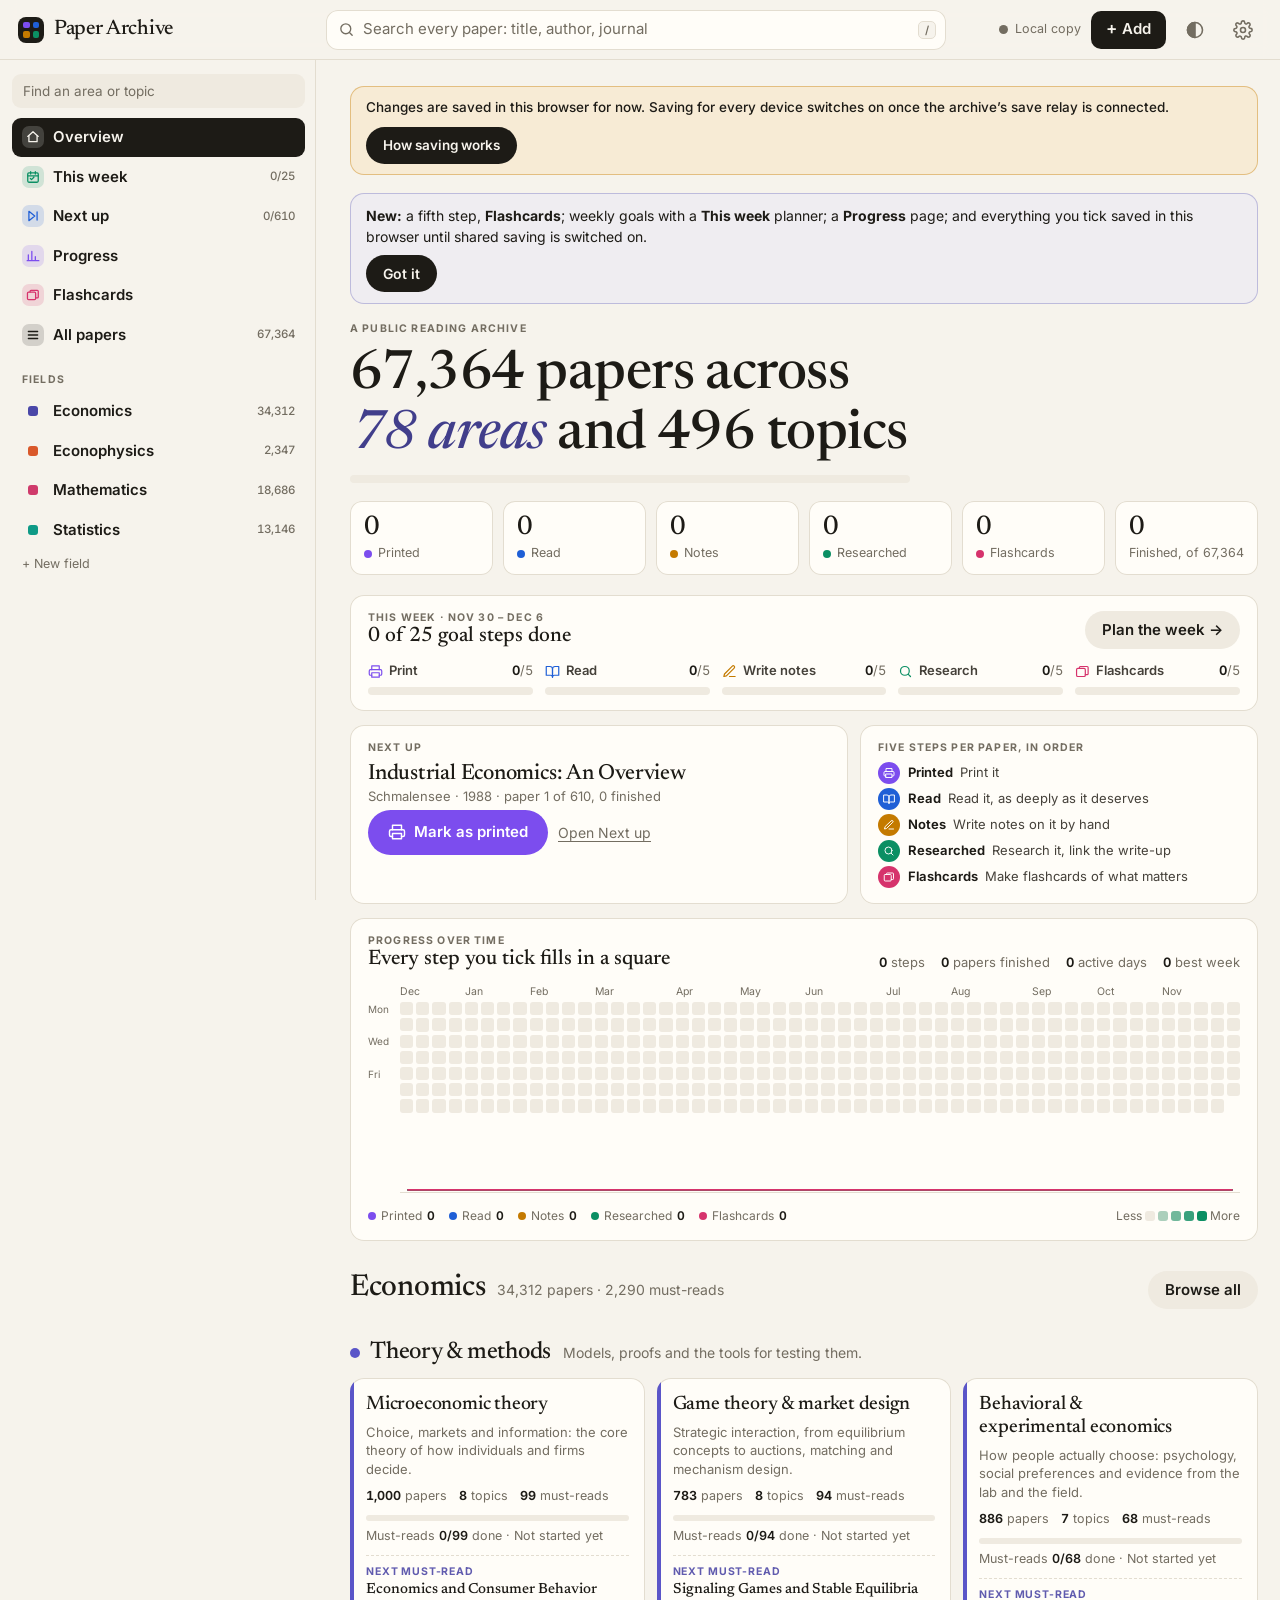
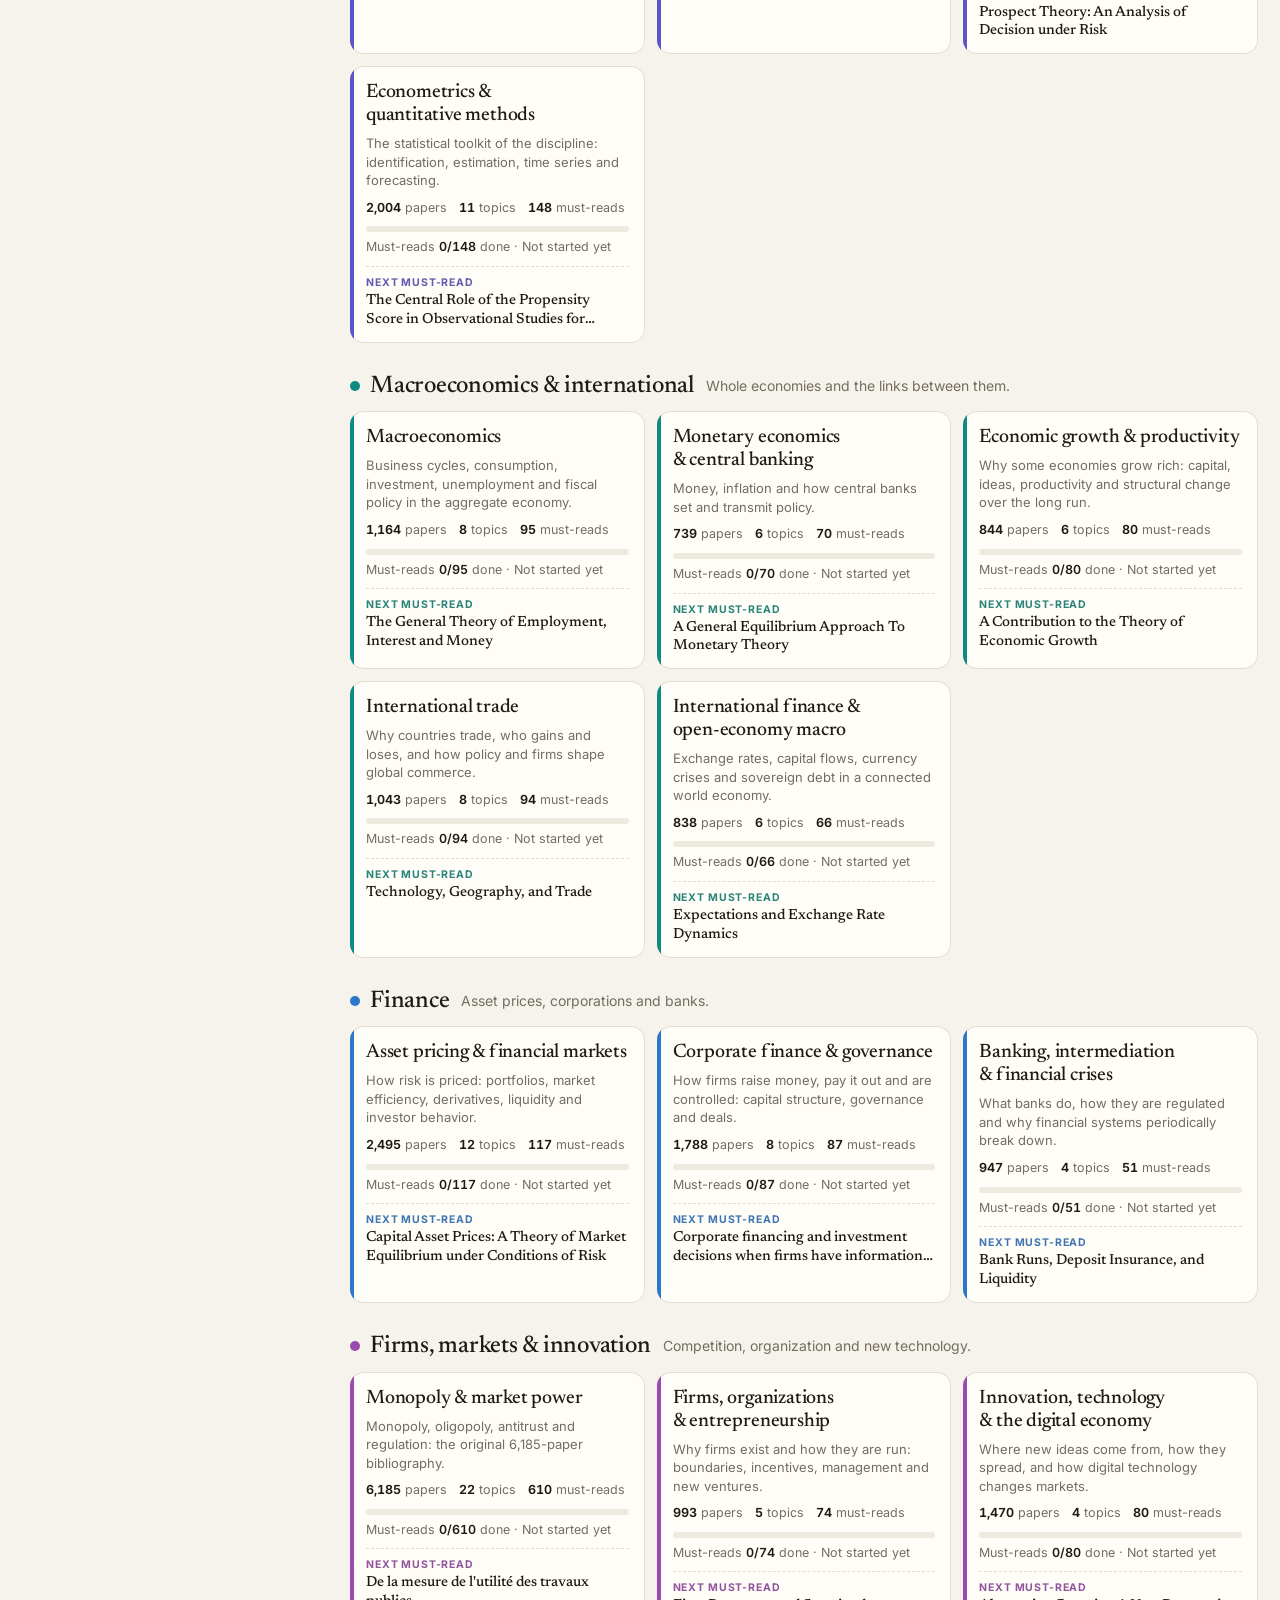
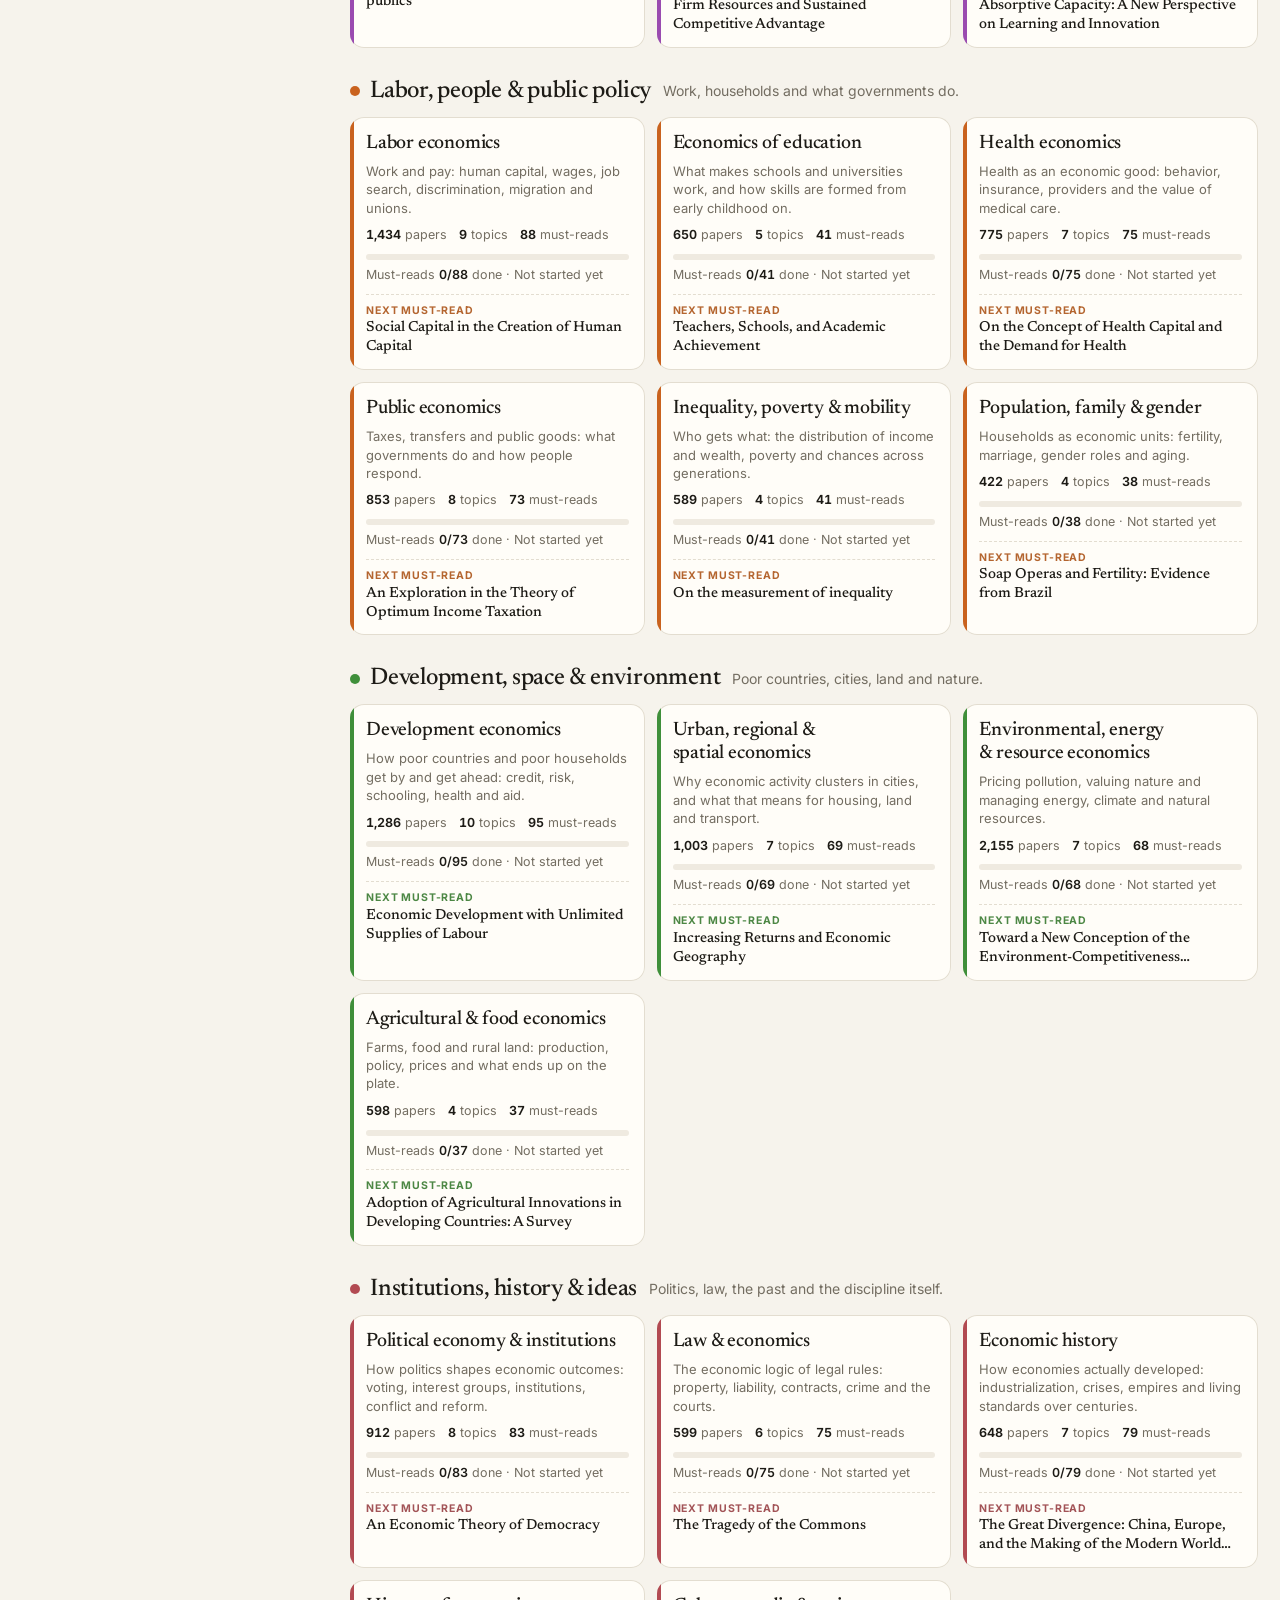
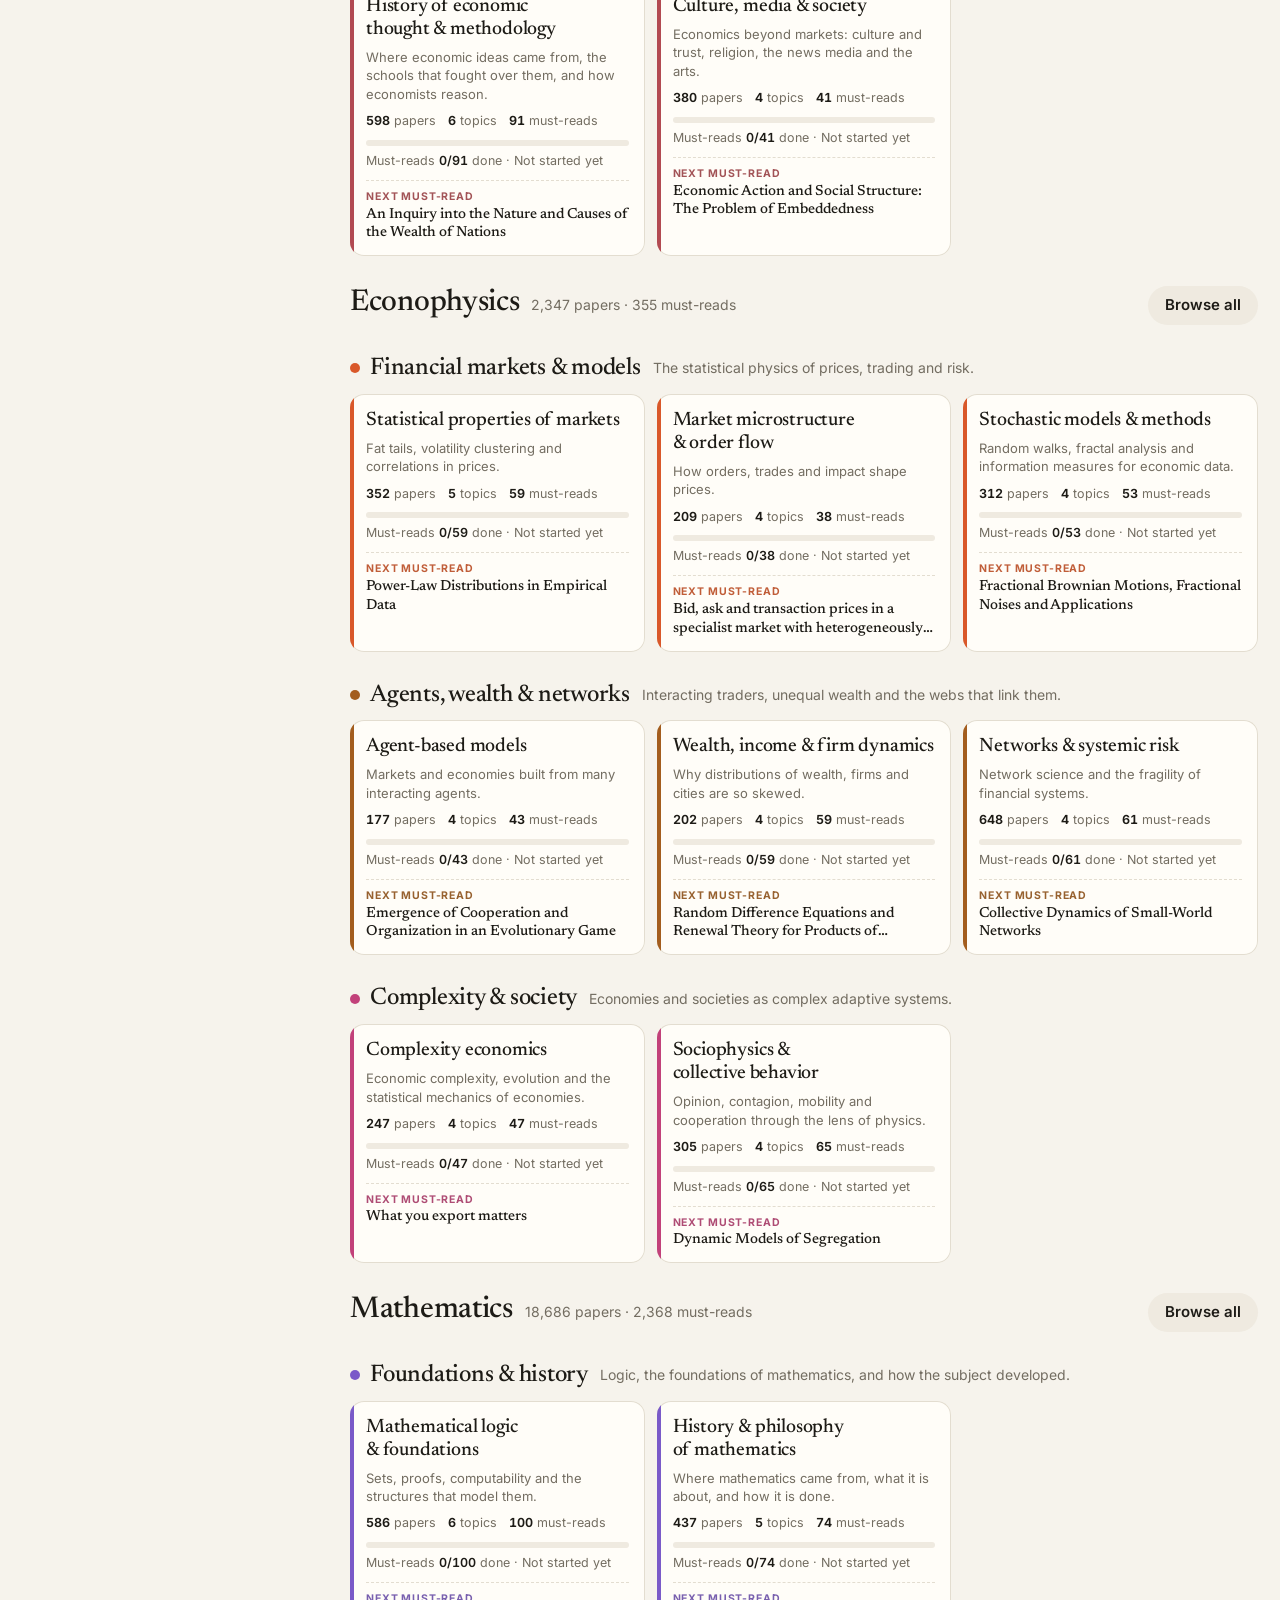
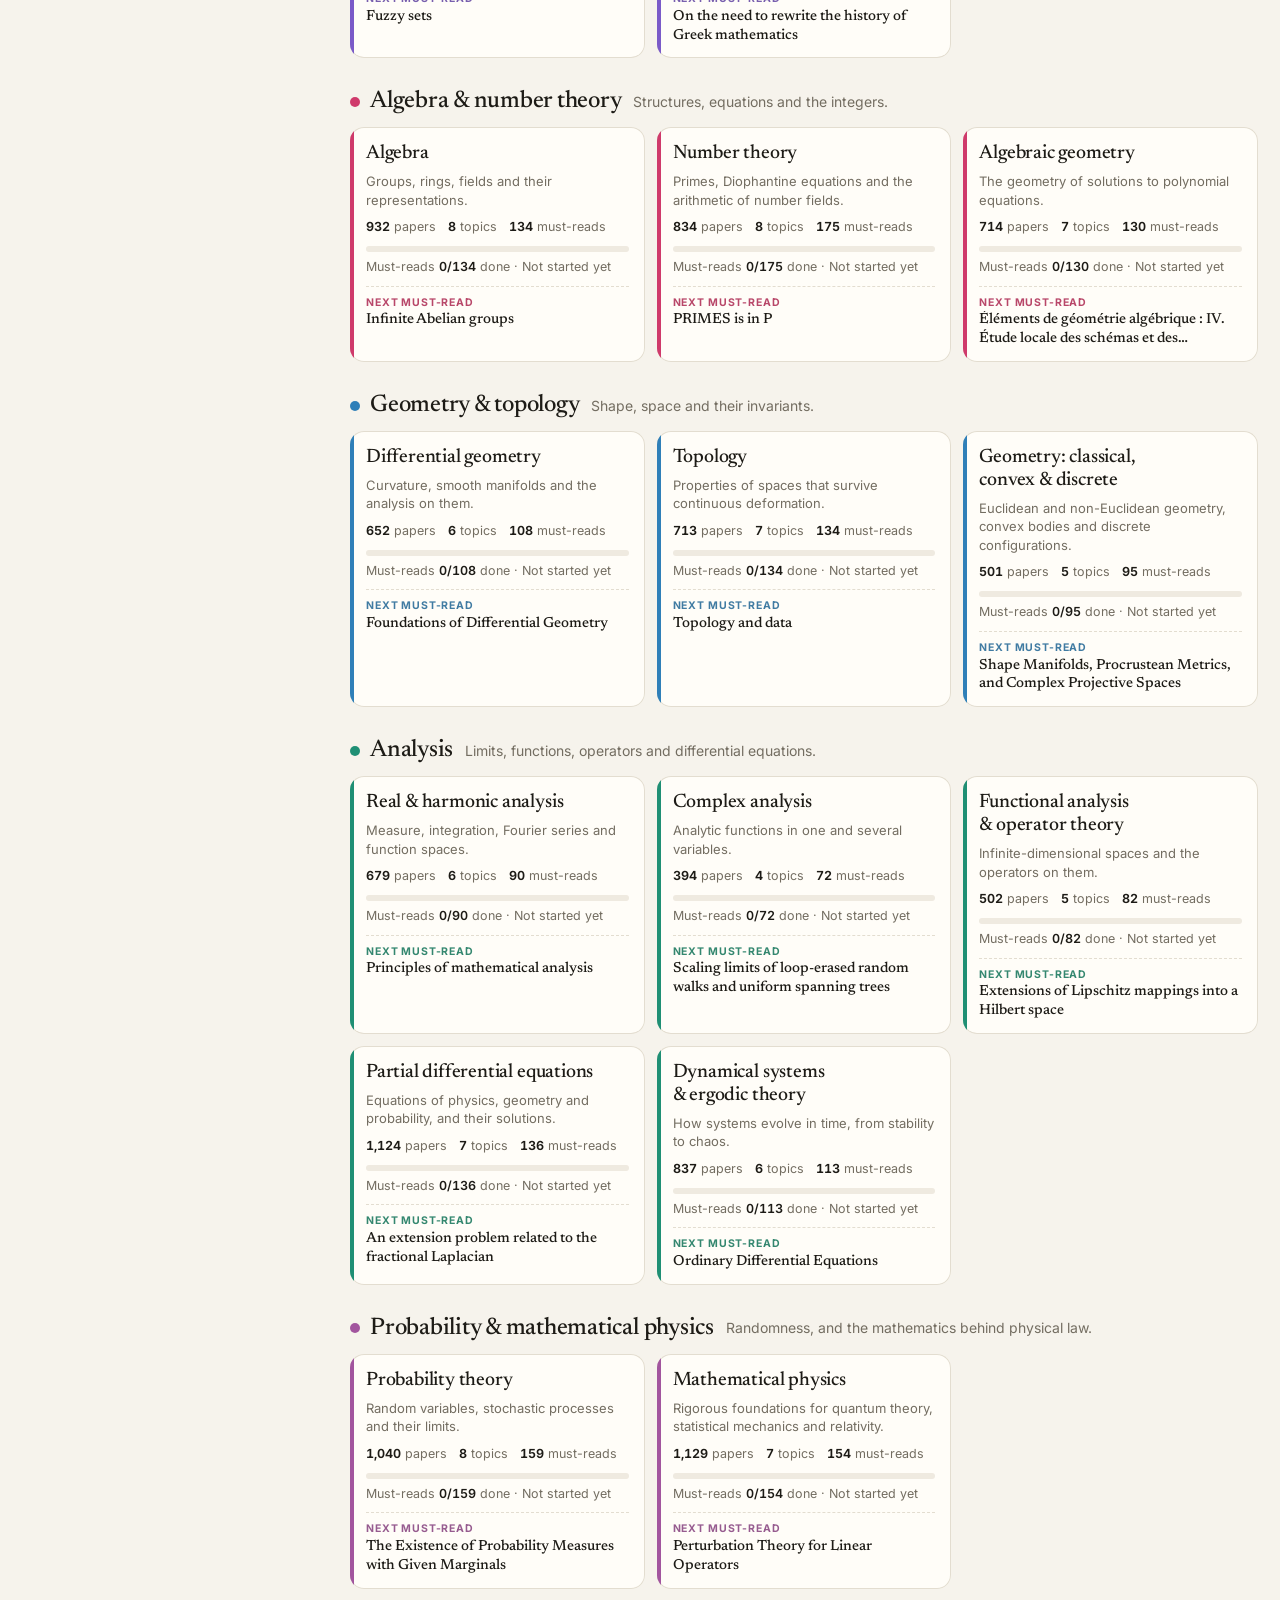
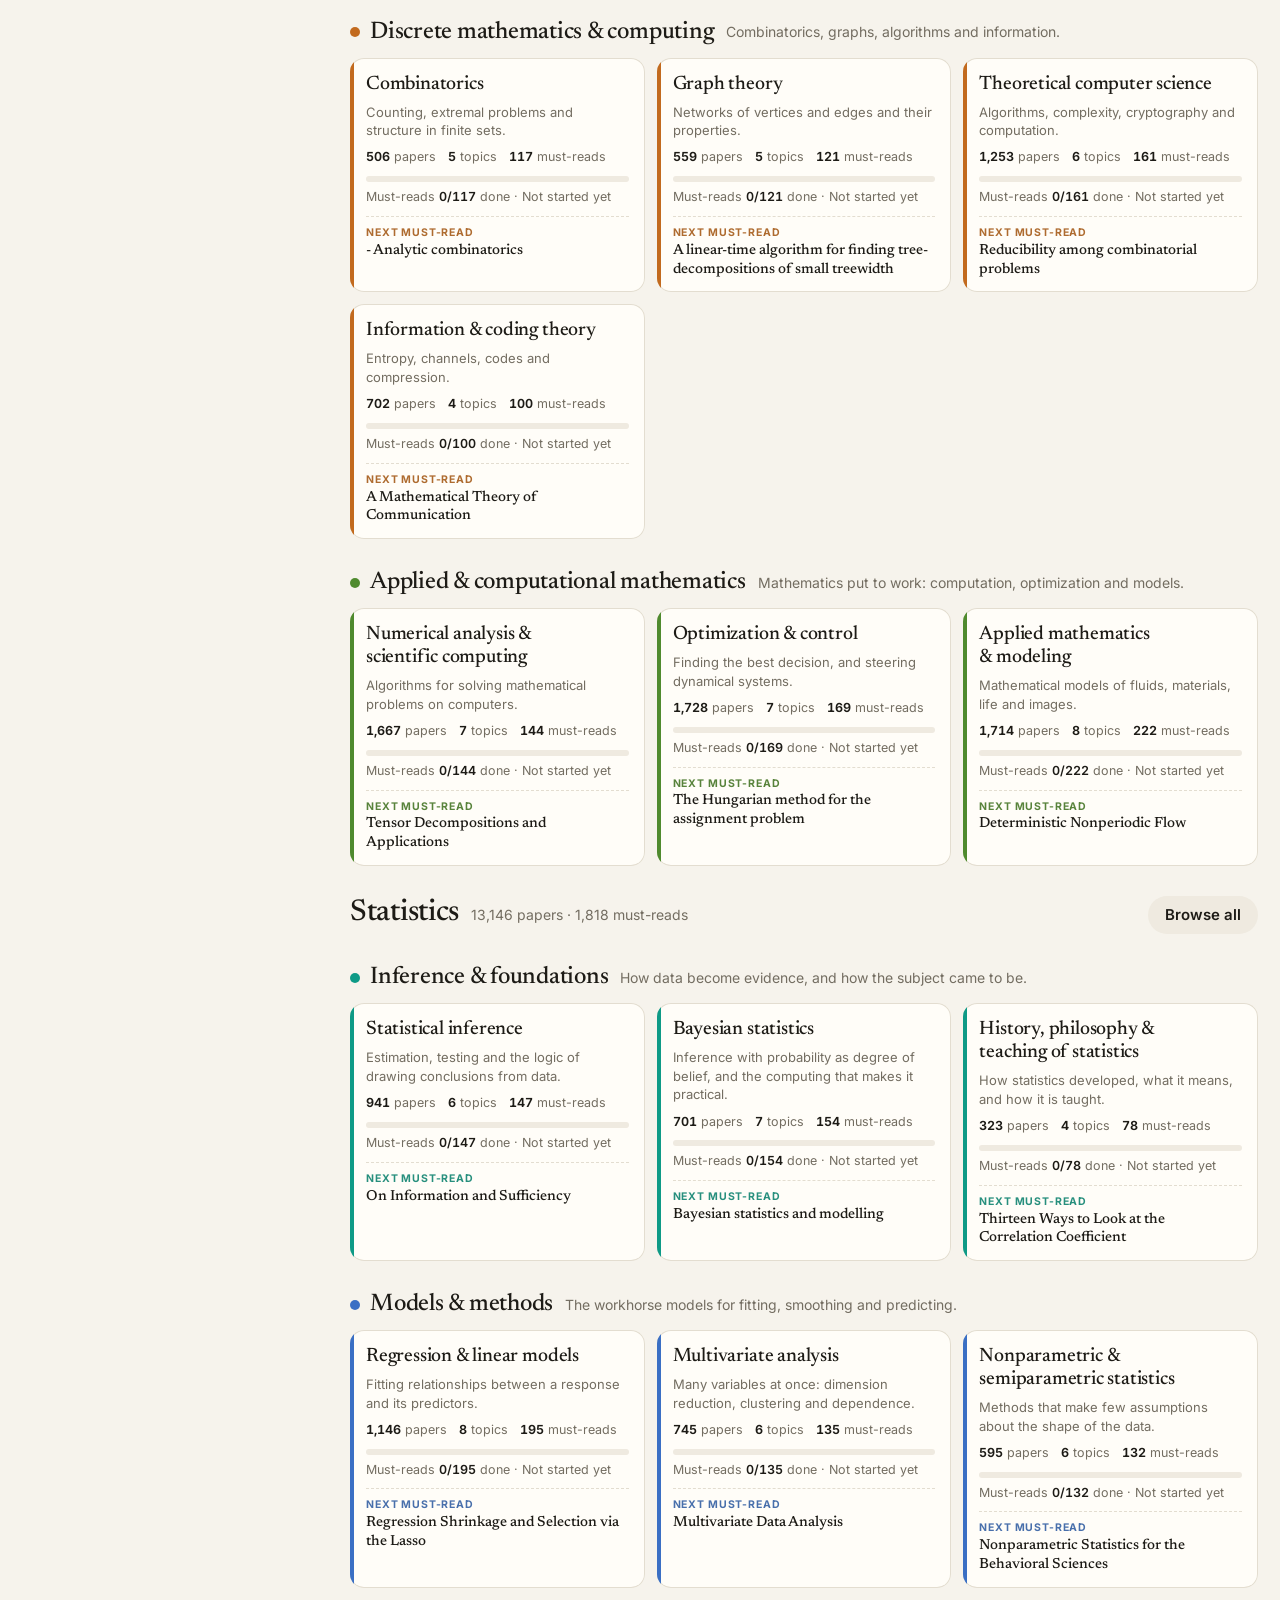
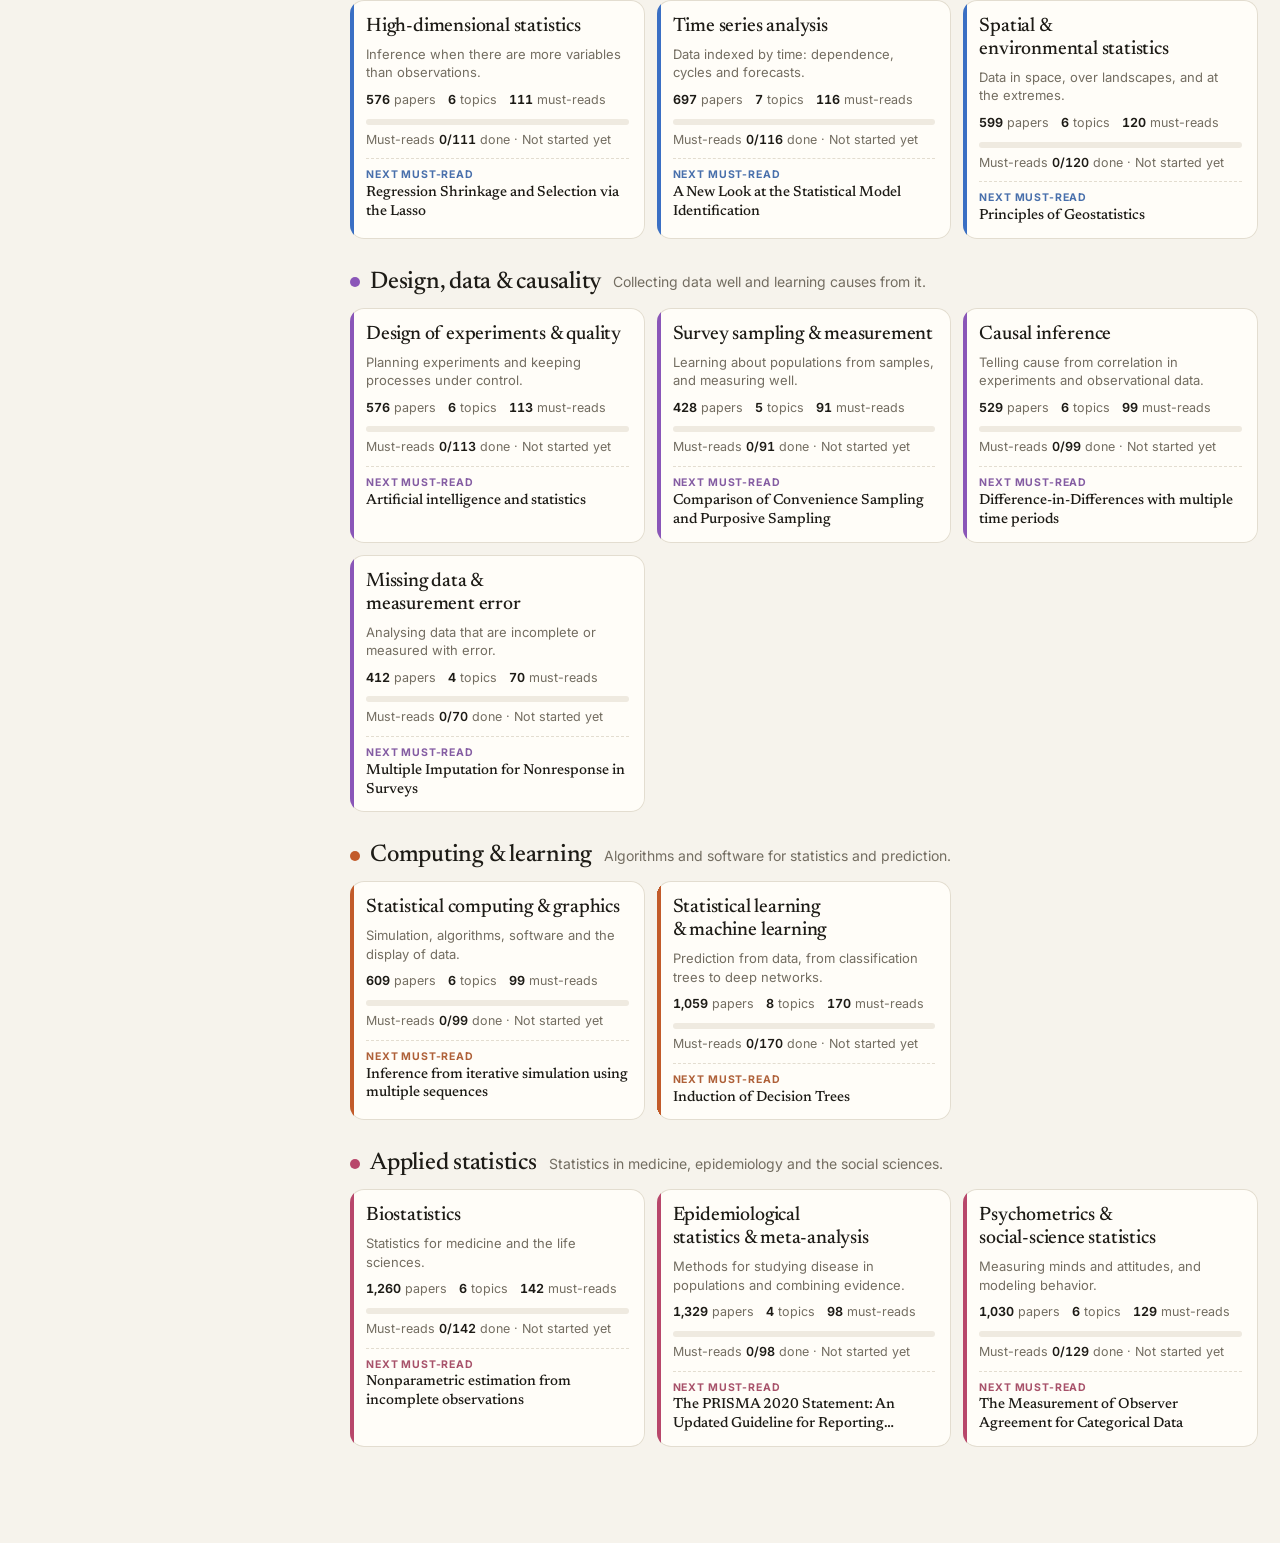
==== commit fb79a17f: "Add an all-time progress graph and tighten the five-steps panel The overview and the Progress page s" ====
--- a/index.html
+++ b/index.html
@@ -11,7 +11,7 @@
 <link rel="preconnect" href="https://fonts.googleapis.com">
 <link rel="preconnect" href="https://fonts.gstatic.com" crossorigin>
 <link rel="stylesheet" href="https://fonts.googleapis.com/css2?family=Inter:wght@400;500;600;700&family=Newsreader:ital,opsz,wght@0,6..72,400;0,6..72,500;0,6..72,600;1,6..72,400&display=swap">
-<link rel="stylesheet" href="styles.css?v=4">
+<link rel="stylesheet" href="styles.css?v=5">
 <script>/* apply the saved theme before first paint */try{var t=localStorage.getItem('pa-theme');if(t==='light'||t==='dark')document.documentElement.setAttribute('data-theme',t)}catch(e){}</script>
 </head>
 <body>
@@ -194,6 +194,6 @@
 <datalist id="topicList"></datalist>
 <datalist id="subList"></datalist>
 <div id="toast" class="toast" role="status" hidden></div>
-<script src="app.js?v=6"></script>
+<script src="app.js?v=7"></script>
 </body>
 </html>
--- a/styles.css
+++ b/styles.css
@@ -302,17 +302,44 @@
 .cont h3 a:hover { text-decoration: underline; text-underline-offset: 3px; text-decoration-thickness: 1px; }
 .cont .meta { font-size: 13px; color: var(--muted); }
 .cont .row { display: flex; flex-wrap: wrap; gap: 10px; align-items: center; margin-top: 4px; }
-.heat { display: grid; grid-auto-flow: column; grid-template-rows: repeat(7, 11px); gap: 3px; justify-content: start; overflow: hidden; }
-.heat i { width: 11px; height: 11px; border-radius: 3px; background: var(--soft); }
-.heat i[data-l="1"] { background: color-mix(in srgb, var(--rs) 30%, var(--soft)); }
-.heat i[data-l="2"] { background: color-mix(in srgb, var(--rs) 55%, var(--soft)); }
-.heat i[data-l="3"] { background: color-mix(in srgb, var(--rs) 80%, var(--soft)); }
-.heat i[data-l="4"] { background: var(--rs); }
-.heatnote { font-size: 13px; color: var(--muted); }
-.heatnote b { color: var(--ink); }
+/* progress over time: a square per day, and papers reaching each step under it */
+.pgpanel { margin-top: 14px; gap: 12px; }
+.pghead { display: flex; flex-wrap: wrap; gap: 6px 20px; align-items: end; justify-content: space-between; }
+.pgtitle { font: 500 21px/1.2 var(--f-display); }
+.pgstats { display: flex; flex-wrap: wrap; gap: 3px 16px; font-size: 13px; color: var(--muted); }
+.pgstats b { color: var(--ink); font-weight: 650; font-variant-numeric: tabular-nums; }
+.hscroll { overflow-x: auto; scrollbar-width: thin; padding-bottom: 2px; }
+.hinner { display: grid; grid-template-columns: 26px minmax(0, 1fr); column-gap: 6px; row-gap: 4px; }
+.hmonths, .hgrid { grid-column: 2; display: grid; grid-auto-flow: column; grid-auto-columns: minmax(9px, 1fr); column-gap: 3px; }
+.hmonths { font-size: 10.5px; color: var(--muted); height: 14px; }
+.hmonths span { white-space: nowrap; overflow: visible; }
+.hdays { grid-column: 1; position: sticky; left: 0; z-index: 1; background: var(--surface); display: grid; grid-template-rows: repeat(7, minmax(0, 1fr)); row-gap: 3px; font-size: 10px; color: var(--muted); align-items: center; line-height: 1; }
+.hgrid { grid-template-rows: repeat(7, auto); row-gap: 3px; }
+.hgrid i, .pgheat i { display: block; aspect-ratio: 1; border-radius: 3px; background: var(--soft); }
+.hgrid i.x { background: transparent; }
+.hgrid i[data-l="1"], .pgheat i[data-l="1"] { background: color-mix(in srgb, var(--rs) 30%, var(--soft)); }
+.hgrid i[data-l="2"], .pgheat i[data-l="2"] { background: color-mix(in srgb, var(--rs) 55%, var(--soft)); }
+.hgrid i[data-l="3"], .pgheat i[data-l="3"] { background: color-mix(in srgb, var(--rs) 80%, var(--soft)); }
+.hgrid i[data-l="4"], .pgheat i[data-l="4"] { background: var(--rs); }
+.hcum { grid-column: 2; height: 72px; margin-top: 4px; border-bottom: 1px solid var(--line); }
+.cum { width: 100%; height: 100%; display: block; overflow: visible; }
+.cum polygon { fill-opacity: .16; stroke: none; }
+.cum polyline { fill: none; stroke-width: 1.8; vector-effect: non-scaling-stroke; }
+.pglegend { display: flex; flex-wrap: wrap; gap: 6px 18px; align-items: center; justify-content: space-between; font-size: 12px; color: var(--muted); }
+.pgsteps { display: flex; flex-wrap: wrap; gap: 4px 14px; }
+.pgsteps span { display: inline-flex; align-items: center; gap: 5px; }
+.pgsteps i { width: 8px; height: 8px; border-radius: 50%; }
+.pgsteps b { color: var(--ink); font-weight: 650; font-variant-numeric: tabular-nums; }
+.pgheat { display: inline-flex; align-items: center; gap: 3px; }
+.pgheat i { width: 10px; }
 .news { display: flex; flex-wrap: wrap; gap: 8px 16px; align-items: center; justify-content: space-between; padding: 12px 16px; border-radius: var(--r);
   background: color-mix(in srgb, var(--fc) 9%, var(--surface)); box-shadow: inset 0 0 0 1px color-mix(in srgb, var(--fc) 30%, transparent); font-size: 14px; margin-bottom: 18px; }
 .howto { margin: 0; padding: 0; list-style: none; display: grid; gap: 7px; font-size: 13.5px; color: var(--ink2); }
+.howto.compact { gap: 4px; font-size: 13px; }
+.howto.compact li { gap: 8px; }
+.howto.compact .st { width: 22px; height: 22px; }
+.howto.compact .st svg { width: 12px; height: 12px; }
+.howto.compact b { font-weight: 650; color: var(--ink); margin-right: 3px; }
 .howto li { display: flex; gap: 9px; align-items: center; }
 .howto .st { width: 26px; height: 26px; cursor: default; flex: none; }
 .howto .st svg { width: 13px; height: 13px; }
@@ -512,7 +539,7 @@
 .wcol span { font-size: 10.5px; color: var(--muted); white-space: nowrap; }
 .wcol.now span { color: var(--ink); font-weight: 700; }
 .goalline { position: absolute; left: 0; right: 0; border-top: 1.5px dashed color-mix(in srgb, var(--fc) 55%, var(--line)); margin-bottom: 36px; pointer-events: none; }
-.goalline span { position: absolute; right: 0; top: -18px; font-size: 11px; font-weight: 600; color: color-mix(in srgb, var(--fc) 80%, var(--muted)); background: var(--surface); padding: 0 4px; }
+.goalline span { position: absolute; right: 0; top: 3px; font-size: 11px; font-weight: 600; color: color-mix(in srgb, var(--fc) 80%, var(--muted)); background: var(--surface); padding: 0 4px; }
 .chartlegend { padding: 10px 0 0; }
 .ptable { display: grid; background: var(--surface); border-radius: var(--r); box-shadow: inset 0 0 0 1px var(--line); overflow: clip; }
 .prow { display: grid; grid-template-columns: minmax(170px, 2.2fr) repeat(7, minmax(54px, 1fr)); gap: 8px; align-items: center; padding: 10px 16px; border: 0; border-bottom: 1px solid var(--line); background: none; text-align: left; font-size: 13.5px; width: 100%; }
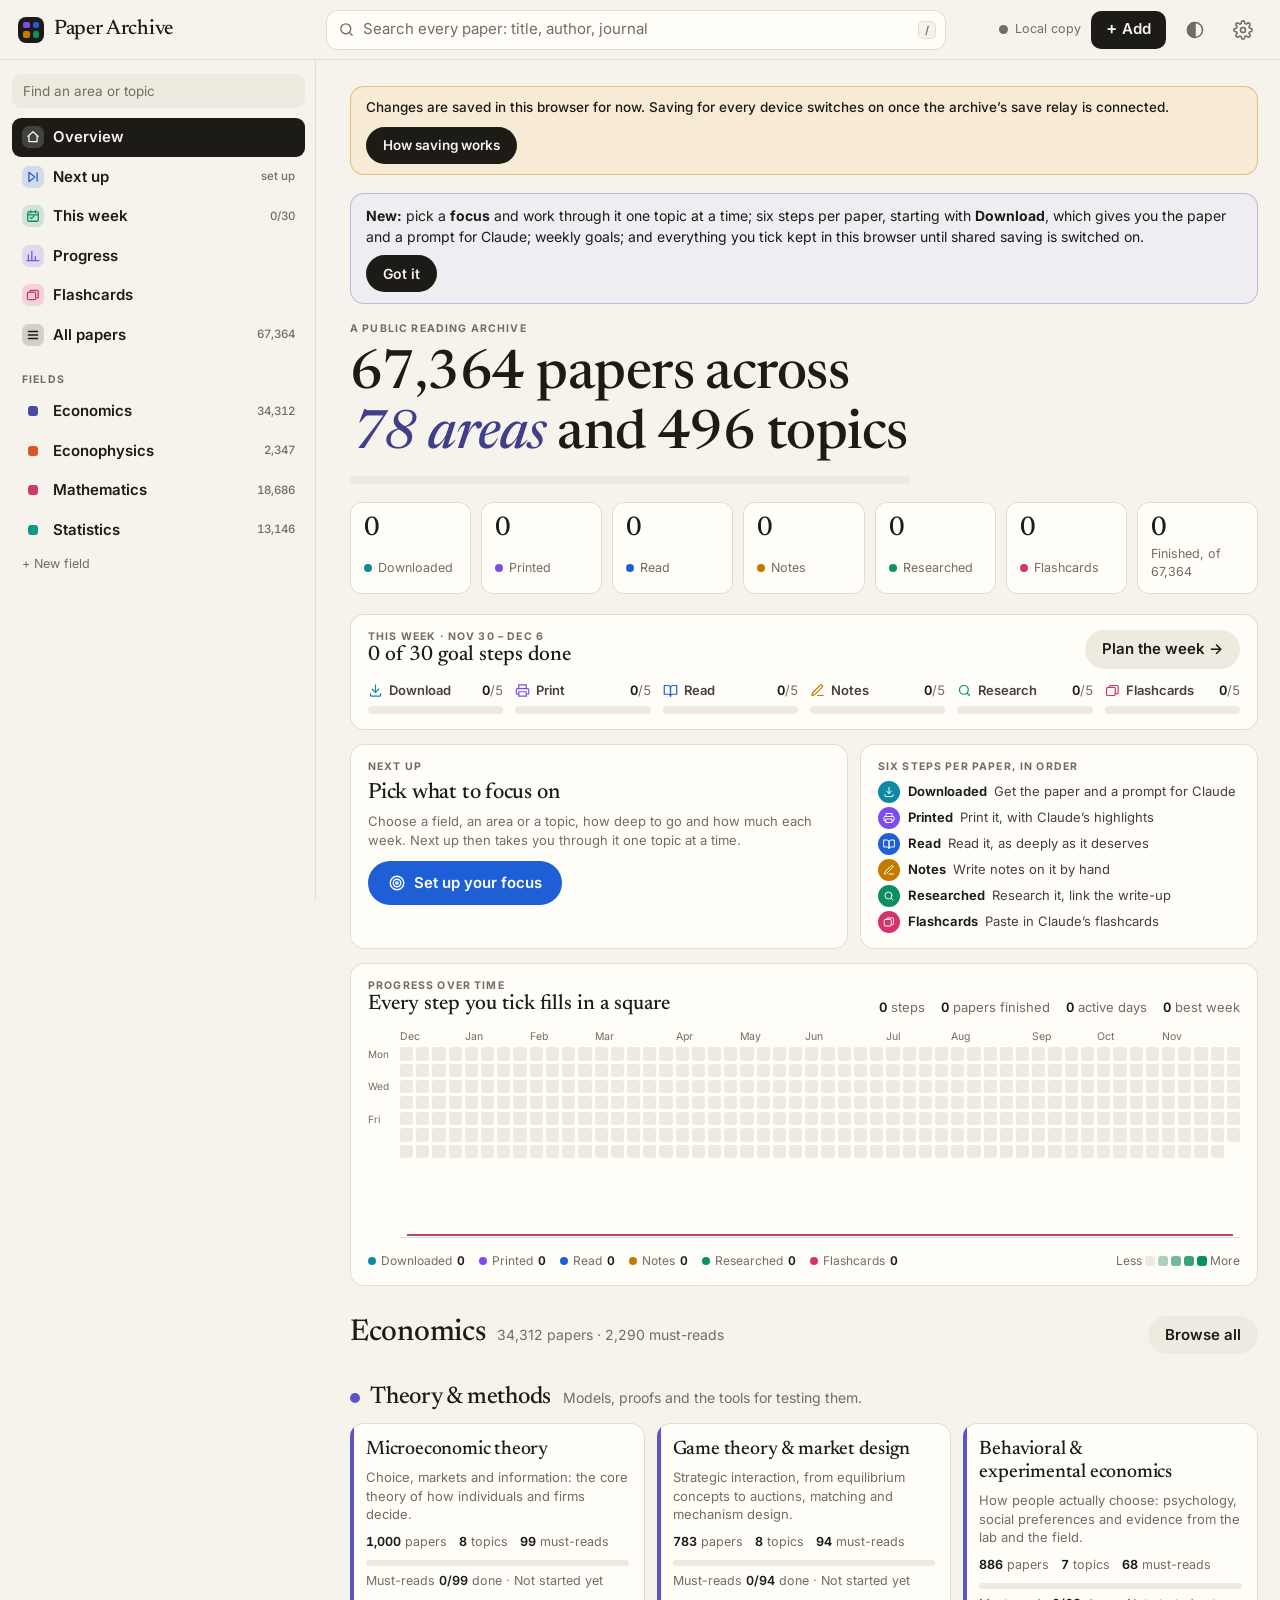
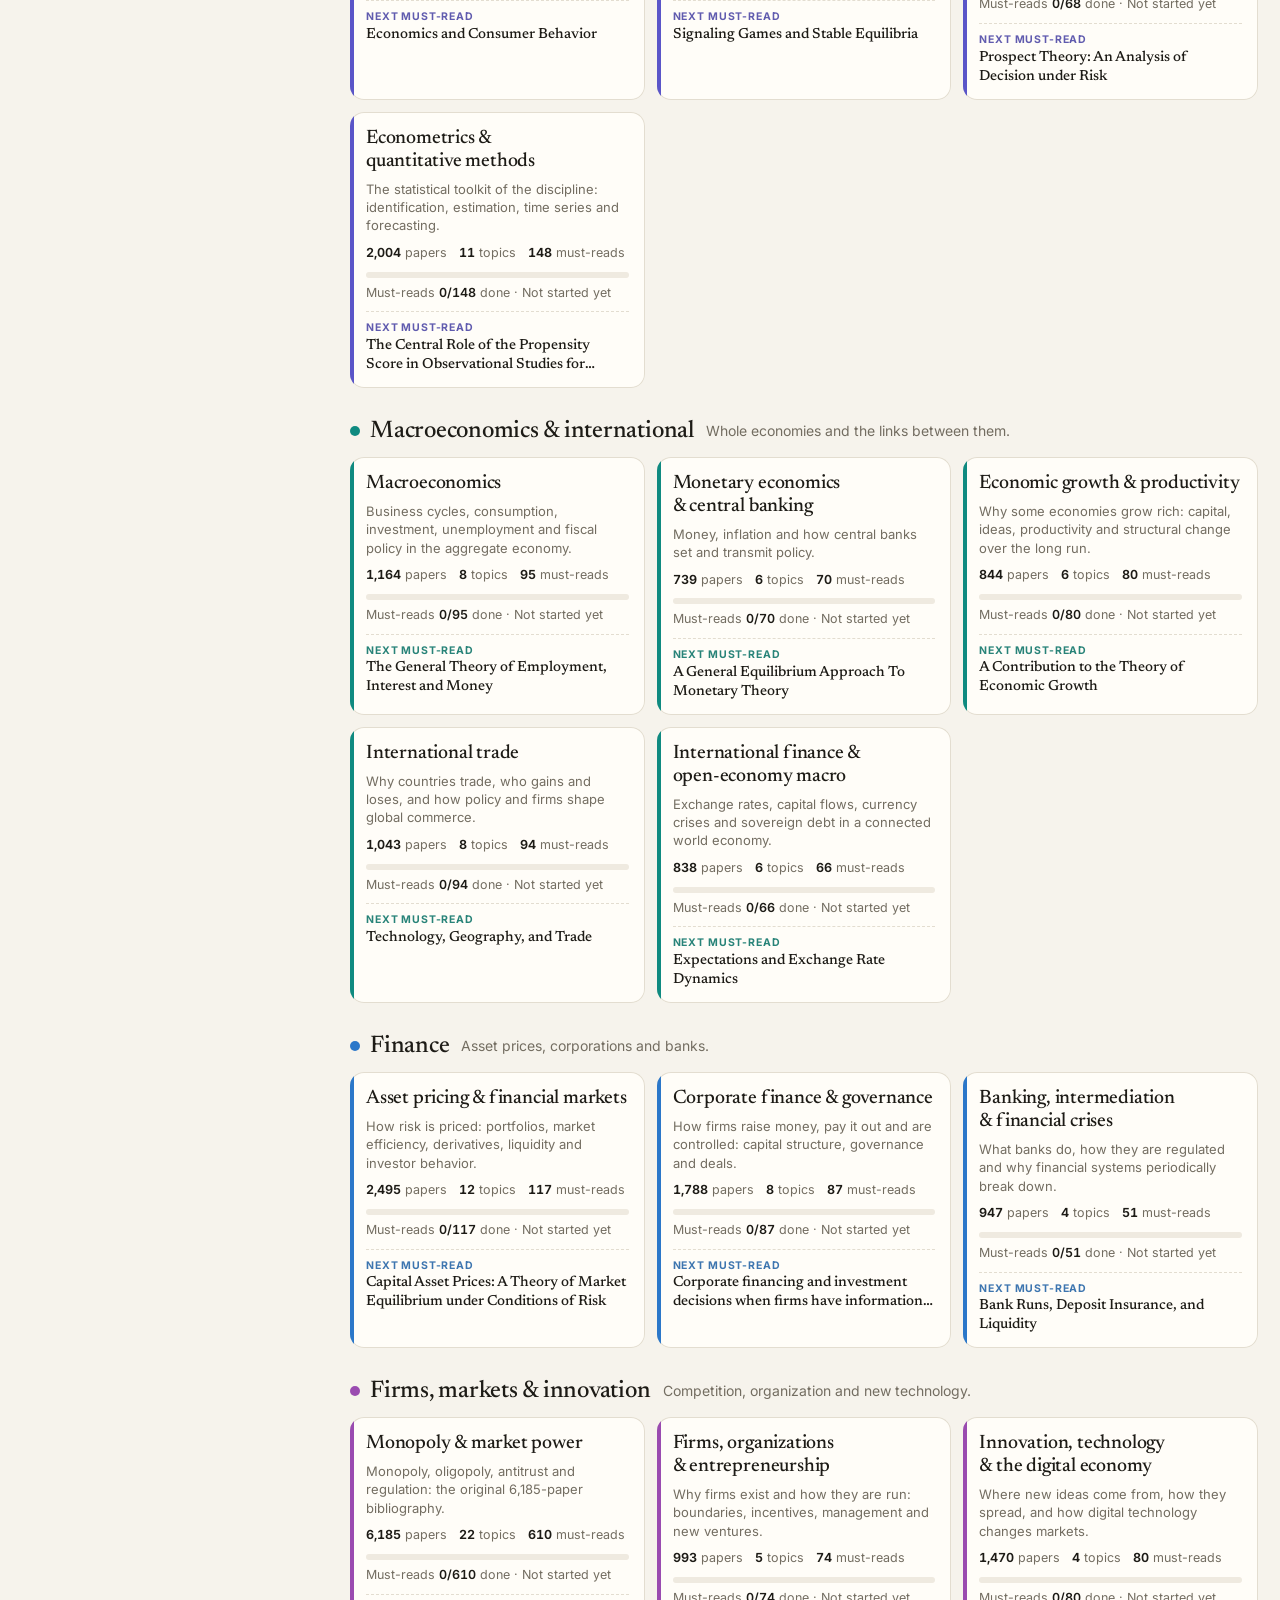
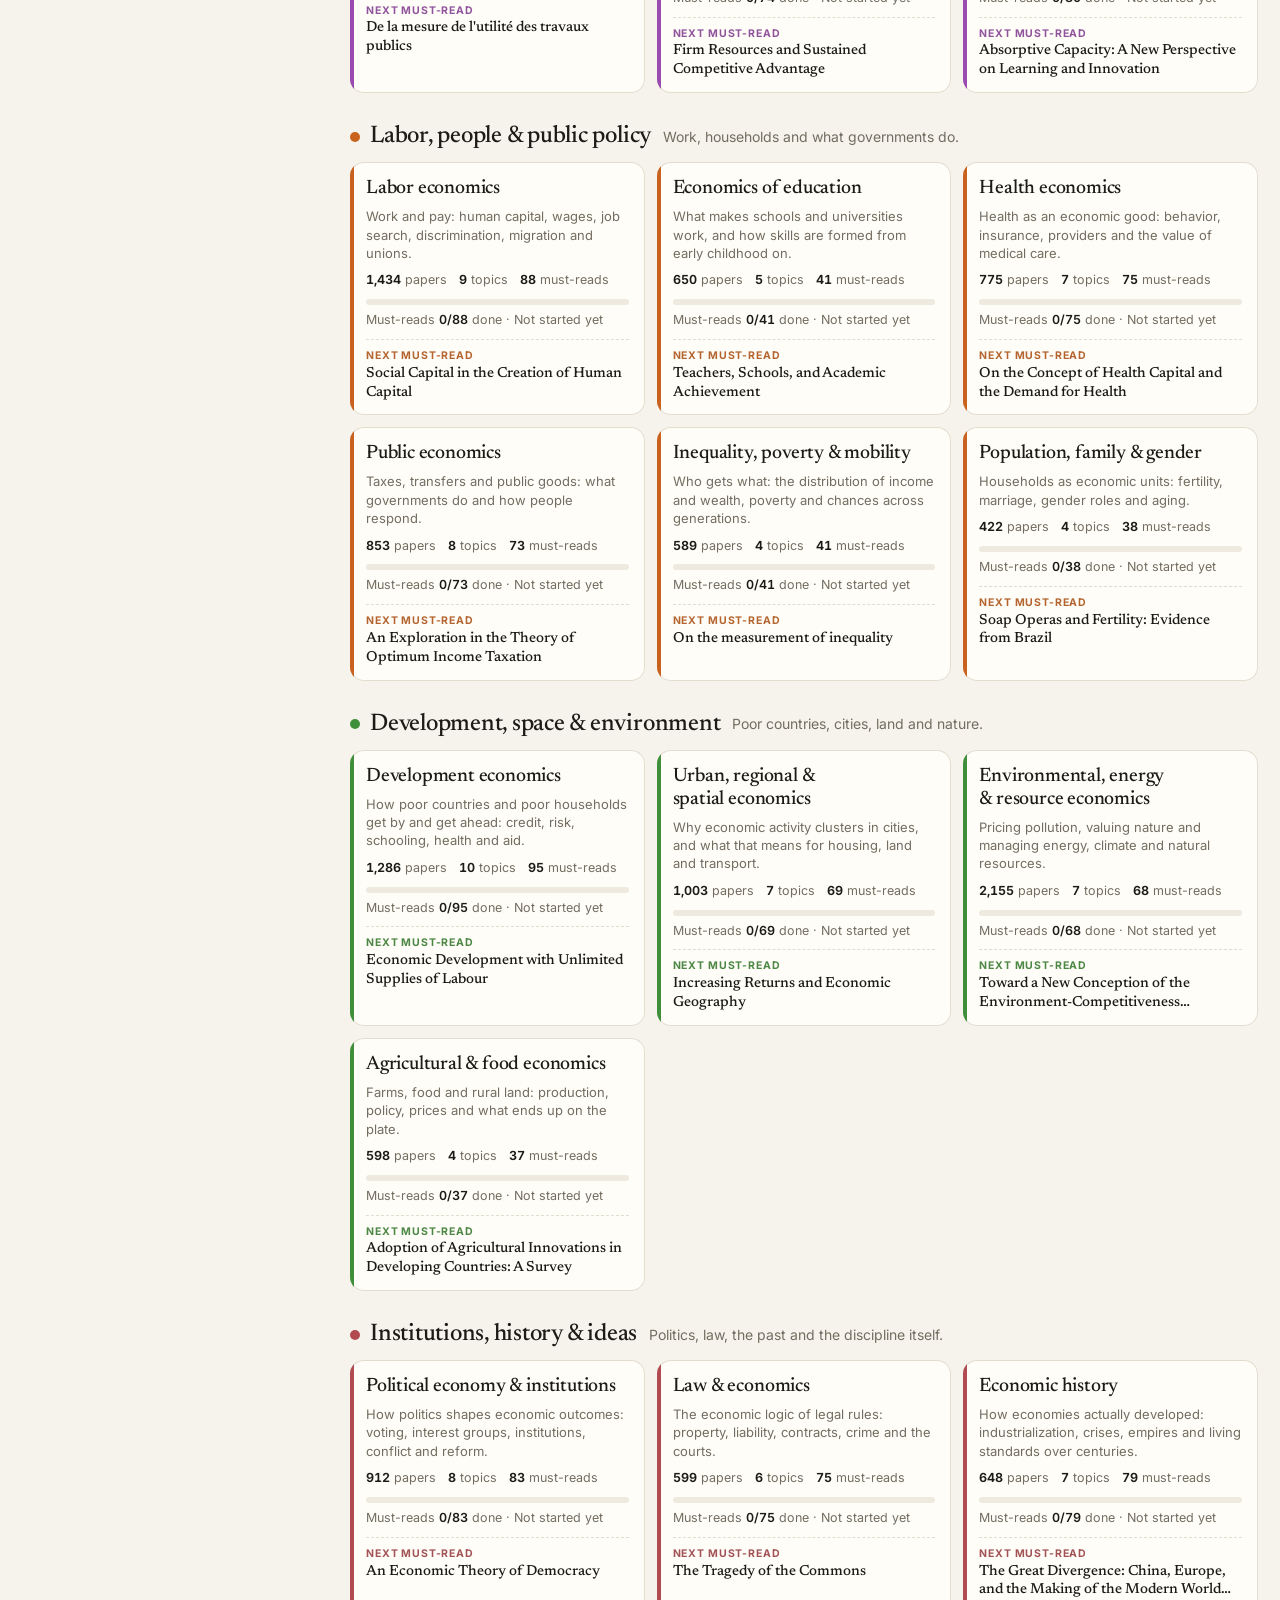
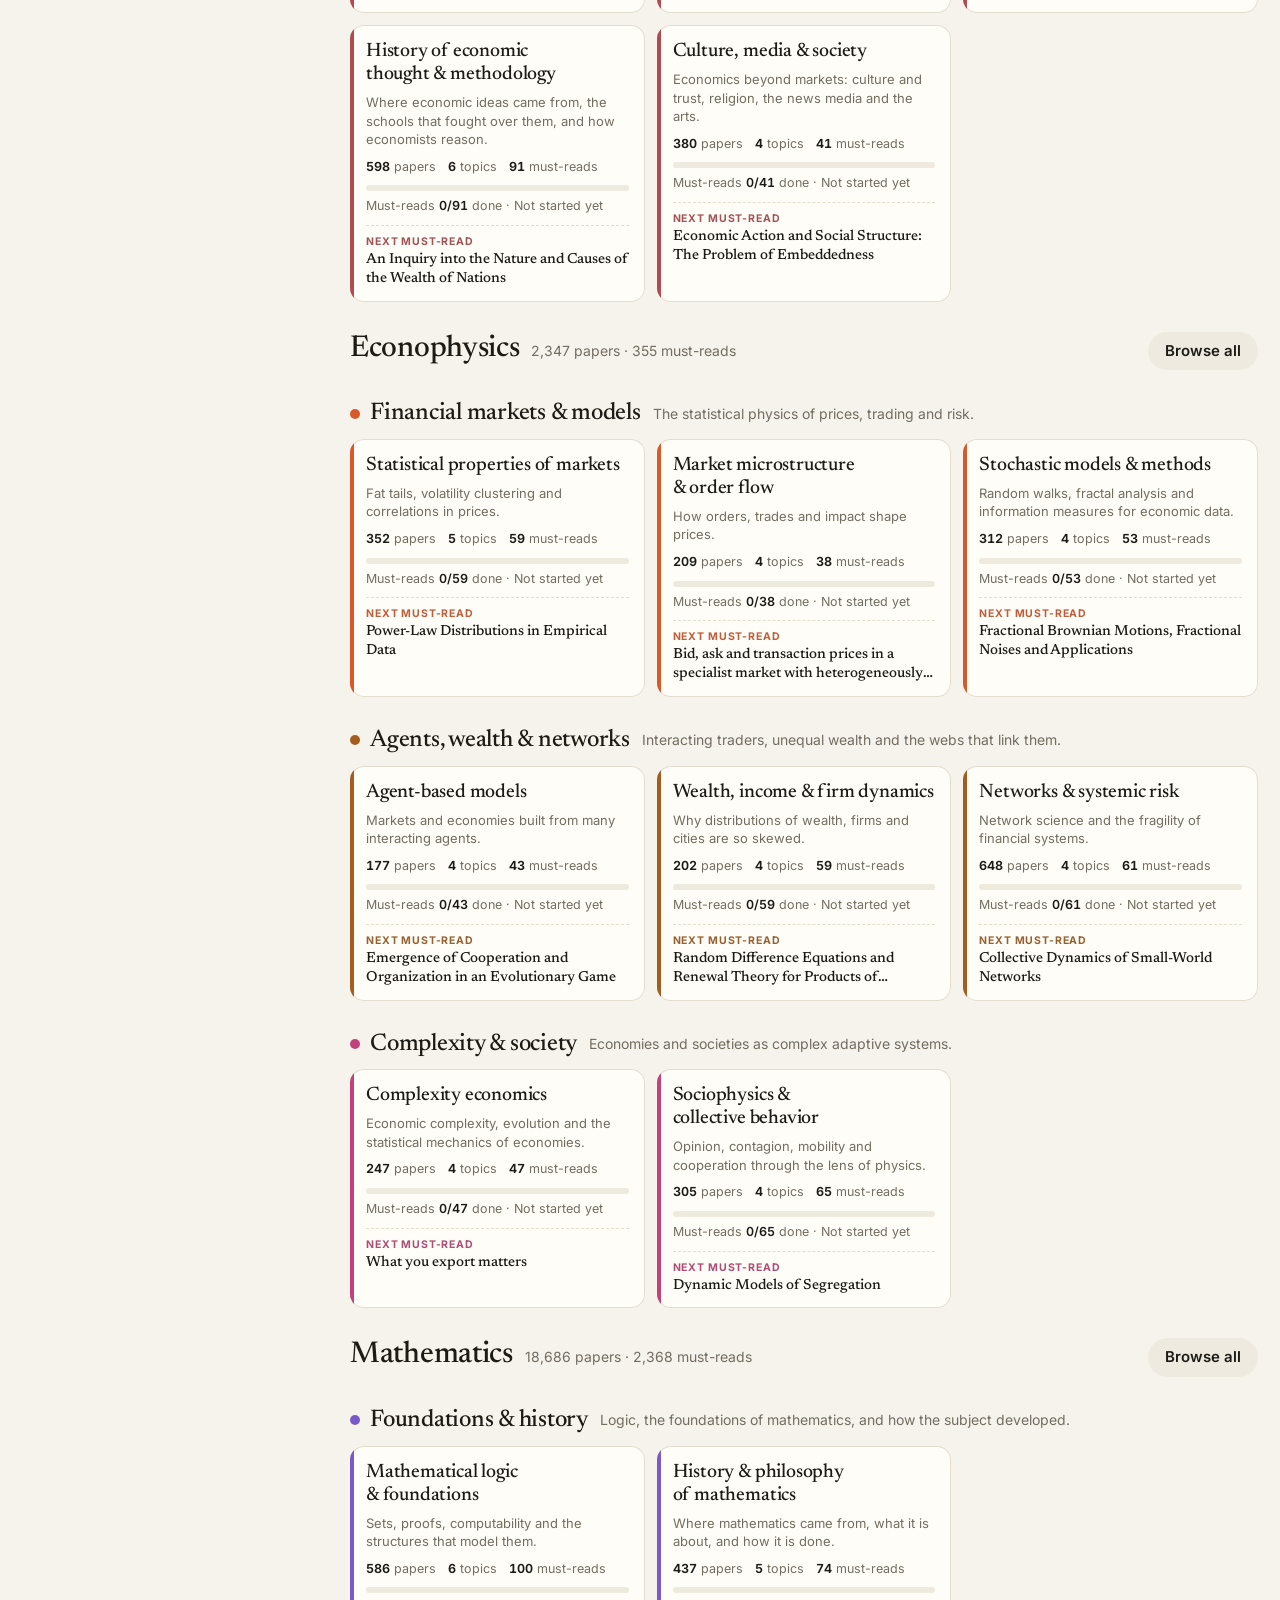
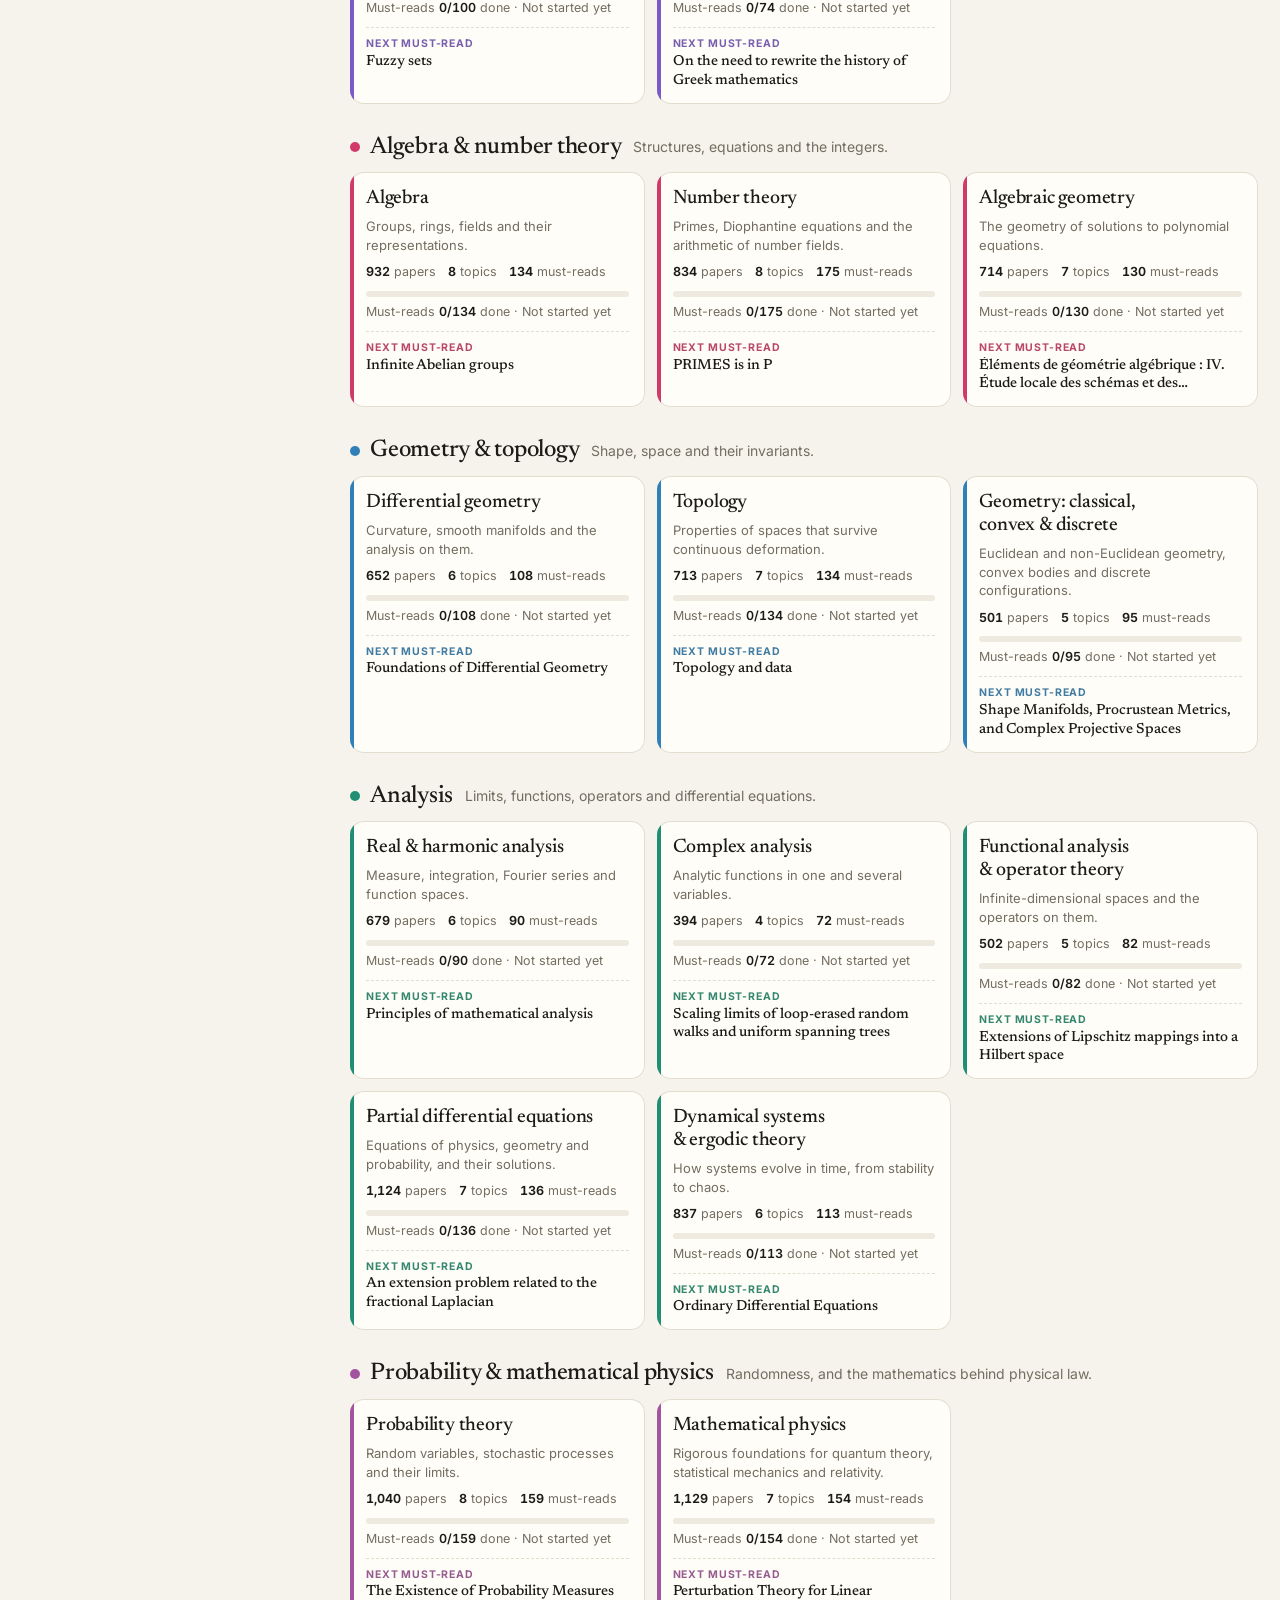
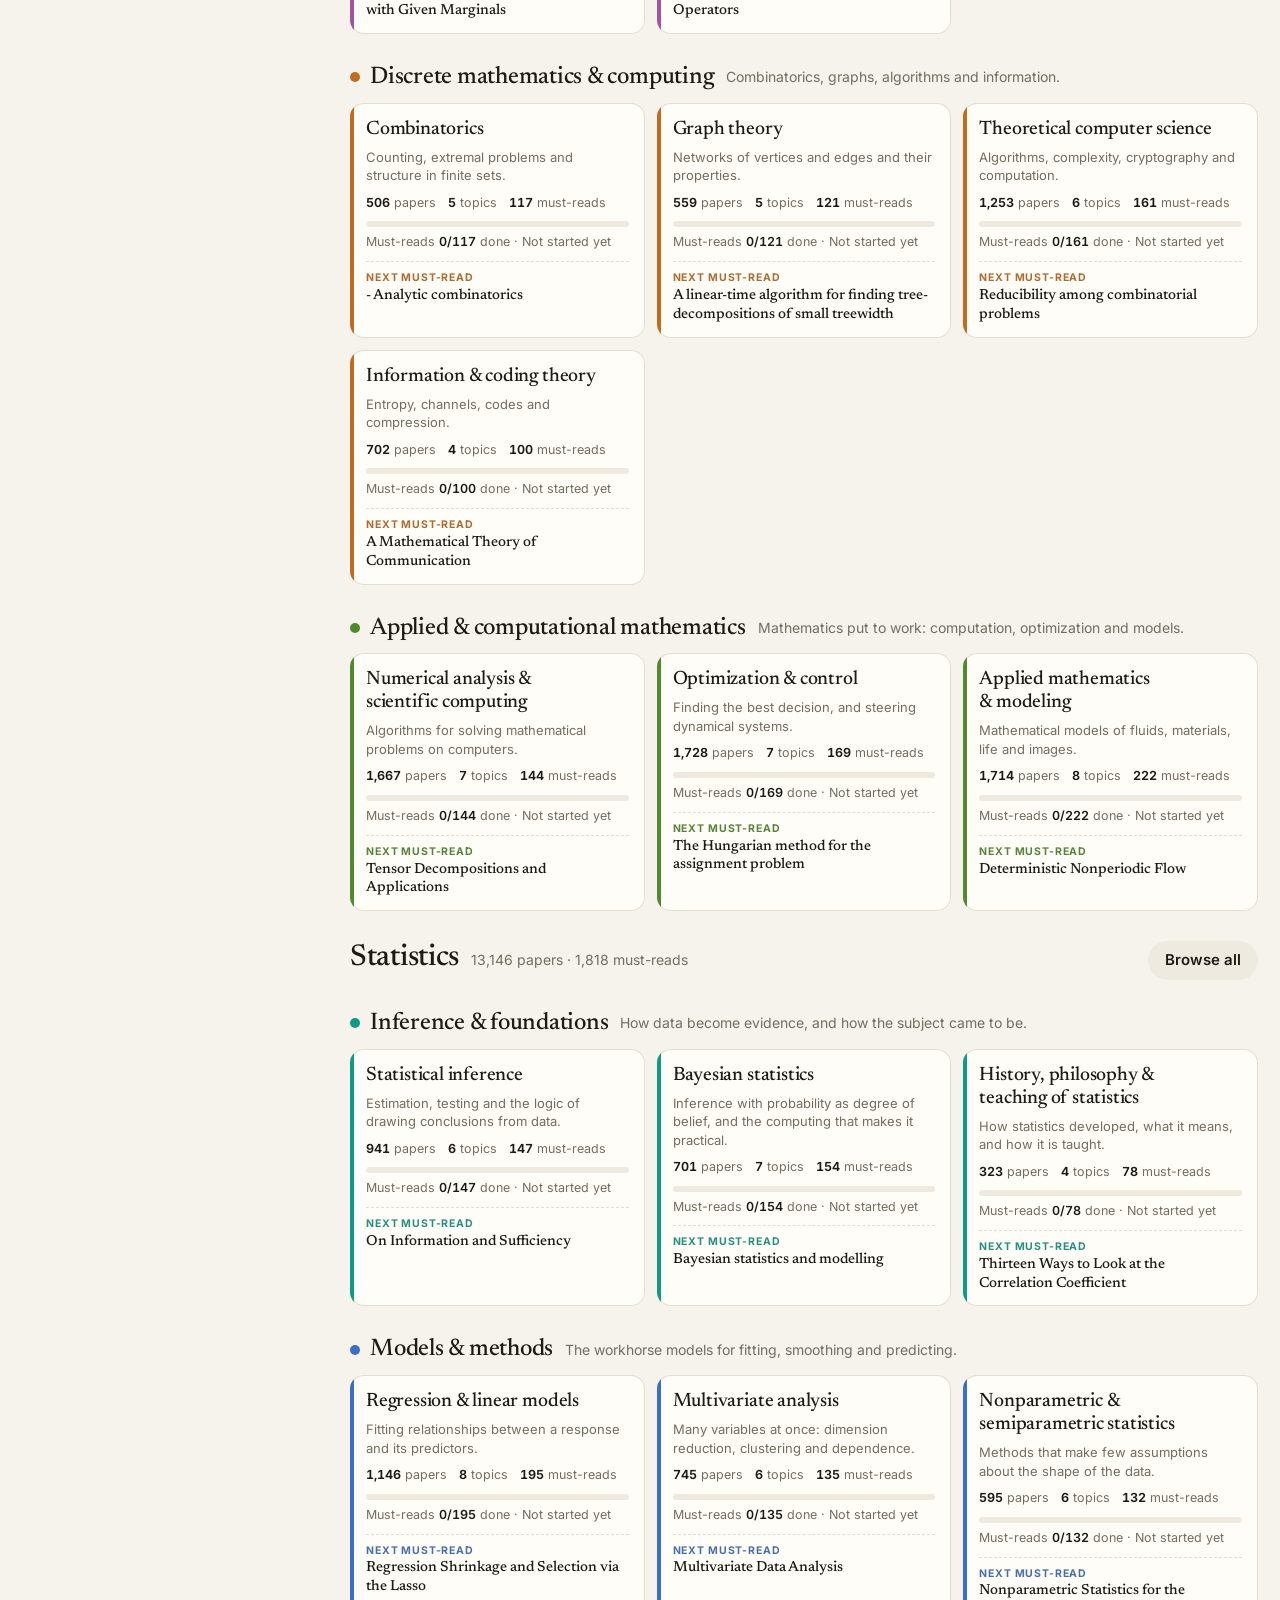
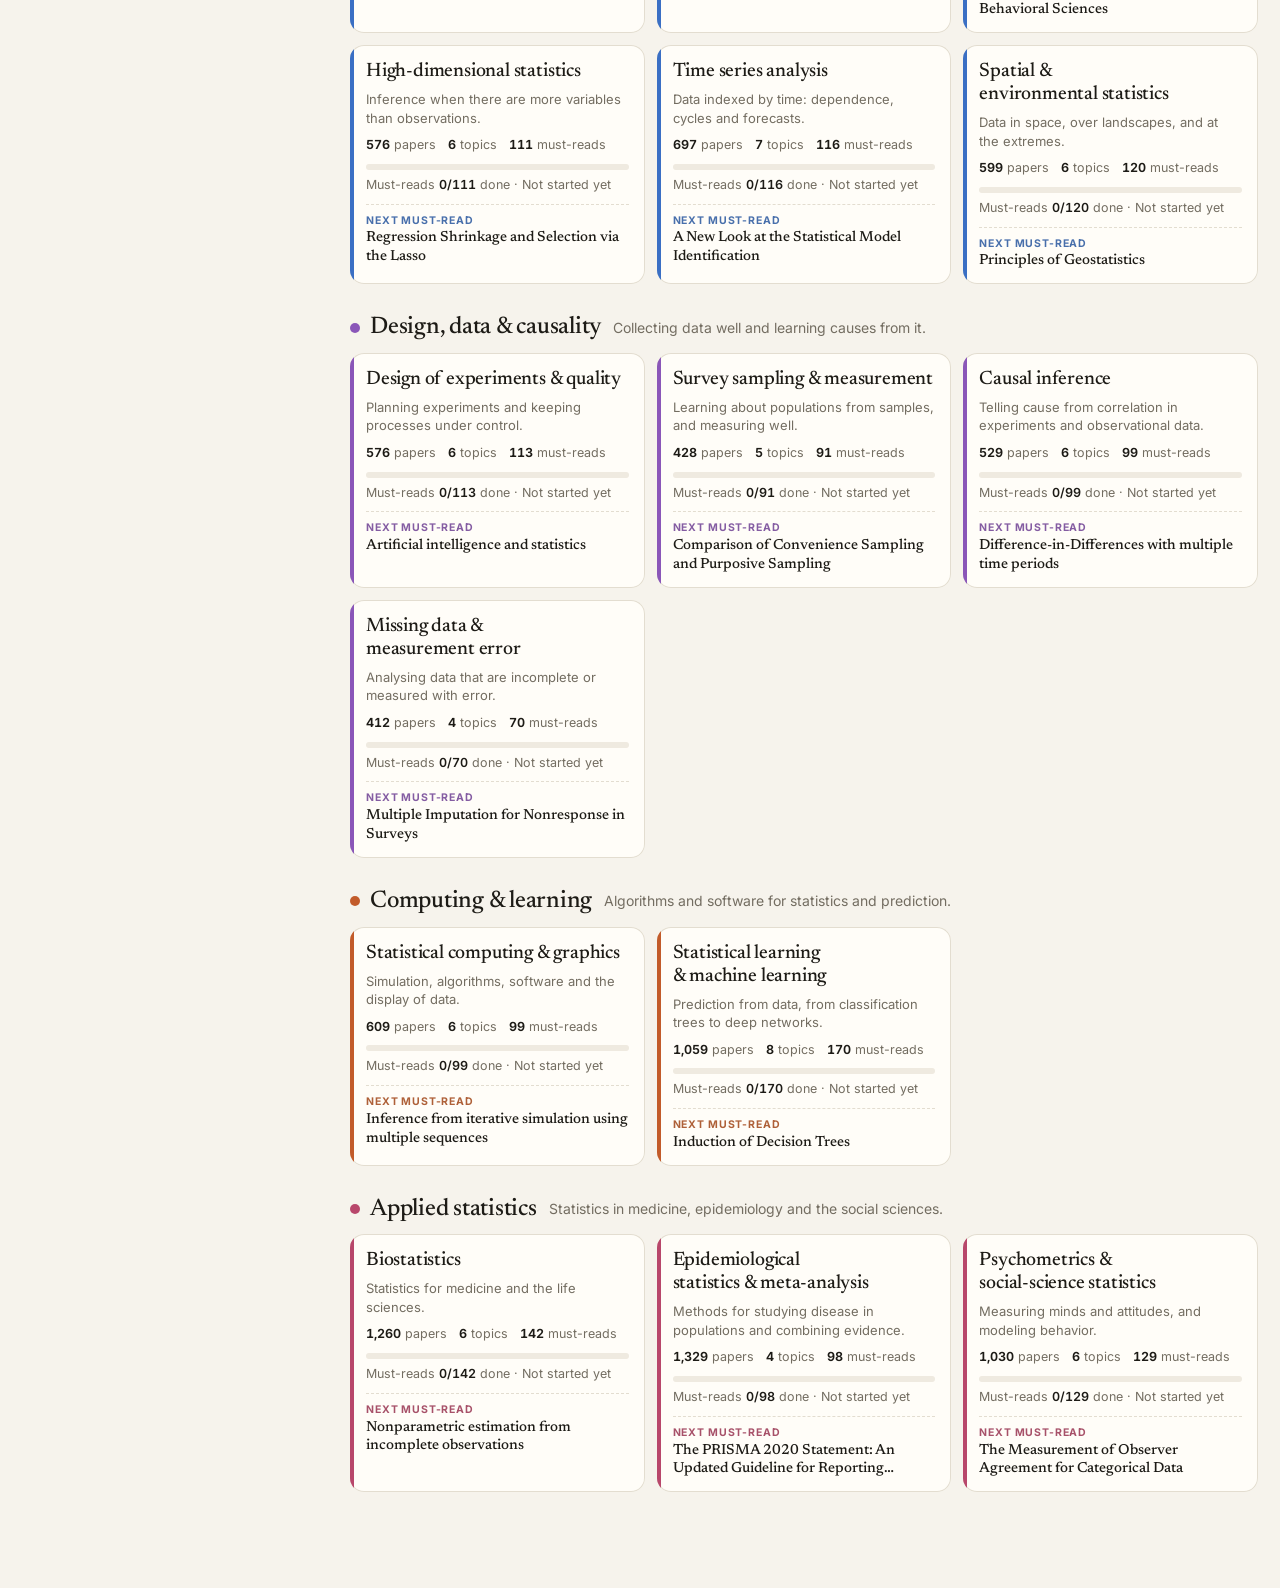
==== commit 3d5058fc: "Work through one focus at a time, with a Download step before Print - A short setup (shown the first" ====
--- a/index.html
+++ b/index.html
@@ -4,14 +4,14 @@
 <meta charset="utf-8">
 <meta name="viewport" content="width=device-width, initial-scale=1, viewport-fit=cover">
 <title>Paper Archive</title>
-<meta name="description" content="A public reading archive of economics, mathematics and statistics papers: printed, read, noted, researched and made into flashcards.">
+<meta name="description" content="A public reading archive of economics, mathematics and statistics papers, worked through one topic at a time: downloaded, printed, read, noted, researched and made into flashcards.">
 <meta name="theme-color" content="#f6f3ec" media="(prefers-color-scheme: light)">
 <meta name="theme-color" content="#16150f" media="(prefers-color-scheme: dark)">
 <link rel="icon" href="data:image/svg+xml,%3Csvg xmlns='http://www.w3.org/2000/svg' viewBox='0 0 32 32'%3E%3Crect width='32' height='32' rx='8' fill='%231d1b16'/%3E%3Crect x='7' y='7' width='8' height='8' rx='2' fill='%238b5cf6'/%3E%3Crect x='17' y='7' width='8' height='8' rx='2' fill='%232563eb'/%3E%3Crect x='7' y='17' width='8' height='8' rx='2' fill='%23f59e0b'/%3E%3Crect x='17' y='17' width='8' height='8' rx='2' fill='%2310b981'/%3E%3C/svg%3E">
 <link rel="preconnect" href="https://fonts.googleapis.com">
 <link rel="preconnect" href="https://fonts.gstatic.com" crossorigin>
 <link rel="stylesheet" href="https://fonts.googleapis.com/css2?family=Inter:wght@400;500;600;700&family=Newsreader:ital,opsz,wght@0,6..72,400;0,6..72,500;0,6..72,600;1,6..72,400&display=swap">
-<link rel="stylesheet" href="styles.css?v=5">
+<link rel="stylesheet" href="styles.css?v=7">
 <script>/* apply the saved theme before first paint */try{var t=localStorage.getItem('pa-theme');if(t==='light'||t==='dark')document.documentElement.setAttribute('data-theme',t)}catch(e){}</script>
 </head>
 <body>
@@ -74,8 +74,10 @@
     </div>
     <div class="fields" data-pane="edit">
       <div class="timeline" id="pSteps" aria-label="Steps done"></div>
+      <div><button type="button" class="pill" id="pPrep">Get the paper and the Claude prompt</button></div>
       <label>Notes<textarea id="pNotes" rows="3"></textarea></label>
-      <label>Research link <span class="hint">your repo or write-up</span><input id="pResearch" type="url" placeholder="https://github.com/…"></label>
+      <label>Research link <span class="hint">your repo, doc or Claude chat</span><input id="pResearch" type="url" placeholder="https://…"></label>
+      <label>Interactive page <span class="hint">the link to the Learn page Claude made</span><input id="pLearn" type="url" placeholder="https://…"></label>
       <div class="cardsed" id="pCardsWrap">
         <div class="cardsed-head"><b>Flashcards</b><span class="hint" id="pCardsCount"></span></div>
         <ol class="cardlist" id="pCards"></ol>
@@ -125,9 +127,11 @@
   <form method="dialog" id="setForm">
     <h2 id="setDlgTitle">Settings</h2>
     <div class="savestate" id="setStatus"></div>
+    <div class="setfocus"><span>Focus</span><b id="sFocusName"></b><button type="button" class="pill sm" id="sFocus">Change focus</button></div>
     <fieldset class="goalset" id="goalSet">
       <legend>Weekly goals <span class="hint">papers per week, for each step</span></legend>
       <div class="goalinputs">
+        <label><span><i class="k" style="background:var(--dl)"></i>Download</span><input id="gDl" type="number" min="0" max="200" inputmode="numeric"></label>
         <label><span><i class="k" style="background:var(--pr)"></i>Print</span><input id="gPr" type="number" min="0" max="200" inputmode="numeric"></label>
         <label><span><i class="k" style="background:var(--rd)"></i>Read</span><input id="gRd" type="number" min="0" max="200" inputmode="numeric"></label>
         <label><span><i class="k" style="background:var(--nt)"></i>Notes</span><input id="gNt" type="number" min="0" max="200" inputmode="numeric"></label>
@@ -164,14 +168,43 @@
   </form>
 </dialog>
 
-<!-- Learn: no guide yet -->
+<!-- Learn: no interactive page yet -->
 <dialog id="learnDlg" aria-labelledby="learnDlgTitle">
   <form method="dialog">
-    <h2 id="learnDlgTitle">No guide yet</h2>
-    <p class="hint">There's no interactive guide for <b id="learnPaper"></b> yet. Copy this prompt into an AI assistant to make one like Dupuit's Bridge. Once it's saved in the repo, this paper's Learn button opens it.</p>
-    <textarea id="learnPrompt" rows="11" readonly aria-label="Prompt for making a guide"></textarea>
+    <div><div class="eyebrow">Learn</div><h2 id="learnDlgTitle">No interactive page yet</h2><p class="hint" id="learnPaper"></p></div>
+    <p class="hint">Ask Claude for a small interactive page with this prompt (section 7 of the paper's main prompt asks for the same thing), then paste its link here.</p>
+    <textarea id="learnPrompt" rows="8" readonly aria-label="Prompt for making an interactive page"></textarea>
+    <label>Link to the page<input id="learnLink" type="url" placeholder="https://claude.ai/…"></label>
     <p class="formerr" id="learnMsg" hidden></p>
-    <div class="dlgfoot"><span class="grow"></span><button class="pill" value="close">Close</button><button class="pill primary" type="button" id="learnCopy">Copy prompt</button></div>
+    <div class="dlgfoot"><button class="pill" type="button" id="learnCopy">Copy prompt</button><span class="grow"></span><button class="pill" value="close">Close</button><button class="pill primary" type="button" id="learnSave">Save link</button></div>
+  </form>
+</dialog>
+
+<!-- Step 1: get the paper and its prompt -->
+<dialog id="prepDlg" aria-labelledby="prepTitle">
+  <form method="dialog">
+    <div><div class="eyebrow">Step 1 · Download</div><h2 id="prepTitle"></h2><p class="hint" id="prepMeta"></p></div>
+    <ol class="prepsteps">
+      <li>Open the paper and download the PDF.</li>
+      <li>Copy the prompt and paste it into Claude with the PDF attached.</li>
+      <li>Claude sends back a highlighted PDF, the pages to read, a front-page summary, notes, flashcards, a research brief and an interactive page.</li>
+    </ol>
+    <div class="doit-btns" id="prepLinks"></div>
+    <details class="promptbox"><summary>Show the prompt</summary><textarea id="prepPrompt" rows="10" readonly aria-label="Prompt for Claude"></textarea></details>
+    <p class="formerr" id="prepMsg" hidden></p>
+    <div class="dlgfoot"><button class="pill primary" type="button" id="prepCopy">Copy the prompt</button><span class="grow"></span><button class="pill" value="close">Close</button><button class="pill go dl" type="button" id="prepDone">Mark downloaded</button></div>
+  </form>
+</dialog>
+
+<!-- Step 6: flashcards for one paper -->
+<dialog id="cardsDlg" aria-labelledby="cardsTitle">
+  <form method="dialog">
+    <div><div class="eyebrow">Step 6 · Flashcards</div><h2 id="cardsTitle"></h2><p class="hint" id="cardsMeta"></p></div>
+    <ol class="cardlist" id="cardsList"></ol>
+    <label>Paste Claude's flashcards <span class="hint">the lines starting with Q: and A:, up to 10 per paper</span>
+      <textarea id="cardsPaste" rows="6" placeholder="Q: What question does the paper ask?&#10;A: …"></textarea></label>
+    <p class="formerr" id="cardsMsg" hidden></p>
+    <div class="dlgfoot"><button class="pill" type="button" id="cardsAdd">Add these cards</button><span class="grow"></span><button class="pill" value="close">Close</button><button class="pill go fl" type="button" id="cardsDone">Flashcards done</button></div>
   </form>
 </dialog>
 
@@ -194,6 +227,6 @@
 <datalist id="topicList"></datalist>
 <datalist id="subList"></datalist>
 <div id="toast" class="toast" role="status" hidden></div>
-<script src="app.js?v=7"></script>
+<script src="app.js?v=9"></script>
 </body>
 </html>
--- a/styles.css
+++ b/styles.css
@@ -1,10 +1,10 @@
 /* Paper Archive: a reading room.
    Warm paper background, serif titles, one accent colour per part of the discipline (--fc),
-   and five fixed colours for the five steps: printed, read, notes, researched, flashcards. */
+   and six fixed colours for the six steps: downloaded, printed, read, notes, researched, flashcards. */
 :root {
   --bg: #f6f3ec; --surface: #fffdf8; --raised: #ffffff;
   --ink: #1d1b16; --ink2: #45413a; --muted: #736d61; --line: #e3ddd0; --soft: #efeae0; --softer: #f3efe6;
-  --pr: #7c4dee; --rd: #1f5fd6; --nt: #c47a00; --rs: #0b8f63; --fl: #d6336c;
+  --dl: #0d8aa3; --pr: #7c4dee; --rd: #1f5fd6; --nt: #c47a00; --rs: #0b8f63; --fl: #d6336c;
   --danger: #c62828; --star: #c98a00; --fc: #3b3a8f;
   --f-display: "Newsreader", "Iowan Old Style", "Palatino Linotype", Georgia, serif;
   --f-body: "Inter", system-ui, -apple-system, "Segoe UI", Roboto, sans-serif;
@@ -16,7 +16,7 @@
   :root:not([data-theme="light"]) {
     --bg: #16150f; --surface: #1e1c15; --raised: #25221a;
     --ink: #f3efe4; --ink2: #d5cfc0; --muted: #a39c8b; --line: #353124; --soft: #2a271d; --softer: #232018;
-    --pr: #a989ff; --rd: #6ea3ff; --nt: #f0b33c; --rs: #3fcf98; --fl: #ff7aa8; --danger: #ff7b72; --star: #f0b33c; --fc: #a5a4ff;
+    --dl: #5ccfe6; --pr: #a989ff; --rd: #6ea3ff; --nt: #f0b33c; --rs: #3fcf98; --fl: #ff7aa8; --danger: #ff7b72; --star: #f0b33c; --fc: #a5a4ff;
     --shadow: 0 1px 0 rgba(0, 0, 0, .3), 0 8px 26px rgba(0, 0, 0, .35);
     color-scheme: dark;
   }
@@ -24,7 +24,7 @@
 :root[data-theme="dark"] {
   --bg: #16150f; --surface: #1e1c15; --raised: #25221a;
   --ink: #f3efe4; --ink2: #d5cfc0; --muted: #a39c8b; --line: #353124; --soft: #2a271d; --softer: #232018;
-  --pr: #a989ff; --rd: #6ea3ff; --nt: #f0b33c; --rs: #3fcf98; --fl: #ff7aa8; --danger: #ff7b72; --star: #f0b33c; --fc: #a5a4ff;
+  --dl: #5ccfe6; --pr: #a989ff; --rd: #6ea3ff; --nt: #f0b33c; --rs: #3fcf98; --fl: #ff7aa8; --danger: #ff7b72; --star: #f0b33c; --fc: #a5a4ff;
   --shadow: 0 1px 0 rgba(0, 0, 0, .3), 0 8px 26px rgba(0, 0, 0, .35);
   color-scheme: dark;
 }
@@ -120,12 +120,22 @@
 .topics { display: grid; gap: 1px; margin: 1px 0 6px 12px; padding-left: 8px; border-left: 2px solid color-mix(in srgb, var(--c) 45%, transparent); }
 .tnav { padding: 5px 9px; font-size: 13px; color: var(--ink2); grid-template-columns: minmax(0, 1fr) auto; }
 .tnav .nm { white-space: normal; line-height: 1.3; }
+.tnav.done { color: color-mix(in srgb, var(--rs) 85%, var(--ink)); }
+.tnav.done .nm::before { content: "✓ "; font-weight: 700; }
+.navfocus { display: grid; gap: 5px; margin: 12px 0 0; }
+.navfocus .eyebrow { padding: 0 10px; }
+.navfocusbtn { display: grid; gap: 1px; text-align: left; border: 0; border-radius: 11px; padding: 9px 12px;
+  background: color-mix(in srgb, var(--rd) 8%, var(--surface)); box-shadow: inset 0 0 0 1px color-mix(in srgb, var(--rd) 26%, var(--line)); }
+.navfocusbtn:hover { background: color-mix(in srgb, var(--rd) 14%, var(--surface)); }
+.navfocusbtn b { font: 500 16px/1.25 var(--f-display); }
+.navfocusbtn small { font-size: 12px; color: var(--muted); overflow: hidden; text-overflow: ellipsis; white-space: nowrap; }
 .navadd { border: 0; background: none; color: var(--muted); font-size: 12.5px; text-align: left; padding: 5px 10px; border-radius: 8px; }
 .navadd:hover { color: var(--ink); background: var(--soft); }
 .addrow { display: flex; flex-wrap: wrap; gap: 0 2px; padding-left: 4px; }
 .navempty { color: var(--muted); font-size: 13px; padding: 10px; }
 
 .main { padding: 26px max(22px, env(safe-area-inset-right, 0px)) 96px 34px; min-width: 0; max-width: 1120px; outline: 0; }
+#view { container-type: inline-size; }   /* grids below fit their columns to the page's width, not the window's */
 
 /* ---------- page head ---------- */
 .head { display: grid; gap: 8px; padding-bottom: 18px; border-bottom: 1px solid var(--line); margin-bottom: 16px; }
@@ -182,6 +192,9 @@
 .paper:last-child { border-bottom: 0; }
 .paper:hover { background: color-mix(in srgb, var(--soft) 45%, transparent); }
 .paper.done::before { content: ""; position: absolute; left: 0; top: 0; bottom: 0; width: 3px; background: var(--rs); }
+.paper.isnow { background: color-mix(in srgb, #1f5fd6 7%, var(--surface)); }
+.paper.isnow::before { content: ""; position: absolute; left: 0; top: 0; bottom: 0; width: 3px; background: #1f5fd6; }
+.pmeta .nowbadge { font-size: 10.5px; font-weight: 700; letter-spacing: .06em; text-transform: uppercase; color: #fff; background: #1f5fd6; border-radius: 99px; padding: 1px 8px; line-height: 1.6; }
 .pmain { min-width: 0; }
 .ptitle { font: 500 17.5px/1.28 var(--f-display); text-decoration: none; overflow-wrap: anywhere; letter-spacing: -.005em; }
 .ptitle:hover { color: color-mix(in srgb, var(--fc) 85%, var(--ink)); text-decoration: underline; text-decoration-thickness: 1px; text-underline-offset: 3px; }
@@ -217,7 +230,7 @@
 .st:active { transform: scale(.9); }
 .st[aria-pressed="true"] { background: var(--c); color: #fff; }
 .st svg { width: 17px; height: 17px; }
-.pr { --c: var(--pr); } .rd { --c: var(--rd); } .nt { --c: var(--nt); } .rs { --c: var(--rs); } .fl { --c: var(--fl); }
+.dl { --c: var(--dl); } .pr { --c: var(--pr); } .rd { --c: var(--rd); } .nt { --c: var(--nt); } .rs { --c: var(--rs); } .fl { --c: var(--fl); }
 .st.locked { opacity: .38; cursor: not-allowed; }
 .st.locked:hover { color: var(--muted); background: var(--soft); }
 .learn {
@@ -257,13 +270,6 @@
 .card:hover { box-shadow: inset 0 0 0 1px color-mix(in srgb, var(--c) 55%, var(--line)), var(--shadow); transform: translateY(-1px); }
 .card h3 { font-size: 19.5px; line-height: 1.18; }
 .card p { margin: 0; font-size: 13px; line-height: 1.42; color: var(--muted); display: -webkit-box; -webkit-line-clamp: 3; -webkit-box-orient: vertical; overflow: hidden; }
-.cardfoot { display: flex; align-items: end; justify-content: space-between; gap: 10px; margin-top: 3px; }
-.cardnum { font-size: 12.5px; color: var(--muted); display: grid; gap: 1px; }
-.cardnum b { font: 600 15px var(--f-body); color: var(--ink); font-variant-numeric: tabular-nums; }
-.spark { display: flex; align-items: end; gap: 2px; height: 26px; }
-.spark i { width: 5px; border-radius: 2px 2px 0 0; background: color-mix(in srgb, var(--c) 55%, var(--soft)); min-height: 2px; }
-.cardbar { height: 4px; border-radius: 99px; background: var(--soft); overflow: hidden; }
-.cardbar i { display: block; height: 100%; background: var(--rd); }
 .cardstats { display: flex; flex-wrap: wrap; gap: 2px 12px; font-size: 12.5px; color: var(--muted); margin-top: 2px; }
 .cardstats b { color: var(--ink); font-weight: 650; font-variant-numeric: tabular-nums; }
 .cardprog { display: grid; gap: 6px; margin-top: 2px; }
@@ -282,8 +288,15 @@
 .tcard:hover { box-shadow: inset 0 0 0 1px color-mix(in srgb, var(--fc) 55%, var(--line)); }
 .tcard b { font: 500 16.5px/1.25 var(--f-display); }
 .tcard .tn { font-size: 12.5px; color: var(--muted); font-variant-numeric: tabular-nums; white-space: nowrap; text-align: right; }
-.tcard .cardbar, .tcard .seg { grid-column: 1 / -1; margin-top: 6px; }
+.tcard .seg { grid-column: 1 / -1; margin-top: 6px; }
 .tcard .tsub { grid-column: 1 / -1; font-size: 12px; color: var(--muted); white-space: nowrap; overflow: hidden; text-overflow: ellipsis; }
+.tcard.infocus { box-shadow: inset 0 0 0 1.5px color-mix(in srgb, var(--fc) 45%, var(--line)); }
+/* done: the card turns green */
+.okc { color: var(--rs); font-weight: 650; }
+.card.complete, .tcard.complete { background: color-mix(in srgb, var(--rs) 9%, var(--surface)); box-shadow: inset 0 0 0 1.5px color-mix(in srgb, var(--rs) 50%, var(--line)); }
+.card.complete::before { background: var(--rs); }
+.tcard.complete > b::before { content: "✓ "; color: var(--rs); font-weight: 600; }
+.tcard.complete:hover, .card.complete:hover { box-shadow: inset 0 0 0 1.5px var(--rs), var(--shadow); }
 
 /* ---------- home ---------- */
 .welcome { display: grid; gap: 10px; padding-bottom: 6px; }
@@ -302,6 +315,9 @@
 .cont h3 a:hover { text-decoration: underline; text-underline-offset: 3px; text-decoration-thickness: 1px; }
 .cont .meta { font-size: 13px; color: var(--muted); }
 .cont .row { display: flex; flex-wrap: wrap; gap: 10px; align-items: center; margin-top: 4px; }
+.cont { display: grid; gap: 6px; }
+.contfocus { font-size: 12.5px; color: var(--muted); }
+.contfocus b { color: var(--ink2); font-weight: 650; }
 /* progress over time: a square per day, and papers reaching each step under it */
 .pgpanel { margin-top: 14px; gap: 12px; }
 .pghead { display: flex; flex-wrap: wrap; gap: 6px 20px; align-items: end; justify-content: space-between; }
@@ -352,9 +368,78 @@
   box-shadow: inset 0 0 0 1px color-mix(in srgb, var(--nt) 40%, transparent);
 }
 
+/* ---------- setting up a focus ---------- */
+.setup { max-width: 880px; display: grid; gap: 14px; padding: 4px 0 0; }
+.setupsteps { display: flex; align-items: center; gap: 6px; font-size: 12.5px; font-weight: 600; color: var(--muted); }
+.setupsteps i { width: 30px; height: 5px; border-radius: 99px; background: var(--line); }
+.setupsteps i.past { background: color-mix(in srgb, var(--fc) 45%, var(--line)); }
+.setupsteps i.on { background: var(--fc); }
+.setupsteps span { margin-left: 6px; }
+.setup h1 { font-size: clamp(32px, 4.6vw, 50px); }
+.setupintro { margin: 0; font-size: 14px; font-weight: 600; color: color-mix(in srgb, var(--fc) 80%, var(--ink)); }
+.setuph { font-size: 22px; margin-top: 12px; }
+.pickgrid { display: grid; grid-template-columns: repeat(auto-fill, minmax(min(100%, 220px), 1fr)); gap: 10px; }
+.pickgrid.areas { grid-template-columns: repeat(auto-fill, minmax(min(100%, 250px), 1fr)); }
+.pickcard { position: relative; display: grid; gap: 3px; align-content: start; text-align: left; border: 0; border-radius: 14px; padding: 14px 40px 13px 18px;
+  background: var(--surface); box-shadow: inset 0 0 0 1px var(--line); overflow: hidden; transition: box-shadow .15s, transform .15s; }
+.pickcard::before { content: ""; position: absolute; left: 0; top: 0; bottom: 0; width: 4px; background: var(--c); }
+.pickcard b { font: 500 19px/1.2 var(--f-display); }
+.pickcard small { font-size: 12.5px; color: var(--muted); line-height: 1.4; }
+.pickcard:hover { box-shadow: inset 0 0 0 1px color-mix(in srgb, var(--c) 55%, var(--line)), var(--shadow); transform: translateY(-1px); }
+.pickcard.sel { background: color-mix(in srgb, var(--c) 8%, var(--surface)); box-shadow: inset 0 0 0 2px var(--c), var(--shadow); }
+.pickcard.sel::after { content: "✓"; position: absolute; top: 12px; right: 12px; width: 22px; height: 22px; border-radius: 50%; background: var(--c); color: #fff; display: grid; place-items: center; font-size: 12px; font-weight: 700; }
+.pickchips { display: flex; flex-wrap: wrap; gap: 7px; }
+.pickchips .chip { text-align: left; }
+.pickchips .chip small { opacity: .7; margin-left: 3px; white-space: nowrap; }
+.optlabel { font: 700 10.5px var(--f-body); letter-spacing: .11em; text-transform: uppercase; color: var(--muted); margin-top: 6px; }
+.optgrid { display: grid; grid-template-columns: repeat(auto-fit, minmax(min(100%, 190px), 1fr)); gap: 10px; }
+.optcard { display: grid; gap: 4px; align-content: start; text-align: left; border: 0; border-radius: 14px; padding: 14px 16px; background: var(--surface); box-shadow: inset 0 0 0 1px var(--line); }
+.optcard b { font-size: 15px; font-weight: 650; }
+.optnum { font: 500 25px/1.15 var(--f-display); font-variant-numeric: tabular-nums; }
+.optcard small { font-size: 12.5px; color: var(--muted); line-height: 1.4; }
+.optcard:hover { box-shadow: inset 0 0 0 1px var(--muted); }
+.optcard.sel { background: color-mix(in srgb, var(--fc) 8%, var(--surface)); box-shadow: inset 0 0 0 2px var(--fc); }
+.setupgoals label { display: grid; gap: 5px; font-size: 12.5px; font-weight: 600; color: var(--muted); }
+.setupgoals input { width: 100%; padding: 10px 8px; border: 0; border-radius: 10px; background: var(--surface); box-shadow: inset 0 0 0 1px var(--line); color: var(--ink); }
+.setupws { font-size: 14px; color: var(--ink2); }
+.setupsum { display: grid; gap: 6px; padding: 16px 18px; border-radius: 16px; background: color-mix(in srgb, var(--fc) 8%, var(--surface)); box-shadow: inset 0 0 0 1px color-mix(in srgb, var(--fc) 28%, var(--line)); }
+.setupsum > b { font: 500 25px/1.2 var(--f-display); }
+.setupsum p { margin: 0; color: var(--ink2); font-size: 14.5px; }
+.setupsum p b { color: var(--ink); }
+.setupfirst { padding-top: 8px; border-top: 1px dashed color-mix(in srgb, var(--fc) 30%, var(--line)); }
+.setupfoot { position: sticky; bottom: 0; z-index: 3; display: flex; align-items: center; gap: 10px; margin-top: 6px; padding: 14px 0 16px; background: var(--bg); border-top: 1px solid var(--line); }
+.setupfoot .pill { padding: 11px 22px; font-size: 15px; flex: none; }
+.setupsel { flex: 1; min-width: 0; text-align: right; font-size: 13.5px; font-weight: 600; color: var(--ink2); overflow: hidden; text-overflow: ellipsis; white-space: nowrap; }
+.pill[disabled] { opacity: .45; cursor: not-allowed; }
+
+/* ---------- your focus, on This week and Next up ---------- */
+.focusbar { display: flex; align-items: center; gap: 12px; padding: 12px 16px; margin: 0 0 14px; border-radius: var(--r);
+  background: color-mix(in srgb, var(--fc) 8%, var(--surface)); box-shadow: inset 0 0 0 1px color-mix(in srgb, var(--fc) 26%, var(--line)); }
+.focusic { width: 36px; height: 36px; border-radius: 10px; display: grid; place-items: center; background: var(--fc); color: #fff; flex: none; }
+.focustxt { display: grid; min-width: 0; flex: 1; }
+.focustxt b { font: 500 18px/1.25 var(--f-display); }
+.focustxt small { font-size: 12.5px; color: var(--muted); overflow: hidden; text-overflow: ellipsis; white-space: nowrap; }
+.focusline { display: flex; flex-wrap: wrap; align-items: center; gap: 8px 14px; }
+.striphead { font-size: 13px; color: var(--muted); margin: 0 2px 8px; }
+.striphead b { color: var(--ink); font-weight: 650; }
+.topicstrip { position: relative; display: flex; gap: 8px; overflow-x: auto; padding: 2px 2px 10px; margin: 0 0 12px; scrollbar-width: thin; }
+.tchip { flex: none; display: grid; grid-template-columns: auto minmax(0, auto); column-gap: 9px; align-items: center; text-align: left; max-width: 250px;
+  border: 0; border-radius: 12px; padding: 7px 13px 7px 8px; background: var(--surface); box-shadow: inset 0 0 0 1px var(--line); }
+.tchip .tci { grid-row: 1 / 3; width: 26px; height: 26px; border-radius: 50%; display: grid; place-items: center; font-size: 12px; font-weight: 700; background: var(--soft); color: var(--muted); font-variant-numeric: tabular-nums; }
+.tchip b { font-size: 13px; font-weight: 600; white-space: nowrap; overflow: hidden; text-overflow: ellipsis; }
+.tchip small { font-size: 11.5px; color: var(--muted); font-variant-numeric: tabular-nums; }
+.tchip:hover { box-shadow: inset 0 0 0 1px var(--muted); }
+.tchip.cur { background: color-mix(in srgb, var(--fc) 8%, var(--surface)); box-shadow: inset 0 0 0 2px var(--fc); }
+.tchip.cur .tci { background: var(--fc); color: #fff; }
+.tchip.done { background: color-mix(in srgb, var(--rs) 10%, var(--surface)); box-shadow: inset 0 0 0 1px color-mix(in srgb, var(--rs) 45%, var(--line)); }
+.tchip.done .tci { background: var(--rs); color: #fff; }
+.goaledit { display: flex; flex-wrap: wrap; gap: 10px 18px; align-items: center; }
+.pill.fcpill { color: color-mix(in srgb, var(--fl) 85%, var(--ink)); background: color-mix(in srgb, var(--fl) 12%, var(--surface)); }
+.pill.sm svg, .headtools .pill svg { width: 15px; height: 15px; }
+.focuson { background: color-mix(in srgb, var(--fc) 14%, var(--surface)); color: color-mix(in srgb, var(--fc) 80%, var(--ink)); }
+.studyscope select { max-width: min(440px, 70vw); }
+
 /* ---------- Next up ---------- */
-.pathbar { display: flex; flex-wrap: wrap; gap: 8px; align-items: center; margin: 0 0 16px; font-size: 13px; color: var(--muted); font-weight: 600; }
-.pathbar select { font-weight: 500; color: var(--ink); }
 .now { background: var(--surface); border-radius: 18px; padding: 22px 24px; display: grid; gap: 12px; box-shadow: inset 0 0 0 1px var(--line), var(--shadow); }
 .now-top { display: flex; gap: 10px; align-items: center; flex-wrap: wrap; }
 .nowtag { font-size: 12px; font-weight: 700; letter-spacing: .06em; text-transform: uppercase; color: color-mix(in srgb, var(--fc) 80%, var(--ink)); }
@@ -362,14 +447,15 @@
 .nowtitle { font: 500 clamp(24px, 3.2vw, 33px)/1.14 var(--f-display); letter-spacing: -.012em; text-decoration: none; text-wrap: balance; }
 .nowtitle:hover { text-decoration: underline; text-underline-offset: 4px; text-decoration-thickness: 1px; }
 .nowmeta { color: var(--muted); font-size: 14px; overflow-wrap: anywhere; }
+.nownote { margin: 0; font-size: 14px; color: var(--ink2); max-width: 72ch; }
 .nowlinks { display: flex; flex-wrap: wrap; gap: 8px; align-items: center; }
 .nowlinks .plink { padding: 5px 12px; font-size: 13px; }
 .nowlinks .learn { margin-left: 0; }
-.steps { list-style: none; margin: 6px 0 0; padding: 0; display: grid; grid-template-columns: repeat(5, minmax(0, 1fr)); gap: 8px; }
-.step { display: flex; gap: 10px; align-items: center; padding: 10px 12px; border-radius: 12px; background: var(--soft); color: var(--muted); min-width: 0; }
-.step .dotn { flex: none; width: 28px; height: 28px; border-radius: 50%; display: grid; place-items: center; font-weight: 700; font-size: 13px; background: var(--surface); }
+.steps { list-style: none; margin: 6px 0 0; padding: 0; display: grid; grid-template-columns: repeat(6, minmax(0, 1fr)); gap: 6px; }
+.step { display: flex; gap: 8px; align-items: center; padding: 9px 10px; border-radius: 12px; background: var(--soft); color: var(--muted); min-width: 0; }
+.step .dotn { flex: none; width: 26px; height: 26px; border-radius: 50%; display: grid; place-items: center; font-weight: 700; font-size: 12.5px; background: var(--surface); }
 .step .sl { display: grid; min-width: 0; }
-.step b { font-size: 13.5px; color: inherit; }
+.step b { font-size: 13px; color: inherit; overflow: hidden; text-overflow: ellipsis; white-space: nowrap; }
 .step small { font-size: 11.5px; min-height: 1.2em; }
 .step.done { color: var(--ink); background: color-mix(in srgb, var(--c) 13%, var(--surface)); }
 .step.done .dotn { background: var(--c); color: #fff; }
@@ -385,6 +471,21 @@
 @media (prefers-color-scheme: dark) { :root:not([data-theme="light"]) .pill.go { color: #14130d; } }
 .rsin { display: grid; gap: 5px; font-size: 13px; font-weight: 600; color: var(--muted); max-width: 520px; }
 .rsin input { padding: 10px 12px; border: 0; border-radius: 10px; background: var(--soft); color: var(--ink); font-weight: 400; }
+.fcedit .rsin { max-width: none; }
+.doit .hint { font-size: 12.5px; }
+.promptbox { border-radius: 12px; background: var(--soft); padding: 0 12px; }
+.promptbox summary { cursor: pointer; font-size: 13.5px; font-weight: 600; color: var(--muted); padding: 9px 0; }
+.promptbox textarea { display: block; width: 100%; margin: 0 0 12px; padding: 10px 12px; border: 0; border-radius: 10px; resize: vertical;
+  font: 12.5px/1.5 ui-monospace, Menlo, Consolas, monospace; background: var(--surface); color: var(--ink); box-shadow: inset 0 0 0 1px var(--line); }
+.learnrow { display: flex; flex-wrap: wrap; align-items: center; gap: 8px 10px; padding: 9px 12px; border-radius: 12px; background: var(--softer); box-shadow: inset 0 0 0 1px var(--line); font-size: 13.5px; font-weight: 600; color: var(--ink2); }
+.learnrow svg { width: 17px; height: 17px; color: var(--pr); }
+.learnrow input { flex: 1; min-width: 180px; padding: 8px 11px; border: 0; border-radius: 9px; background: var(--surface); box-shadow: inset 0 0 0 1px var(--line); color: var(--ink); font-weight: 400; font-size: 13.5px; }
+.nextfoot { display: flex; flex-wrap: wrap; gap: 8px; margin-top: 12px; }
+.thentopic { margin: 14px 2px 0; color: var(--muted); font-size: 14px; }
+.thentopic b { color: var(--ink); font-weight: 600; }
+.empty.bigdone { justify-items: center; text-align: center; padding: 48px 16px; border-radius: var(--r); color: var(--ink2);
+  background: color-mix(in srgb, var(--rs) 8%, var(--surface)); box-shadow: inset 0 0 0 1px color-mix(in srgb, var(--rs) 35%, var(--line)); }
+.empty.bigdone p { margin: 0; font-size: 16px; }
 .phasetask { padding: 12px 14px; border-radius: 12px; background: color-mix(in srgb, var(--fc) 10%, var(--surface)); font-size: 14px; }
 .nexth { font-size: 20px; margin: 28px 2px 10px; }
 .uplist { list-style: none; margin: 0; padding: 0; display: grid; background: var(--surface); border-radius: var(--r); box-shadow: inset 0 0 0 1px var(--line); overflow: clip; }
@@ -397,16 +498,11 @@
 .upd { display: flex; gap: 4px; }
 .upd i { width: 8px; height: 8px; border-radius: 50%; background: var(--line); }
 .upd i.on { background: var(--c); }
-.donep { opacity: .7; }
-.donep .upn { color: var(--rs); }
-.phasemark { font-size: 11.5px; font-weight: 700; letter-spacing: .07em; text-transform: uppercase; color: color-mix(in srgb, var(--fc) 80%, var(--ink)); padding: 10px 16px 8px; background: var(--softer); border-bottom: 1px solid var(--line); }
 
 /* ---------- buttons, dialogs ---------- */
 .pill { border: 0; border-radius: 99px; padding: 8px 17px; font-weight: 600; background: var(--soft); text-decoration: none; display: inline-flex; align-items: center; gap: 6px; }
 .pill:hover { filter: brightness(.96); }
-.pill.primary { background: var(--fc); color: #fff; }
-:root[data-theme="dark"] .pill.primary { color: #14130d; }
-@media (prefers-color-scheme: dark) { :root:not([data-theme="light"]) .pill.primary { color: #14130d; } }
+.pill.primary { background: var(--fc); color: #fff; }   /* every page sets --fc to a mid-tone, so white reads in both themes */
 .pill.dark { background: var(--ink); color: var(--bg); }
 .linkbtn { border: 0; background: none; padding: 4px 0; color: var(--muted); text-decoration: underline; text-underline-offset: 3px; font-size: 14px; }
 .linkbtn:hover { color: var(--ink); }
@@ -438,6 +534,13 @@
 .tabs button[aria-selected="true"] { background: var(--ink); color: var(--bg); }
 .toast { position: fixed; left: 50%; transform: translateX(-50%); bottom: calc(24px + env(safe-area-inset-bottom, 0px)); background: var(--ink); color: var(--bg); padding: 10px 18px; border-radius: 99px; font-size: 14px; font-weight: 500; z-index: 60; box-shadow: var(--shadow); max-width: calc(100vw - 32px); }
 .scrim { display: none; }
+#prepDlg, #cardsDlg { width: min(600px, calc(100vw - 28px)); }
+#prepDlg h2, #cardsDlg h2, #learnDlg h2 { font-size: 22px; line-height: 1.22; margin-top: 3px; }
+#prepDlg .hint, #cardsDlg .hint, #learnDlg .hint { margin-top: 3px; }
+.prepsteps { margin: 0; padding-left: 20px; display: grid; gap: 4px; font-size: 14px; color: var(--ink2); }
+.setfocus { display: flex; flex-wrap: wrap; align-items: center; gap: 6px 10px; padding: 10px 13px; border-radius: 12px; background: var(--soft); font-size: 14px; }
+.setfocus span { color: var(--muted); font-weight: 600; font-size: 12.5px; }
+.setfocus b { flex: 1; min-width: 0; font-weight: 600; }
 #sumDlg { max-width: 680px; width: min(680px, calc(100vw - 28px)); }
 #sumDlg h2 { font-size: 23px; line-height: 1.2; }
 #sumDlg .hint { margin: 4px 0 0; }
@@ -491,7 +594,7 @@
 .weekpanel { margin-top: 14px; gap: 12px; }
 .wphead { display: flex; flex-wrap: wrap; gap: 10px 16px; align-items: center; justify-content: space-between; }
 .wpsum { font: 500 21px/1.2 var(--f-display); }
-.goalmini { display: grid; grid-template-columns: repeat(5, minmax(0, 1fr)); gap: 12px; }
+.goalmini { display: grid; grid-template-columns: repeat(6, minmax(0, 1fr)); gap: 12px; }
 .gb { display: grid; gap: 6px; min-width: 0; }
 .gbt { display: flex; justify-content: space-between; gap: 6px; align-items: center; font-size: 13px; }
 .gbl { display: inline-flex; align-items: center; gap: 6px; font-weight: 600; color: var(--ink2); white-space: nowrap; overflow: hidden; text-overflow: ellipsis; }
@@ -506,7 +609,7 @@
 .weeknav { display: flex; align-items: center; gap: 6px; flex-wrap: wrap; }
 .weeknav h1 { font-size: clamp(30px, 4.2vw, 46px); }
 .wkbtn { font-size: 26px; line-height: 1; width: 40px; height: 40px; color: var(--ink2); }
-.goals { display: grid; grid-template-columns: repeat(5, minmax(0, 1fr)); gap: 10px; }
+.goals { display: grid; grid-template-columns: repeat(6, minmax(0, 1fr)); gap: 10px; }
 .goal { background: var(--surface); border-radius: var(--r); padding: 14px 14px 12px; box-shadow: inset 0 0 0 1px var(--line); display: grid; gap: 8px; min-width: 0; }
 .goal.met { box-shadow: inset 0 0 0 1.5px color-mix(in srgb, var(--c) 60%, var(--line)); background: color-mix(in srgb, var(--c) 6%, var(--surface)); }
 .goaltop { display: flex; align-items: center; gap: 8px; }
@@ -515,7 +618,7 @@
 .goalnum b { font: 500 34px/1 var(--f-display); font-variant-numeric: tabular-nums; }
 .goalnum span { color: var(--muted); font-size: 15px; }
 .goal small { font-size: 12.5px; color: var(--muted); font-weight: 500; }
-.goaledit { margin: 8px 2px 0; }
+.goaledit { margin: 10px 2px 0; }
 .days { display: grid; grid-template-columns: repeat(7, minmax(0, 1fr)); gap: 8px; margin-top: 18px; background: var(--surface); border-radius: var(--r); padding: 14px; box-shadow: inset 0 0 0 1px var(--line); }
 .day { display: grid; justify-items: center; gap: 4px; font-size: 12px; color: var(--muted); min-width: 0; }
 .day b { font-size: 13px; color: var(--ink); min-height: 1.2em; font-variant-numeric: tabular-nums; }
@@ -542,7 +645,7 @@
 .goalline span { position: absolute; right: 0; top: 3px; font-size: 11px; font-weight: 600; color: color-mix(in srgb, var(--fc) 80%, var(--muted)); background: var(--surface); padding: 0 4px; }
 .chartlegend { padding: 10px 0 0; }
 .ptable { display: grid; background: var(--surface); border-radius: var(--r); box-shadow: inset 0 0 0 1px var(--line); overflow: clip; }
-.prow { display: grid; grid-template-columns: minmax(170px, 2.2fr) repeat(7, minmax(54px, 1fr)); gap: 8px; align-items: center; padding: 10px 16px; border: 0; border-bottom: 1px solid var(--line); background: none; text-align: left; font-size: 13.5px; width: 100%; }
+.prow { display: grid; grid-template-columns: minmax(170px, 2.2fr) repeat(8, minmax(50px, 1fr)); gap: 8px; align-items: center; padding: 10px 16px; border: 0; border-bottom: 1px solid var(--line); background: none; text-align: left; font-size: 13.5px; width: 100%; }
 .prow:last-child { border-bottom: 0; }
 button.prow:hover { background: color-mix(in srgb, var(--soft) 55%, transparent); }
 .phead { font-size: 11px; font-weight: 700; letter-spacing: .06em; text-transform: uppercase; color: var(--muted); background: var(--softer); }
@@ -576,7 +679,7 @@
 .cardsed { display: grid; gap: 10px; padding: 12px 14px; border-radius: 12px; background: color-mix(in srgb, var(--fl) 6%, var(--soft)); }
 .cardsed-head { display: flex; gap: 8px; align-items: baseline; }
 .cardsed textarea, .cardsed input { background: var(--raised) !important; }
-.timeline { display: grid; grid-template-columns: repeat(5, minmax(0, 1fr)); gap: 6px; }
+.timeline { display: grid; grid-template-columns: repeat(6, minmax(0, 1fr)); gap: 5px; }
 .tl { display: grid; justify-items: center; gap: 2px; padding: 8px 4px; border-radius: 10px; background: var(--soft); font-size: 12px; color: var(--muted); text-align: center; }
 .tl i { display: grid; place-items: center; width: 26px; height: 26px; border-radius: 50%; background: var(--surface); }
 .tl i svg { width: 14px; height: 14px; }
@@ -590,7 +693,8 @@
 .savestate .okc { color: var(--rs); }
 .goalset { border: 0; padding: 0; margin: 0; display: grid; gap: 10px; }
 .goalset legend { font-weight: 650; font-size: 15px; padding: 0; margin-bottom: 8px; display: flex; gap: 8px; align-items: baseline; flex-wrap: wrap; }
-.goalinputs { display: grid; grid-template-columns: repeat(5, minmax(0, 1fr)); gap: 8px; }
+.goalinputs { display: grid; grid-template-columns: repeat(3, minmax(0, 1fr)); gap: 8px; }
+.goalinputs.setupgoals { grid-template-columns: repeat(6, minmax(0, 1fr)); }
 .goalinputs label span { display: inline-flex; align-items: center; gap: 5px; }
 .goalinputs .k { width: 8px; height: 8px; border-radius: 50%; display: inline-block; }
 .goalinputs input { text-align: center; font-size: 17px; font-weight: 600; font-variant-numeric: tabular-nums; }
@@ -599,6 +703,14 @@
 
 /* ---------- tab bar (phones and narrow windows) ---------- */
 .tabbar { display: none; }
+
+/* ---------- narrow pages: six steps in two rows of three, then three rows of two ---------- */
+@container (max-width: 860px) {
+  .goals, .goalmini, .steps, .goalinputs.setupgoals { grid-template-columns: repeat(3, minmax(0, 1fr)); }
+}
+@container (max-width: 440px) {
+  .goals, .goalmini, .steps, .goalinputs.setupgoals { grid-template-columns: repeat(2, minmax(0, 1fr)); }
+}
 
 /* ---------- narrow screens ---------- */
 @media (max-width: 1100px) { .synctext { display: none; } .brand { width: auto; } }
@@ -624,11 +736,10 @@
   .tabbar button svg { width: 22px; height: 22px; }
   .tabbar button[aria-current="page"] { color: var(--ink); background: var(--soft); }
   .toast { bottom: calc(84px + env(safe-area-inset-bottom, 0px)); }
-  .goals { grid-template-columns: repeat(auto-fill, minmax(150px, 1fr)); }
-  .goalmini { grid-template-columns: repeat(auto-fill, minmax(140px, 1fr)); }
-  .prow { grid-template-columns: minmax(130px, 1.6fr) repeat(7, minmax(46px, 1fr)); padding: 9px 12px; font-size: 12.5px; }
+  .prow { grid-template-columns: minmax(130px, 1.6fr) repeat(8, minmax(46px, 1fr)); padding: 9px 12px; font-size: 12.5px; }
   .ptable { overflow-x: auto; }
-  .ptable .prow { min-width: 620px; }
+  .ptable .prow { min-width: 680px; }
+  .setupfoot { bottom: calc(64px + env(safe-area-inset-bottom, 0px)); }
 }
 @media (max-width: 640px) {
   .top { gap: 6px; padding-left: max(8px, env(safe-area-inset-left, 0px)); padding-right: max(10px, env(safe-area-inset-right, 0px)); }
@@ -644,9 +755,12 @@
   .learn.bare { width: 42px; margin-left: auto; }
   .sortwrap { margin-left: 0; }
   .row3 { grid-template-columns: minmax(0, 1fr); }
-  .steps { grid-template-columns: repeat(auto-fill, minmax(104px, 1fr)); }
   .step { padding: 8px 9px; gap: 8px; }
   .timeline { grid-template-columns: repeat(3, minmax(0, 1fr)); }
+  .focusbar { flex-wrap: wrap; }
+  .focustxt { flex-basis: calc(100% - 52px); }
+  .focusbar .pill { margin-left: 48px; }
+  .setupfoot .pill { padding: 10px 18px; }
   .goalinputs { grid-template-columns: repeat(3, minmax(0, 1fr)); }
   .todo { grid-template-columns: minmax(0, 1fr); }
   .days { gap: 4px; padding: 10px 8px; }
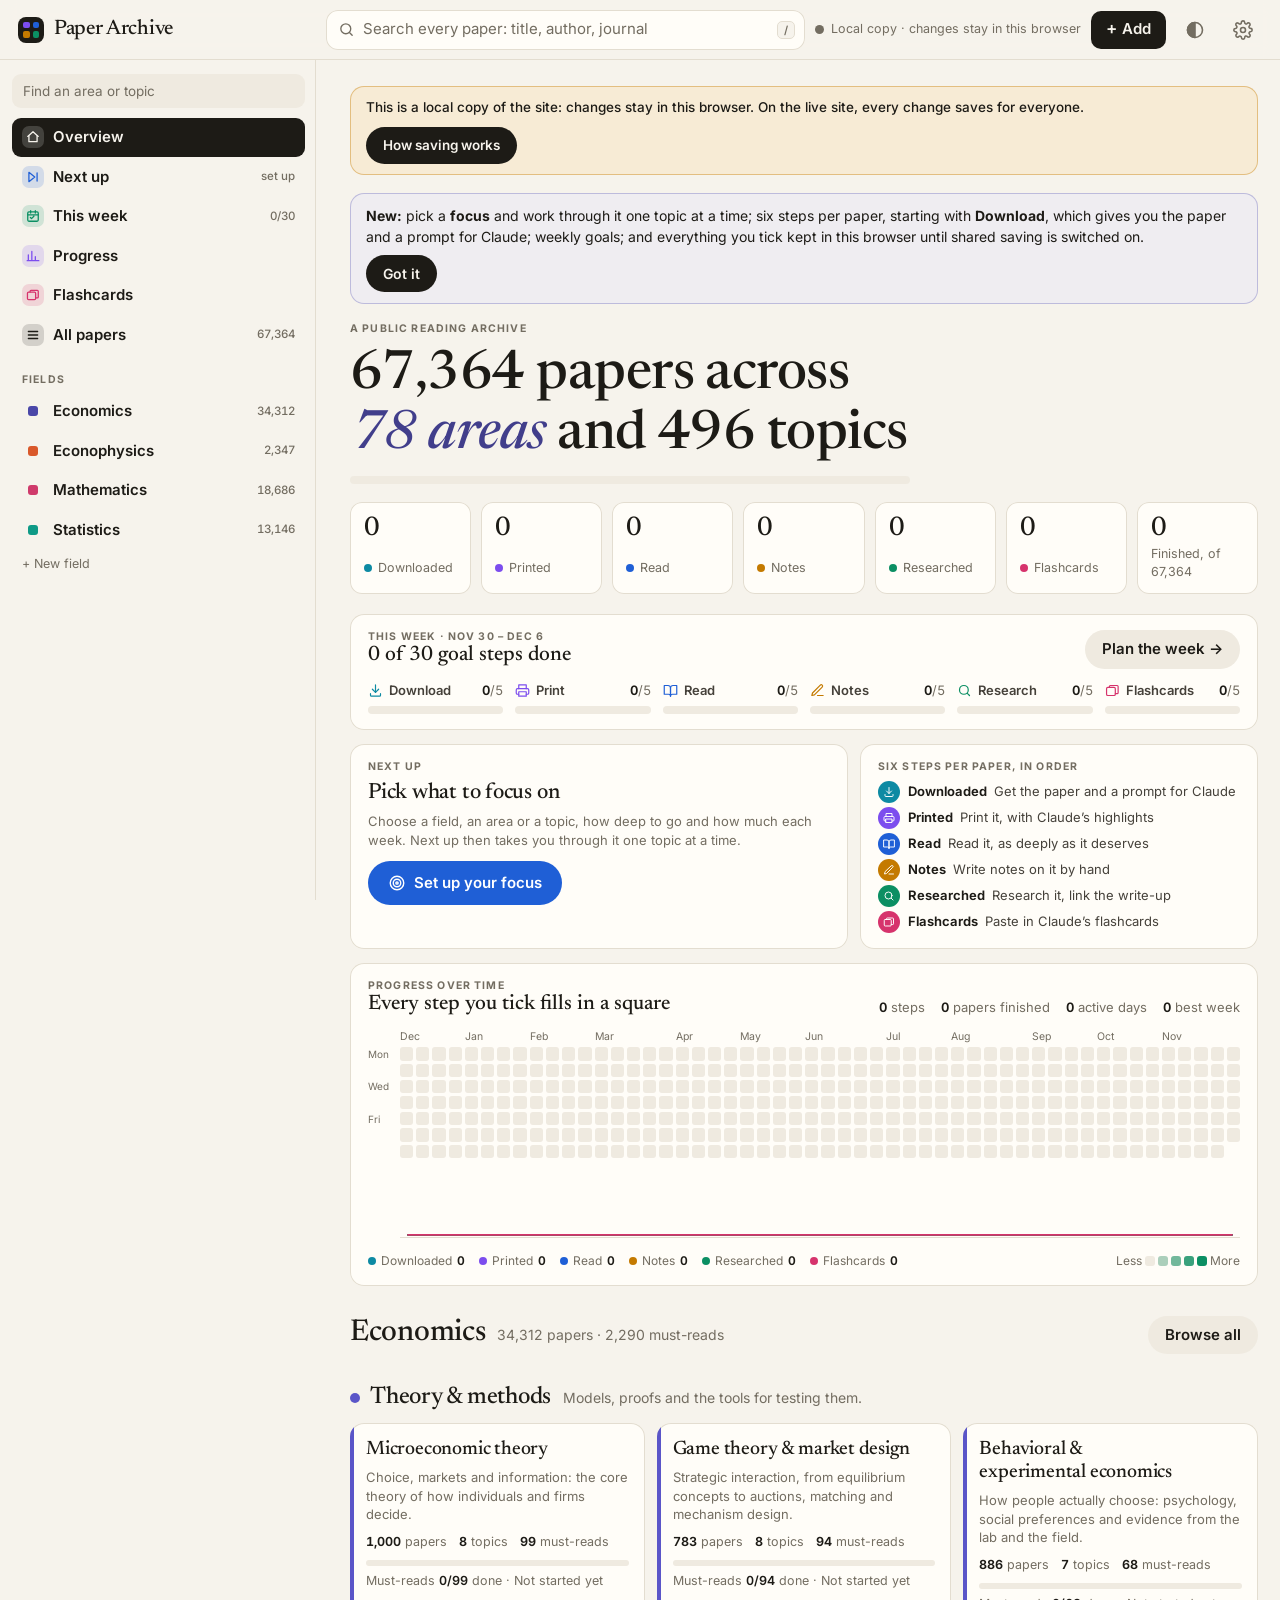
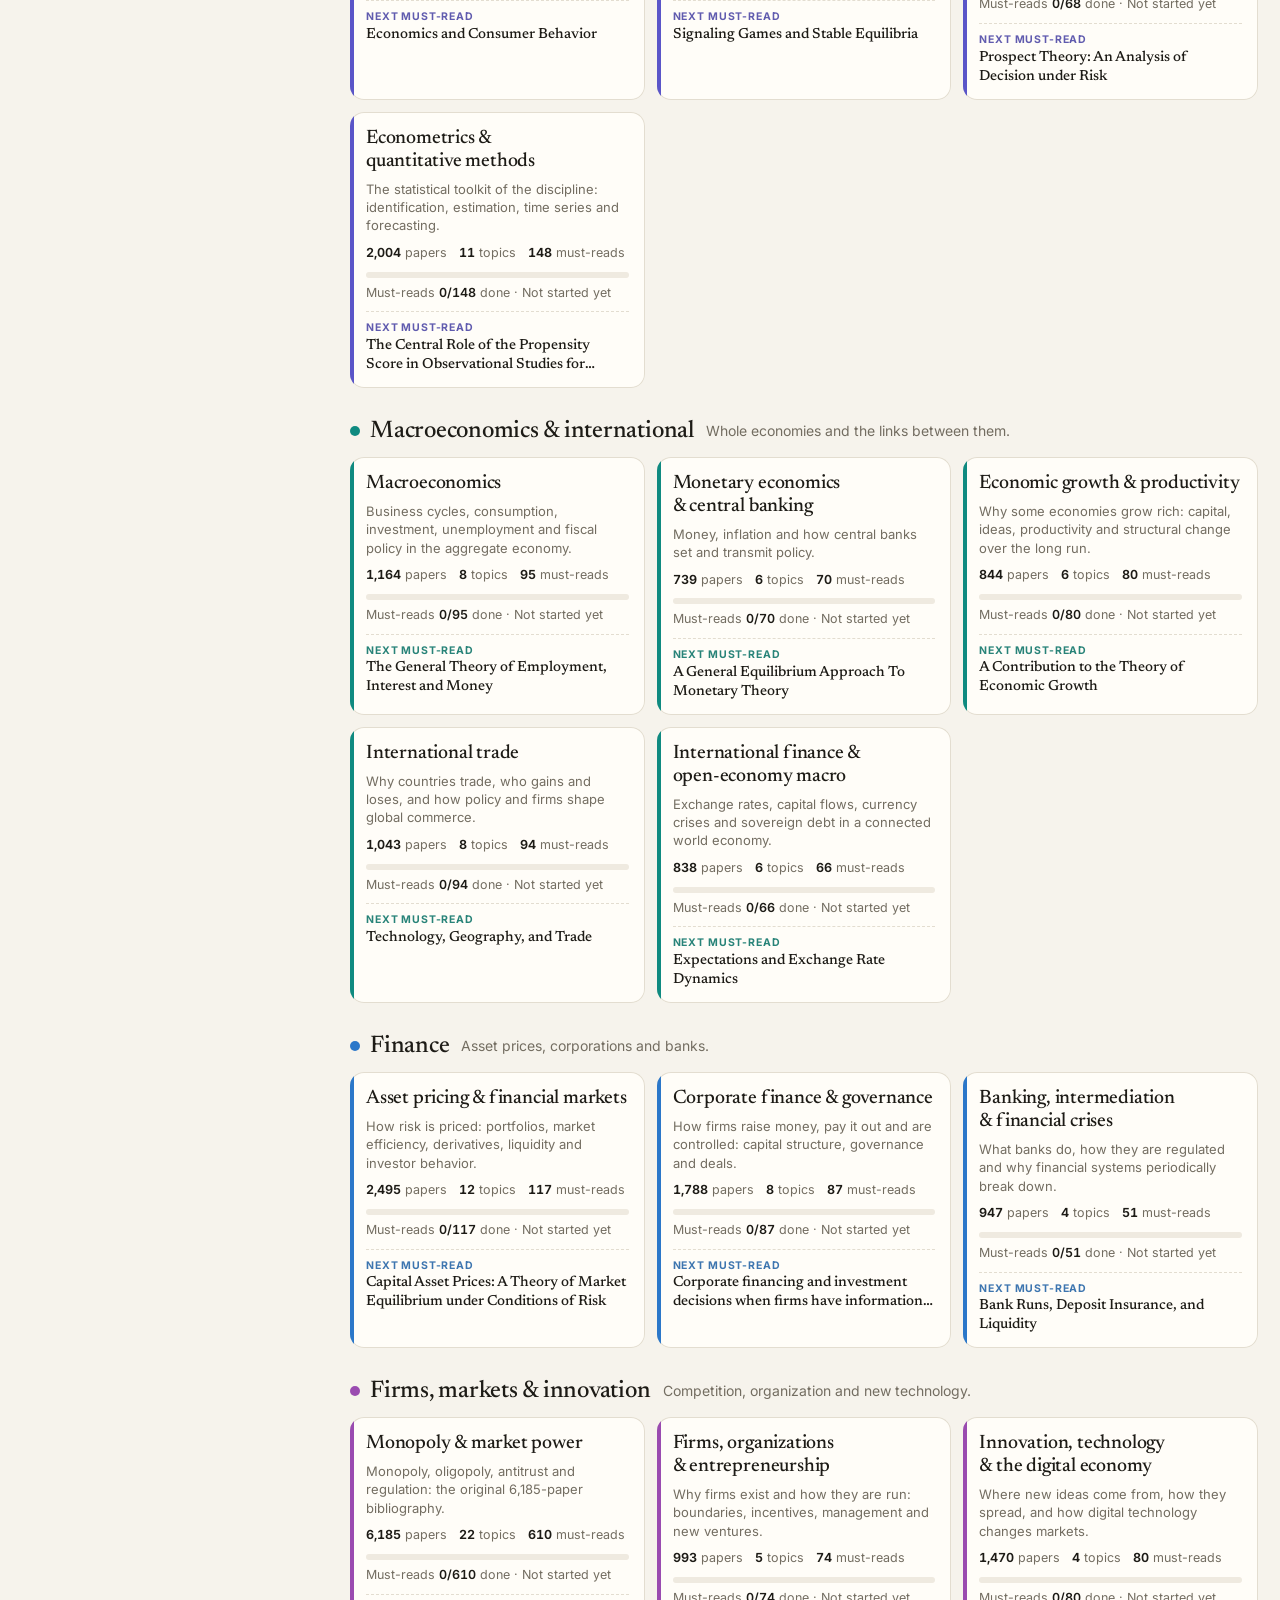
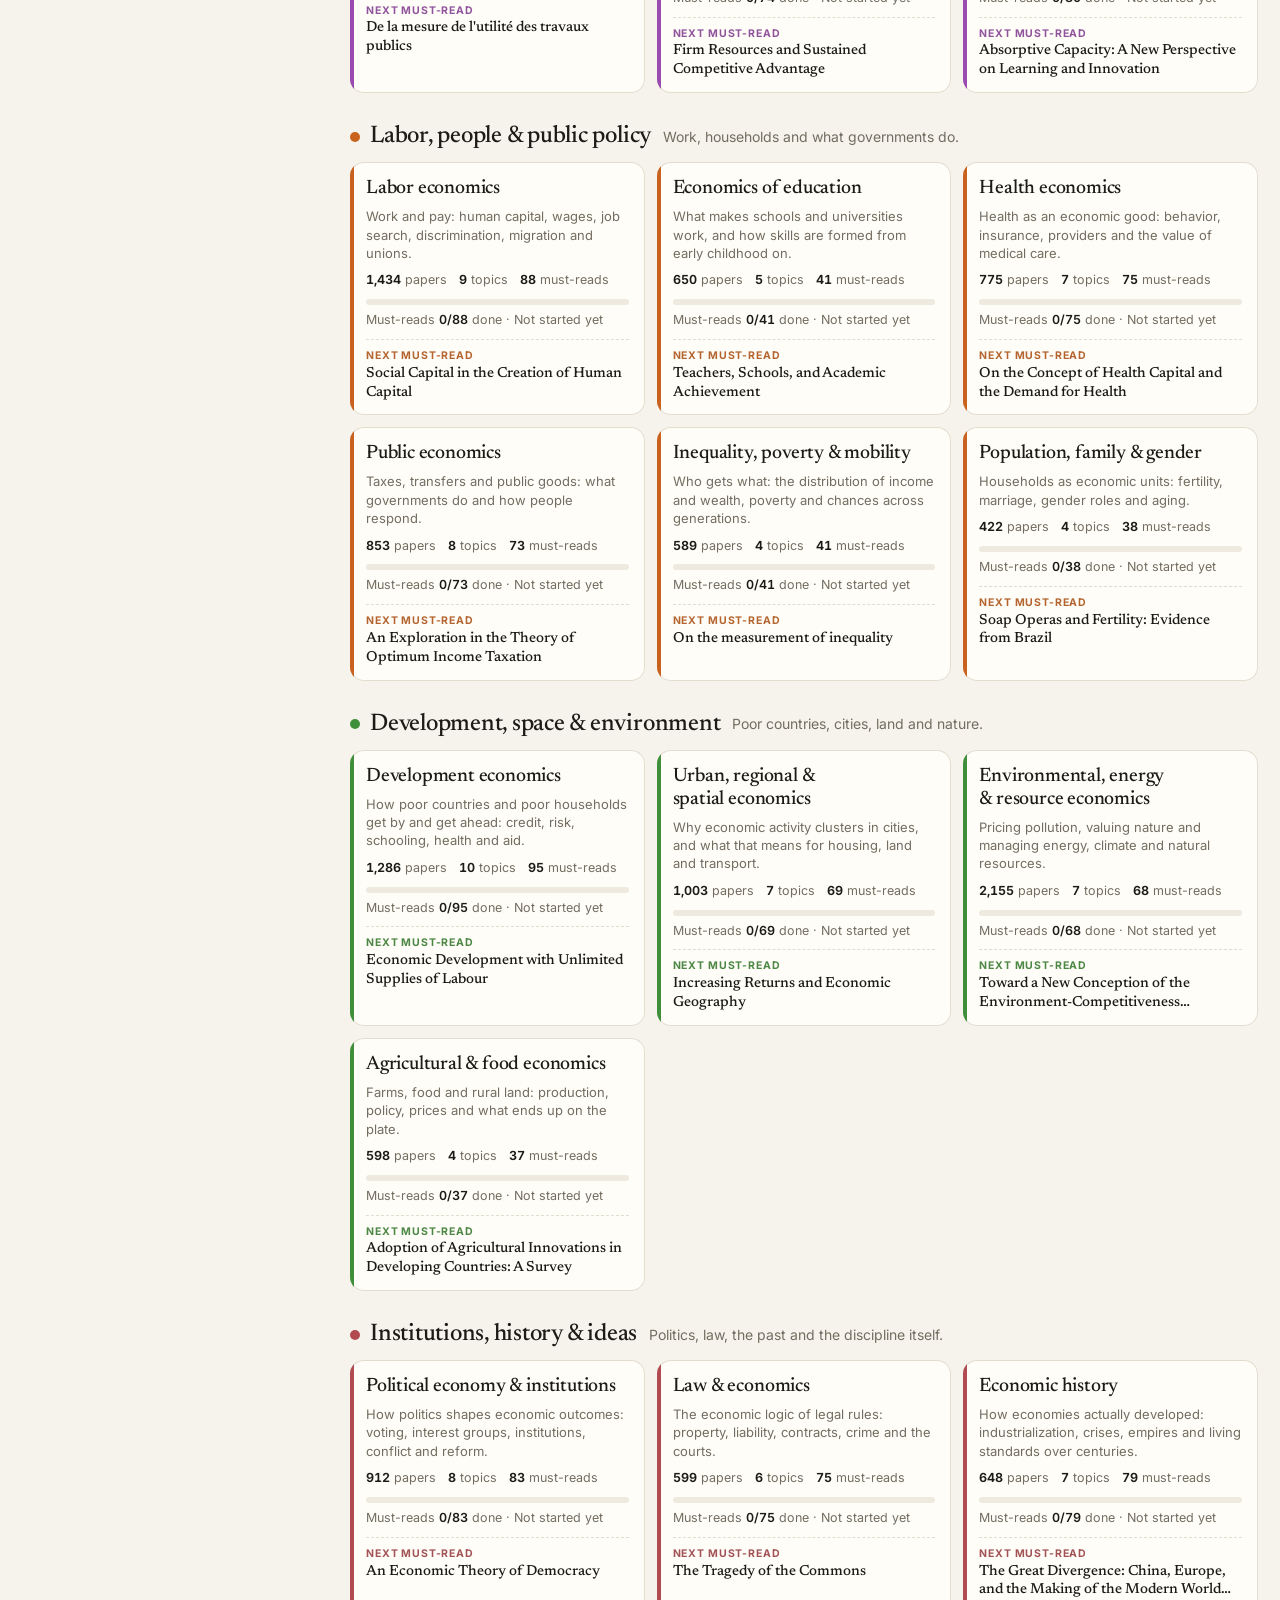
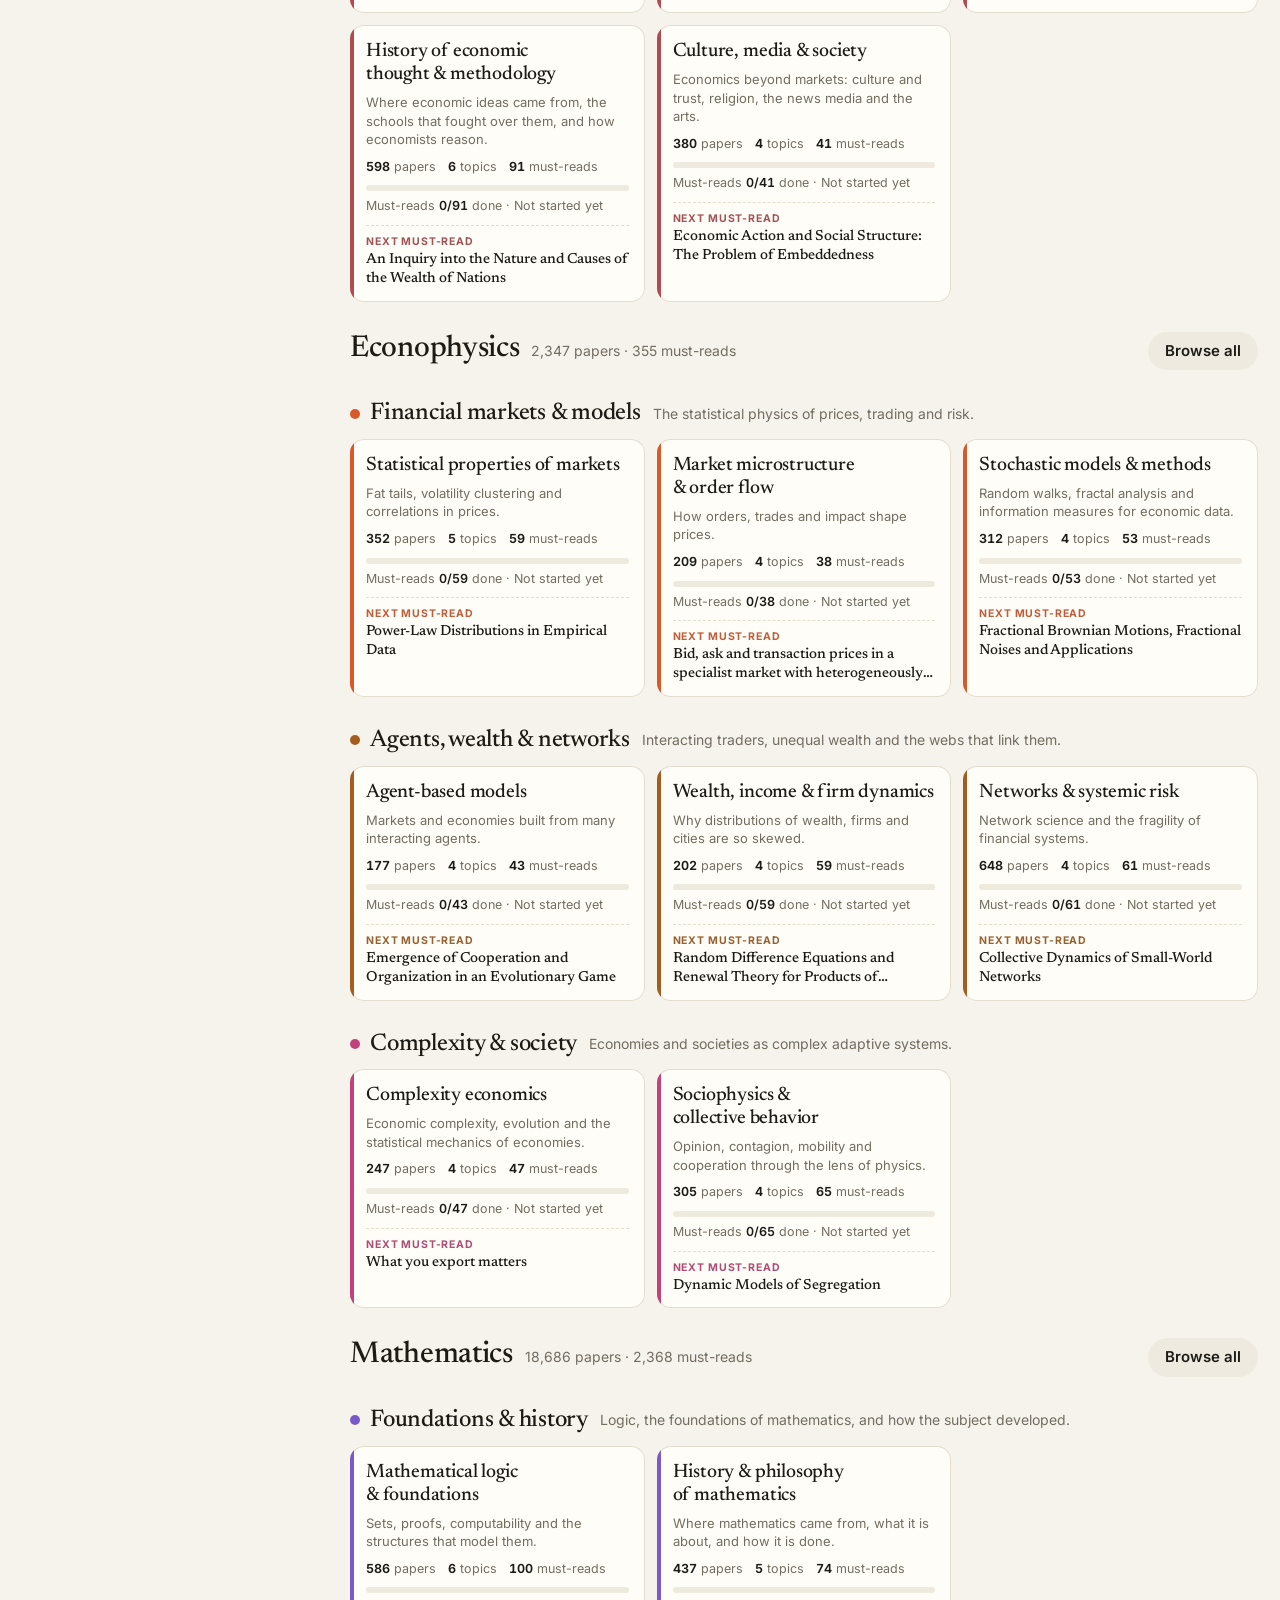
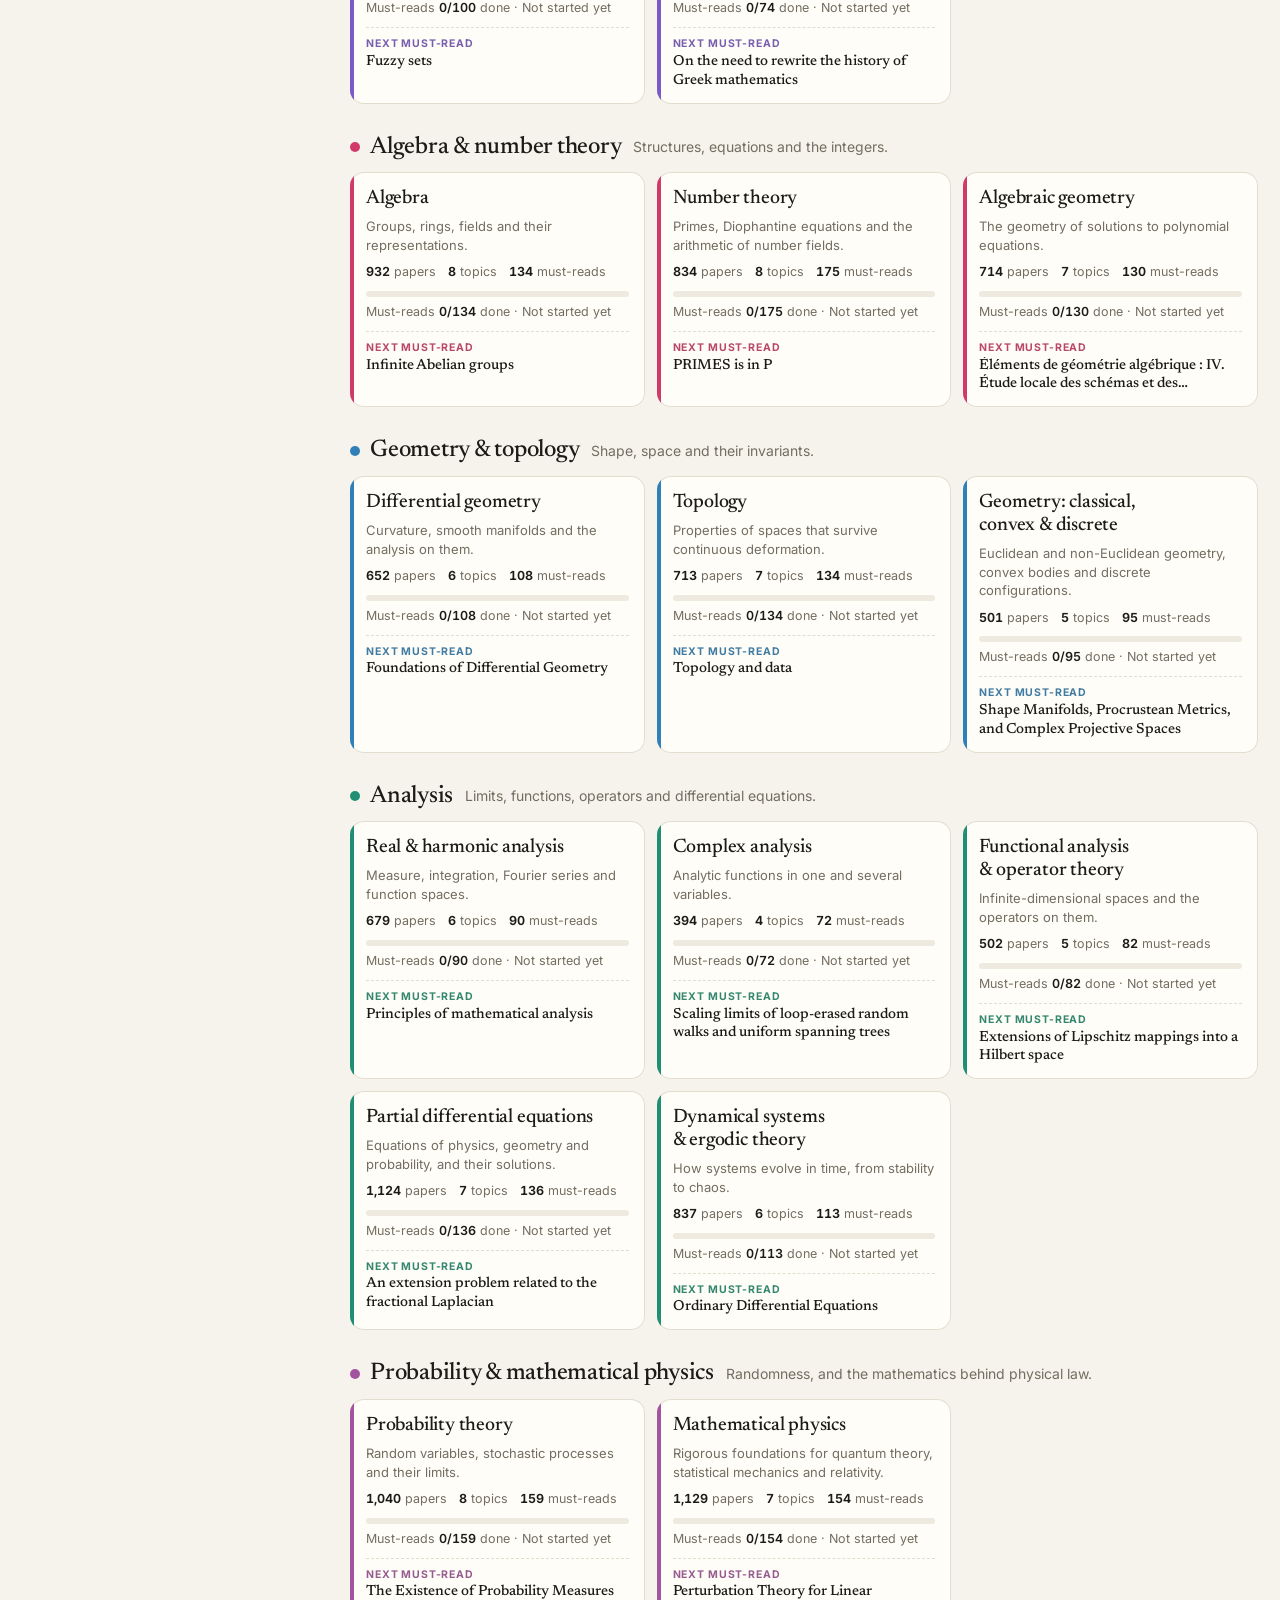
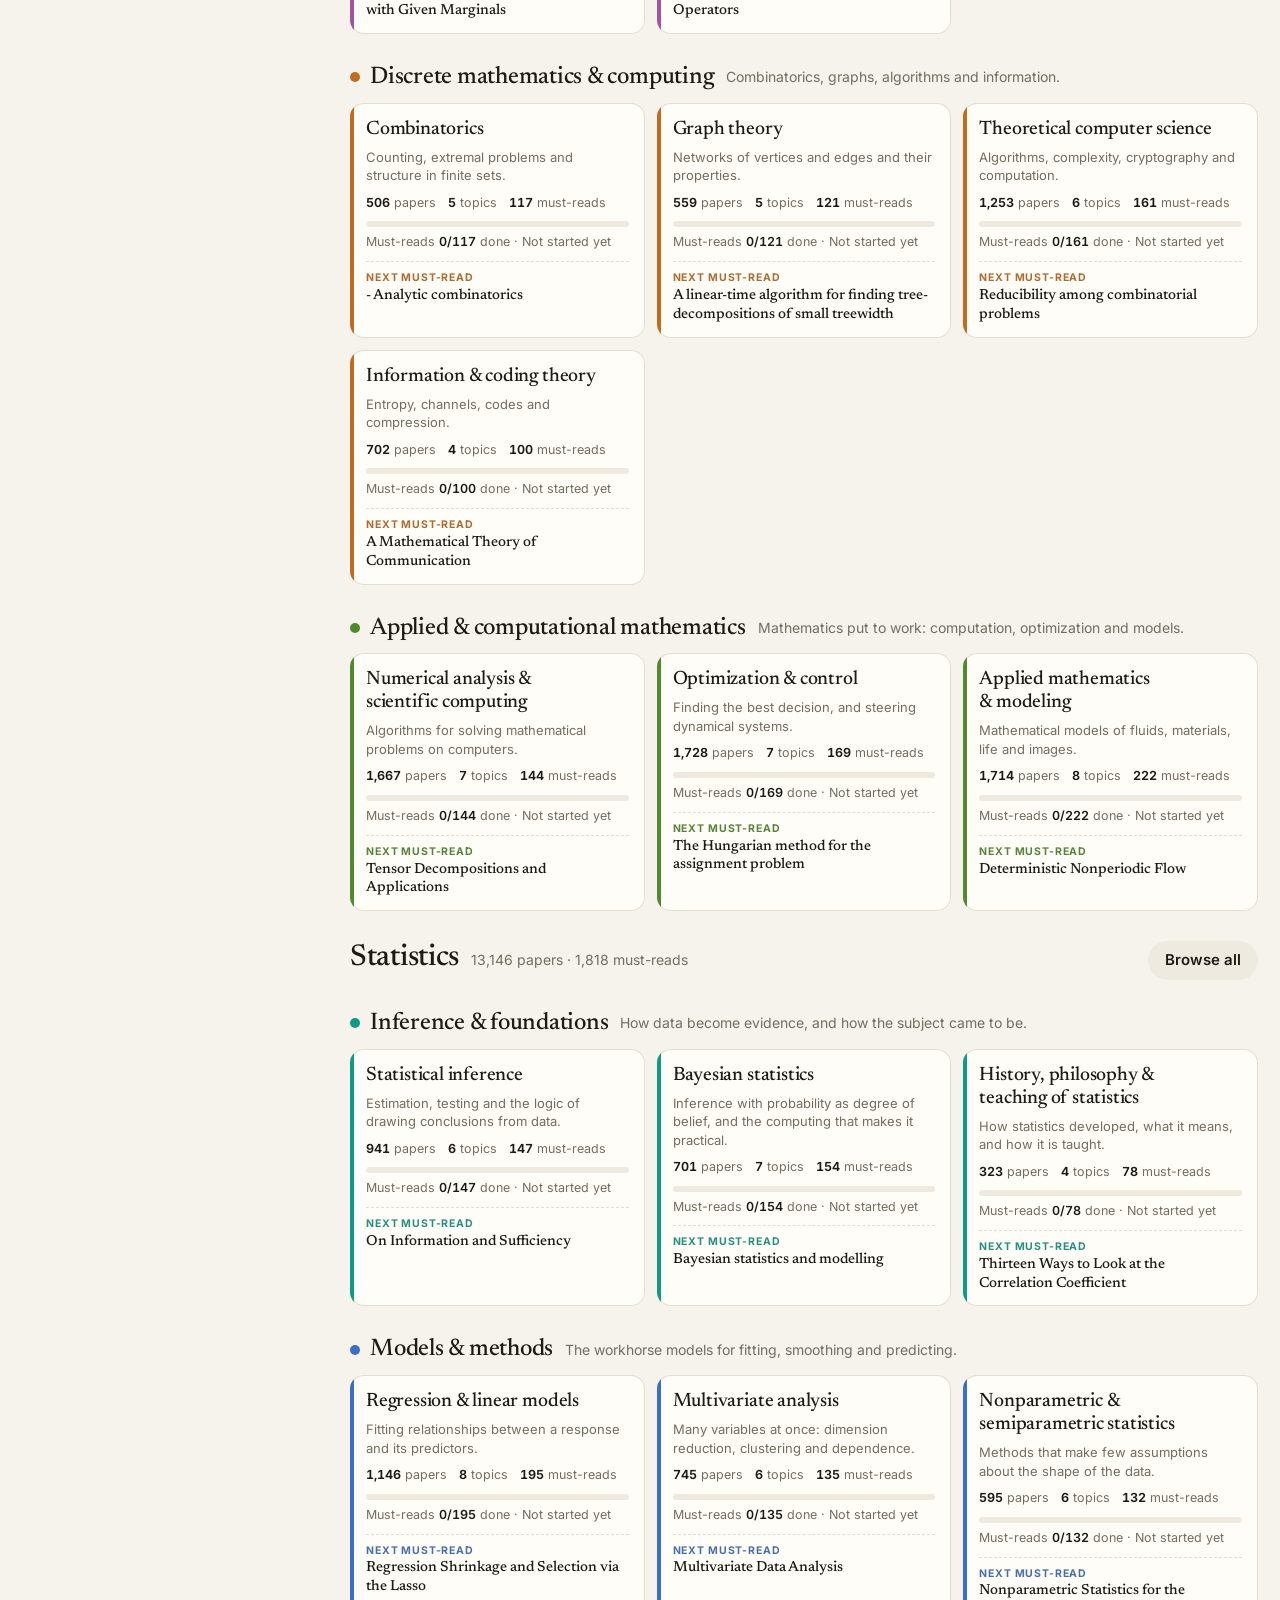
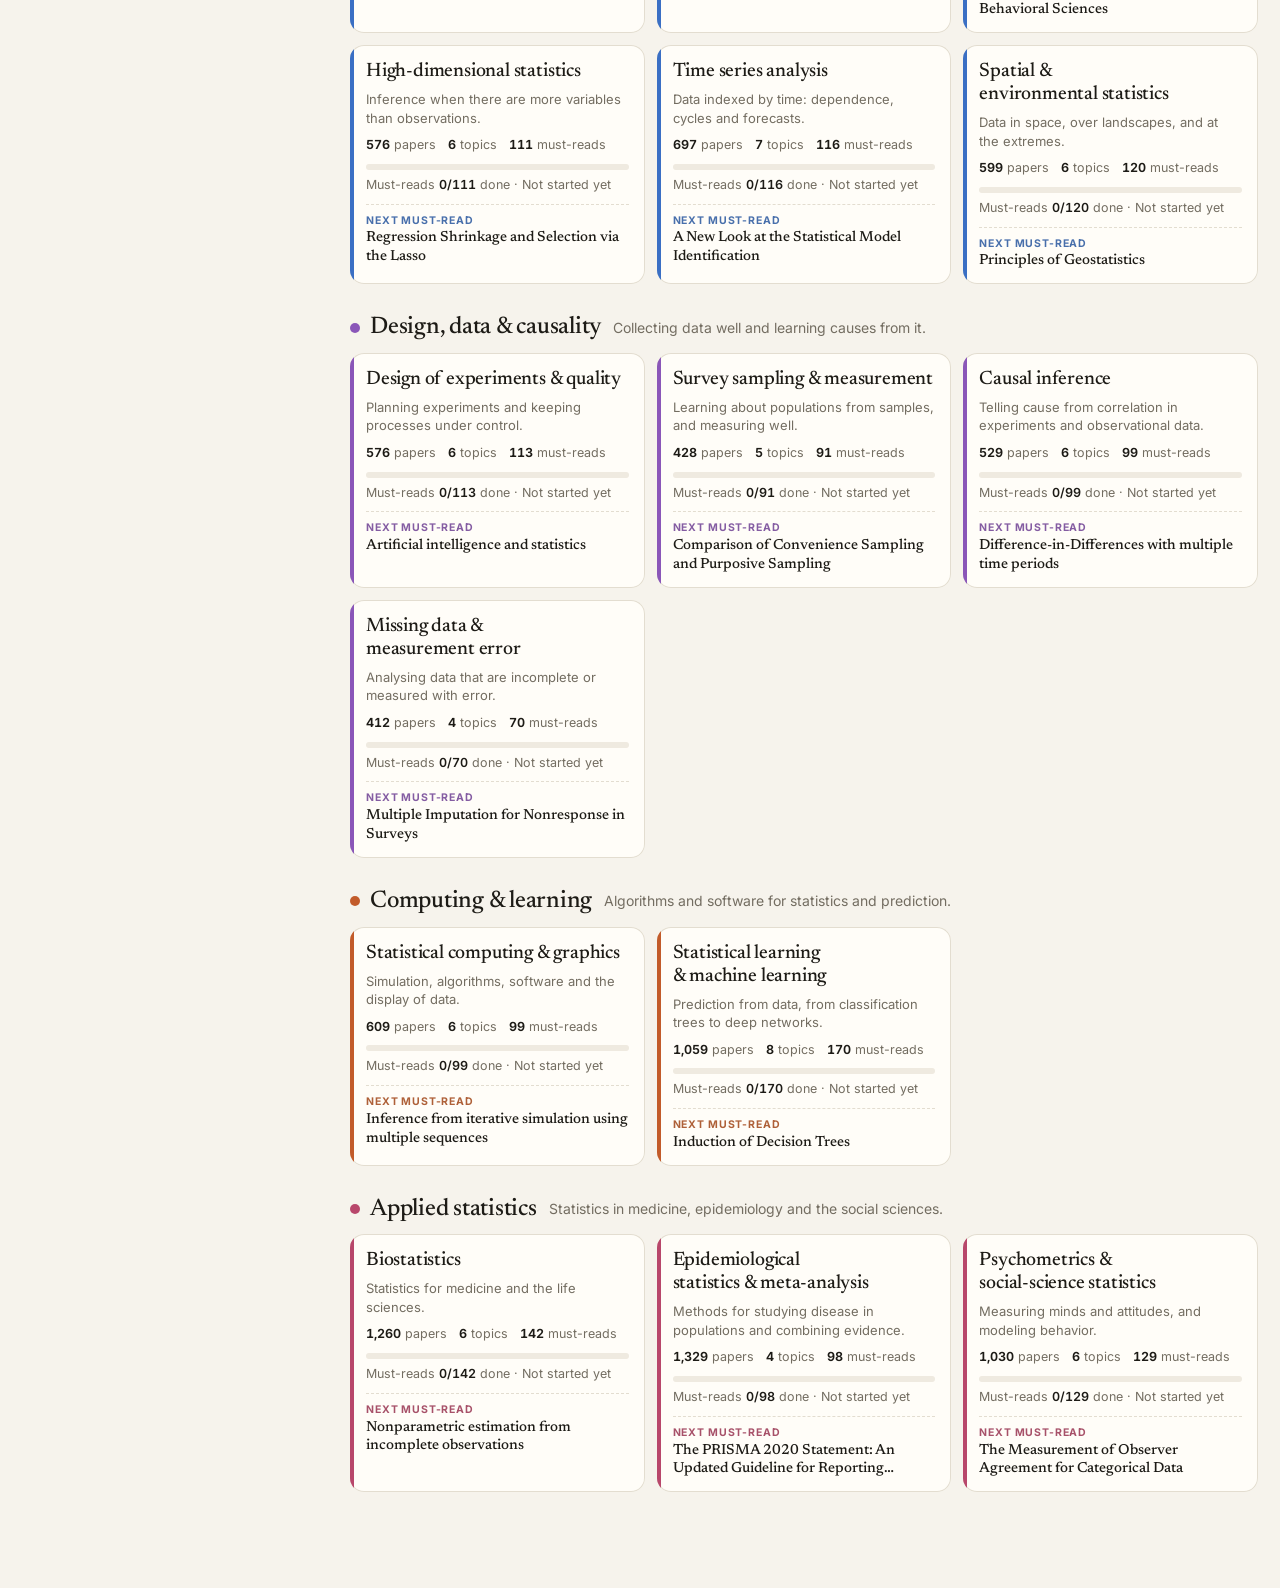
==== commit 6201f3ae: "Save from every device with nothing to set up Each change is posted to a public ntfy.sh channel, whi" ====
--- a/index.html
+++ b/index.html
@@ -140,24 +140,6 @@
       </div>
       <label class="inline">Weeks start on <select id="gWs"><option value="1">Monday</option><option value="0">Sunday</option></select></label>
     </fieldset>
-    <details class="more-details">
-      <summary>Advanced: save with your own GitHub token</summary>
-      <div class="fields">
-        <label>GitHub token <span class="hint">only needed if the save relay is not connected</span>
-          <input id="sToken" type="password" autocomplete="off" placeholder="github_pat_…">
-        </label>
-        <p class="hint"><a href="https://github.com/settings/personal-access-tokens/new" target="_blank" rel="noopener">Create a token</a>: only this repo, Contents set to read and write. It stays in this browser.</p>
-        <div class="row3">
-          <label>User<input id="sOwner" autocomplete="off"></label>
-          <label>Repo<input id="sRepo" autocomplete="off"></label>
-          <label>Branch<input id="sBranch" autocomplete="off" placeholder="main"></label>
-        </div>
-        <div class="dlgfoot">
-          <button class="pill" type="button" id="sTest">Test token</button>
-          <button class="linkbtn danger" type="button" id="sForget">Remove token from this device</button>
-        </div>
-      </div>
-    </details>
     <p class="formerr" id="setMsg" hidden></p>
     <div class="dlgfoot">
       <button class="linkbtn" type="button" id="sExport">Download a backup</button>
@@ -227,6 +209,6 @@
 <datalist id="topicList"></datalist>
 <datalist id="subList"></datalist>
 <div id="toast" class="toast" role="status" hidden></div>
-<script src="app.js?v=9"></script>
+<script src="app.js?v=11"></script>
 </body>
 </html>
